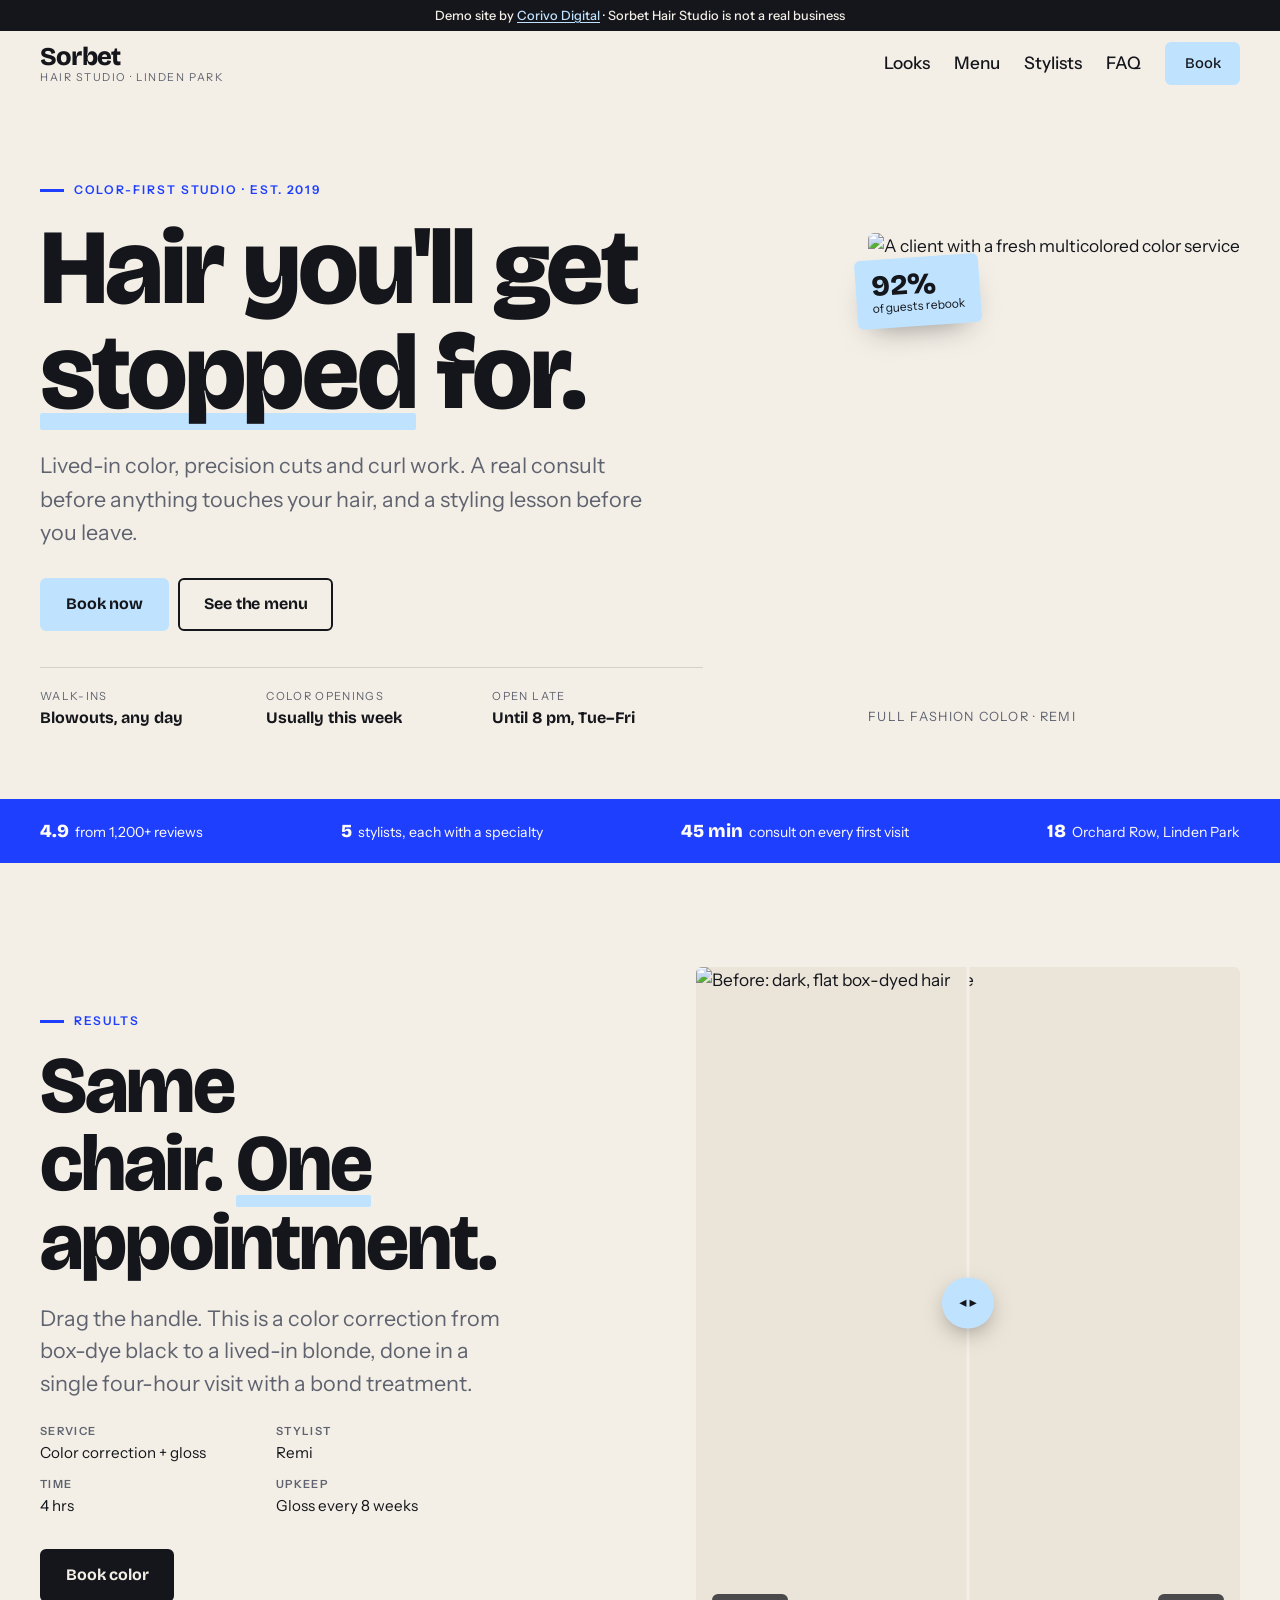
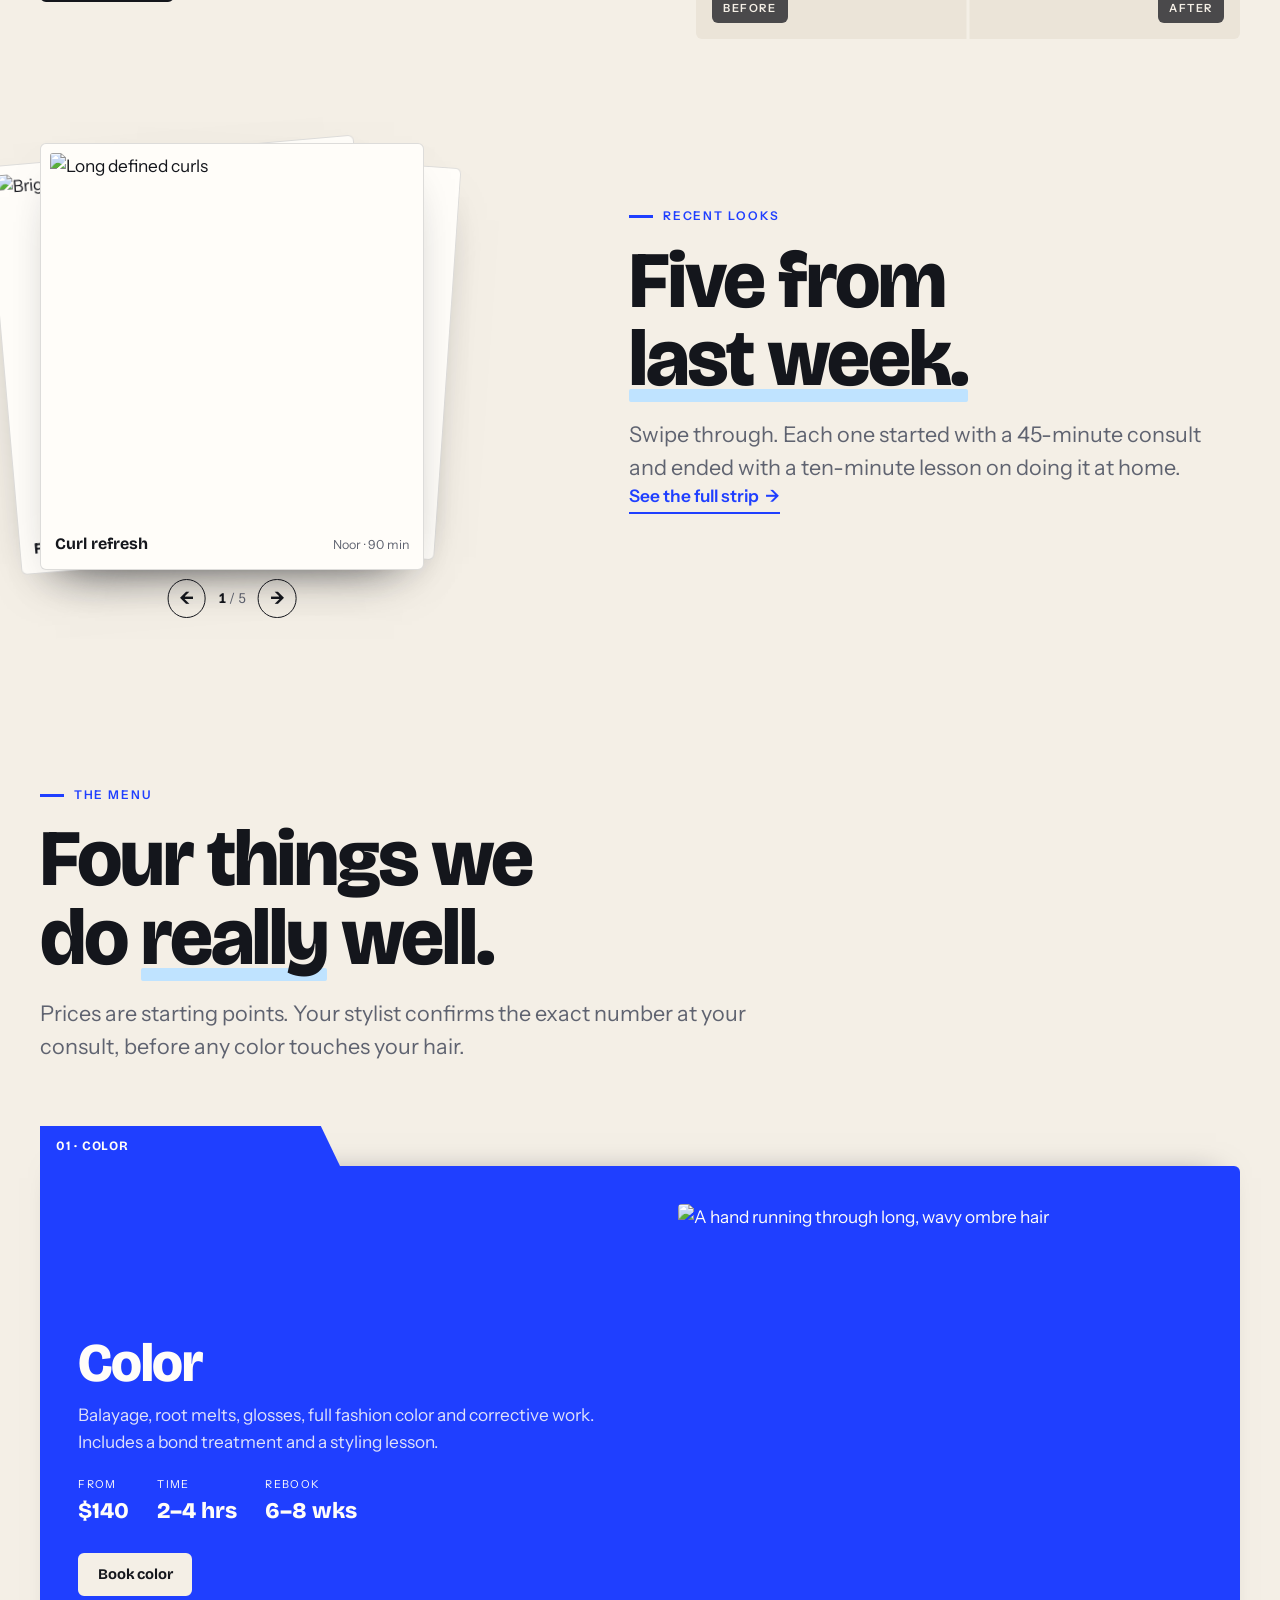
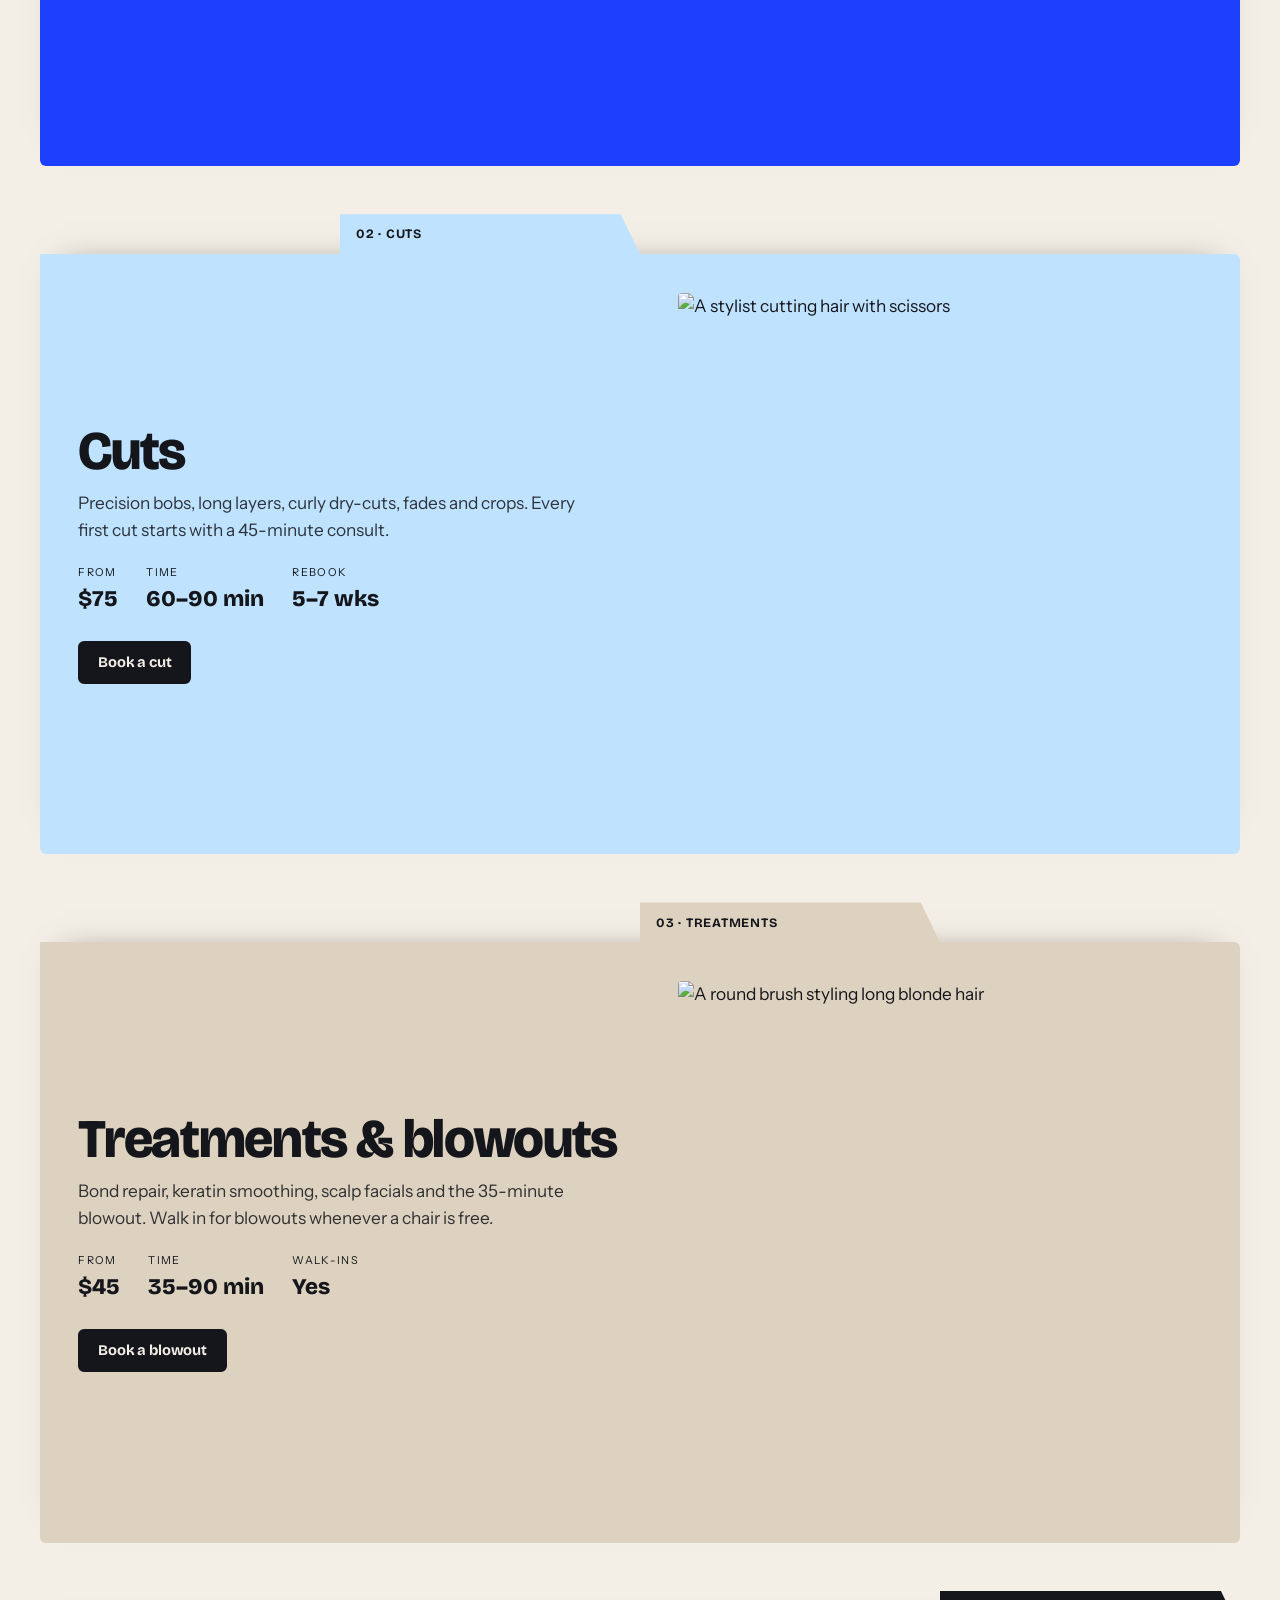
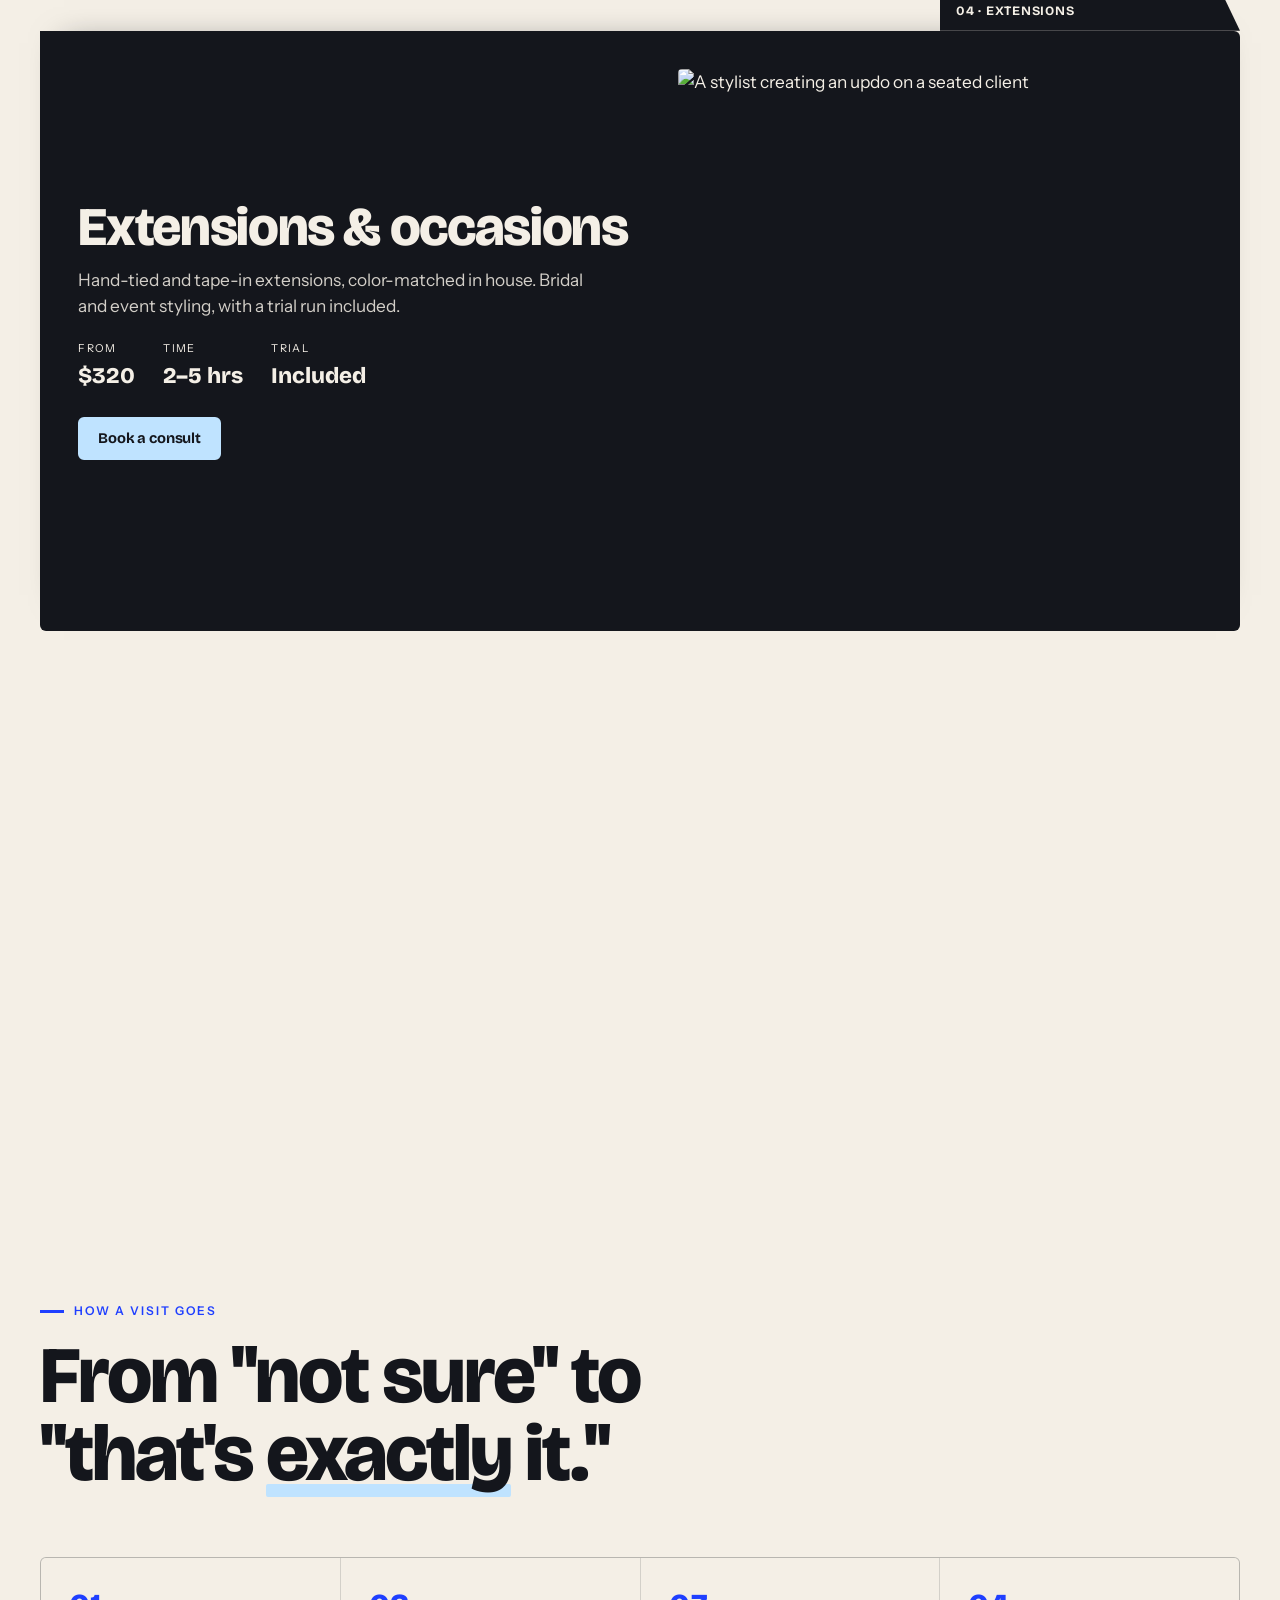
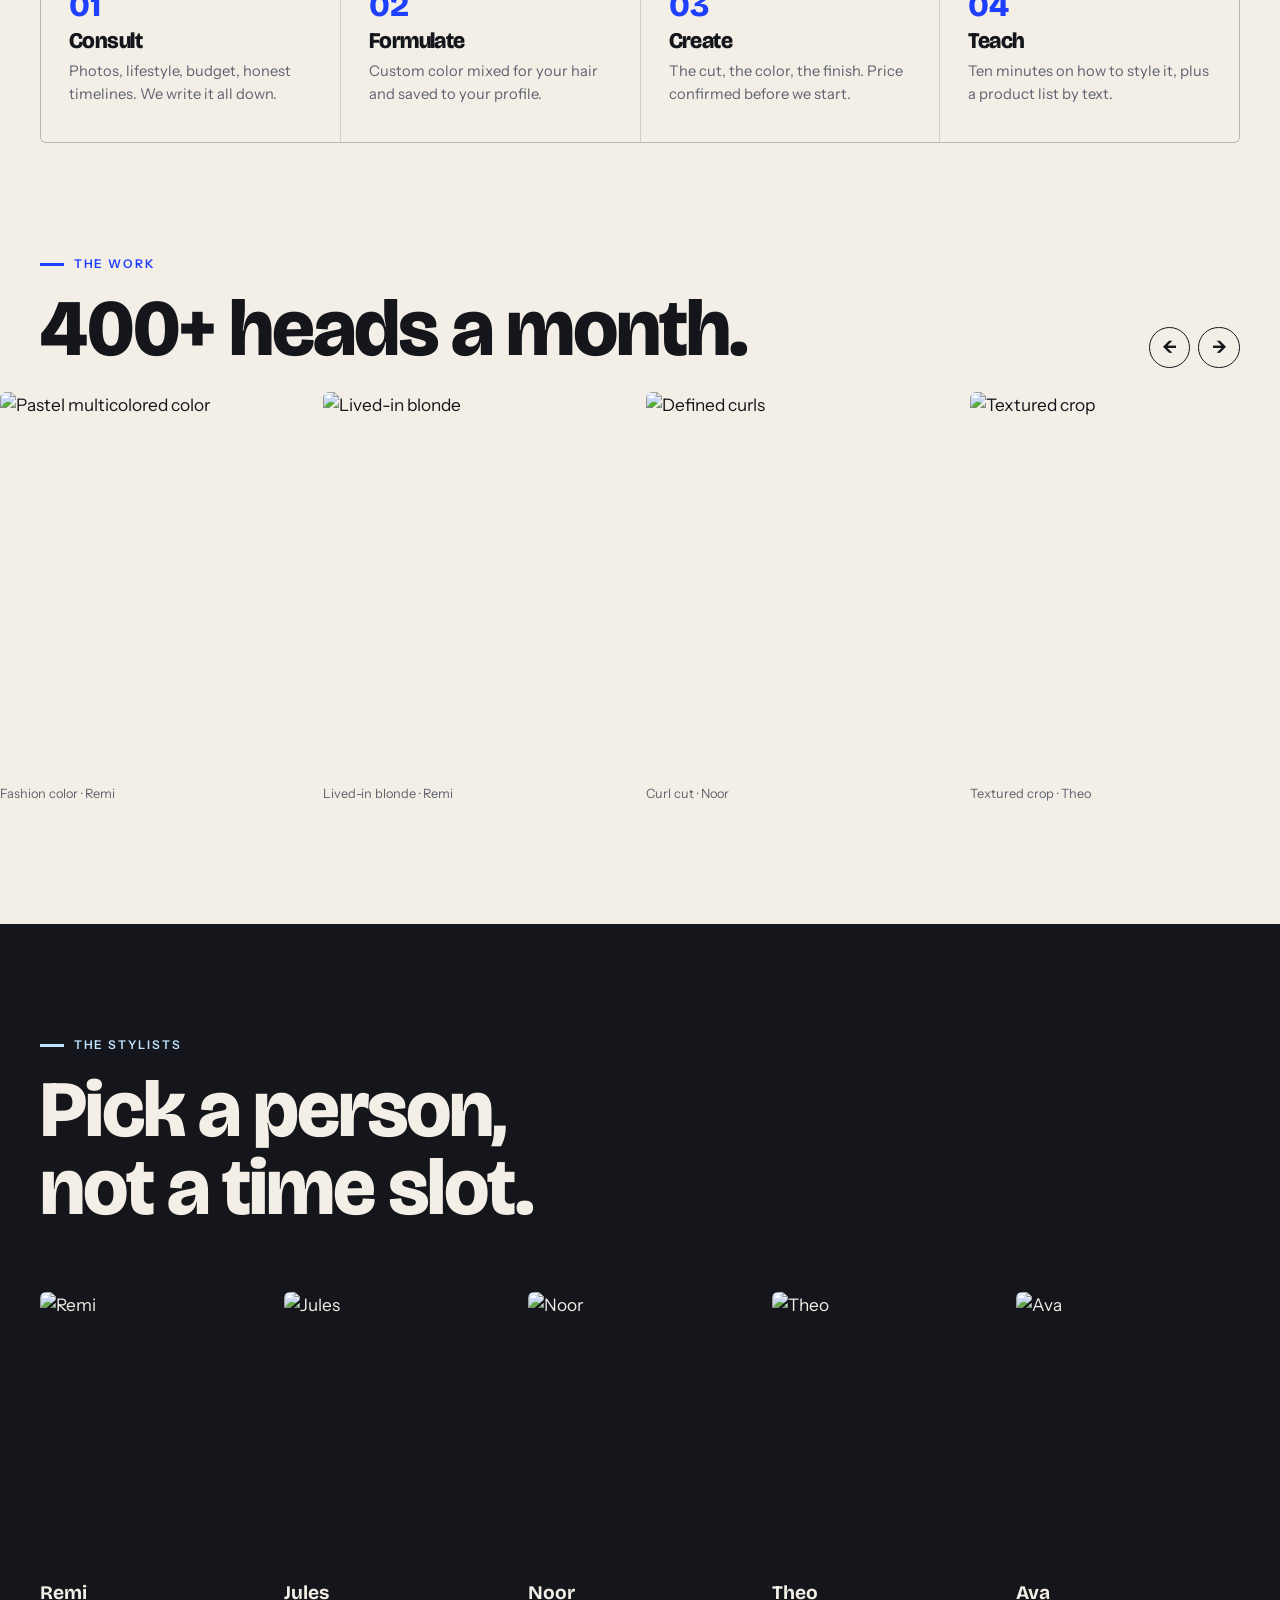
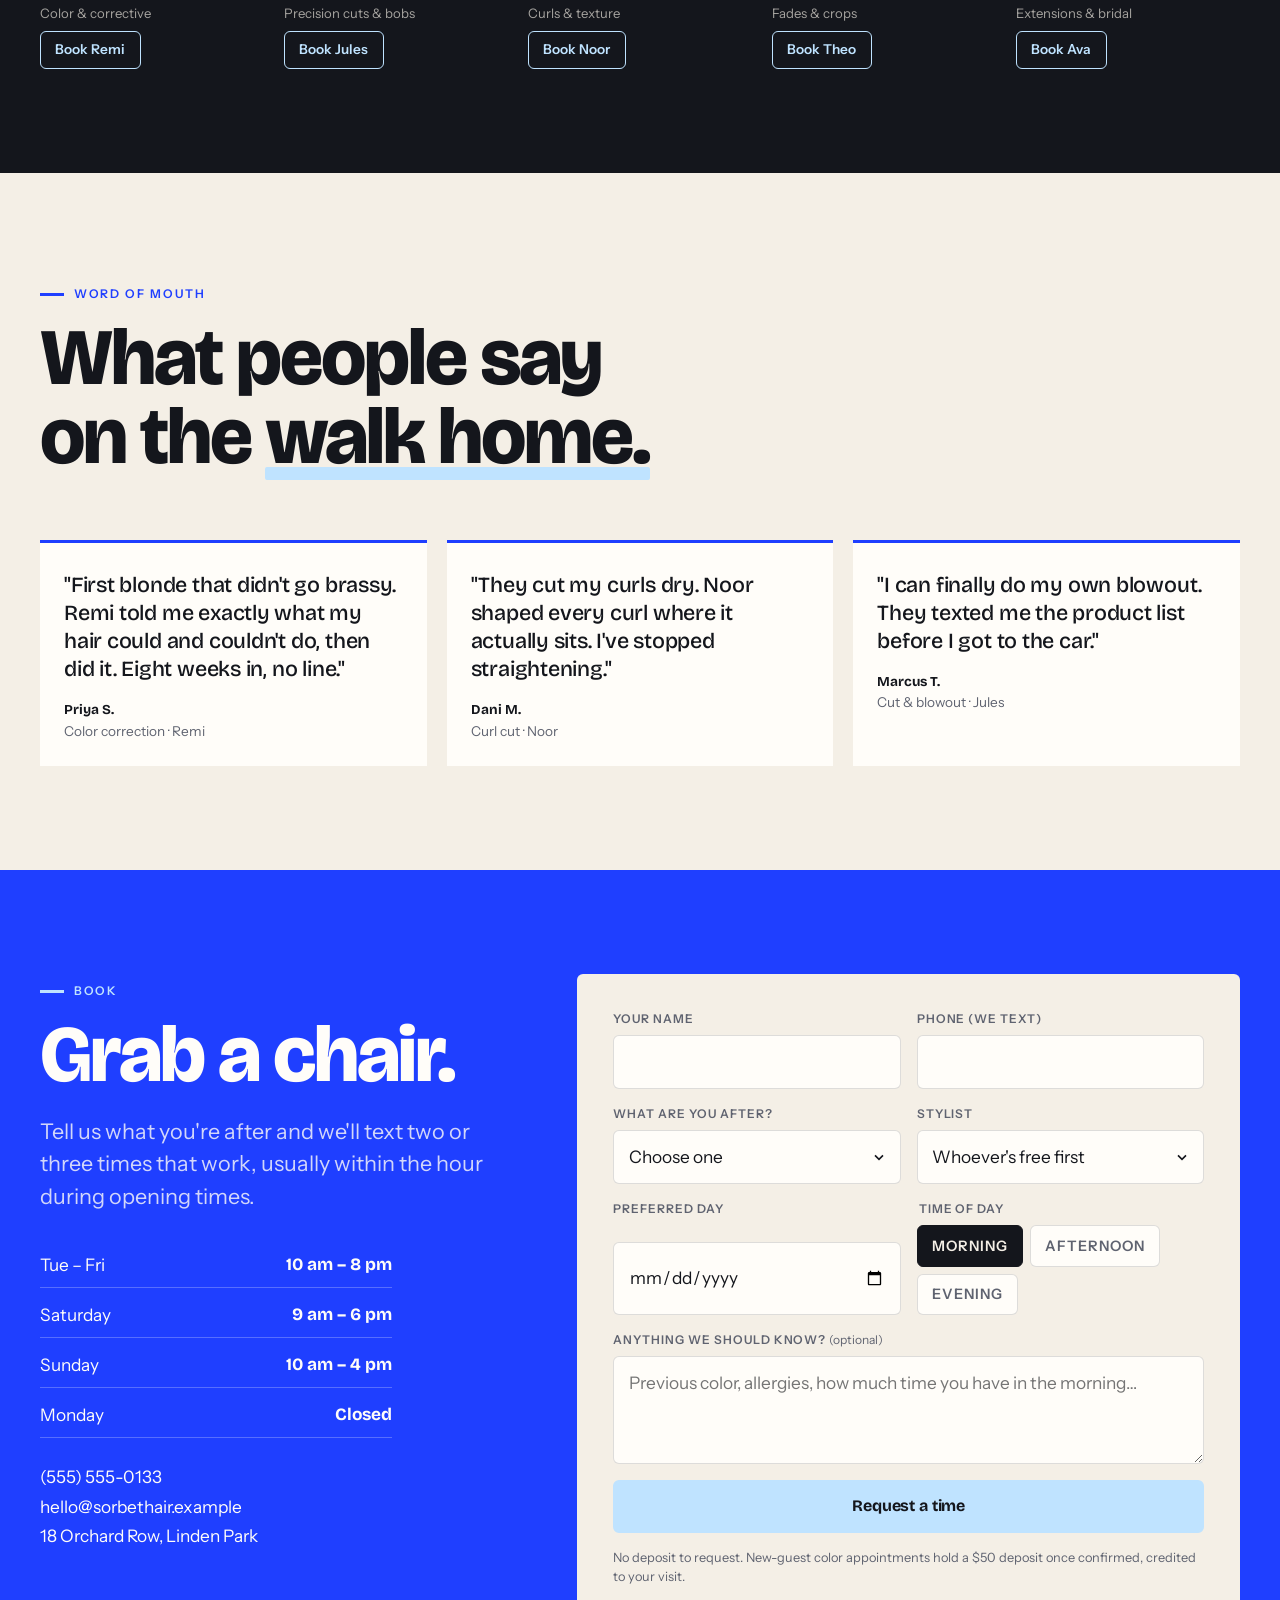
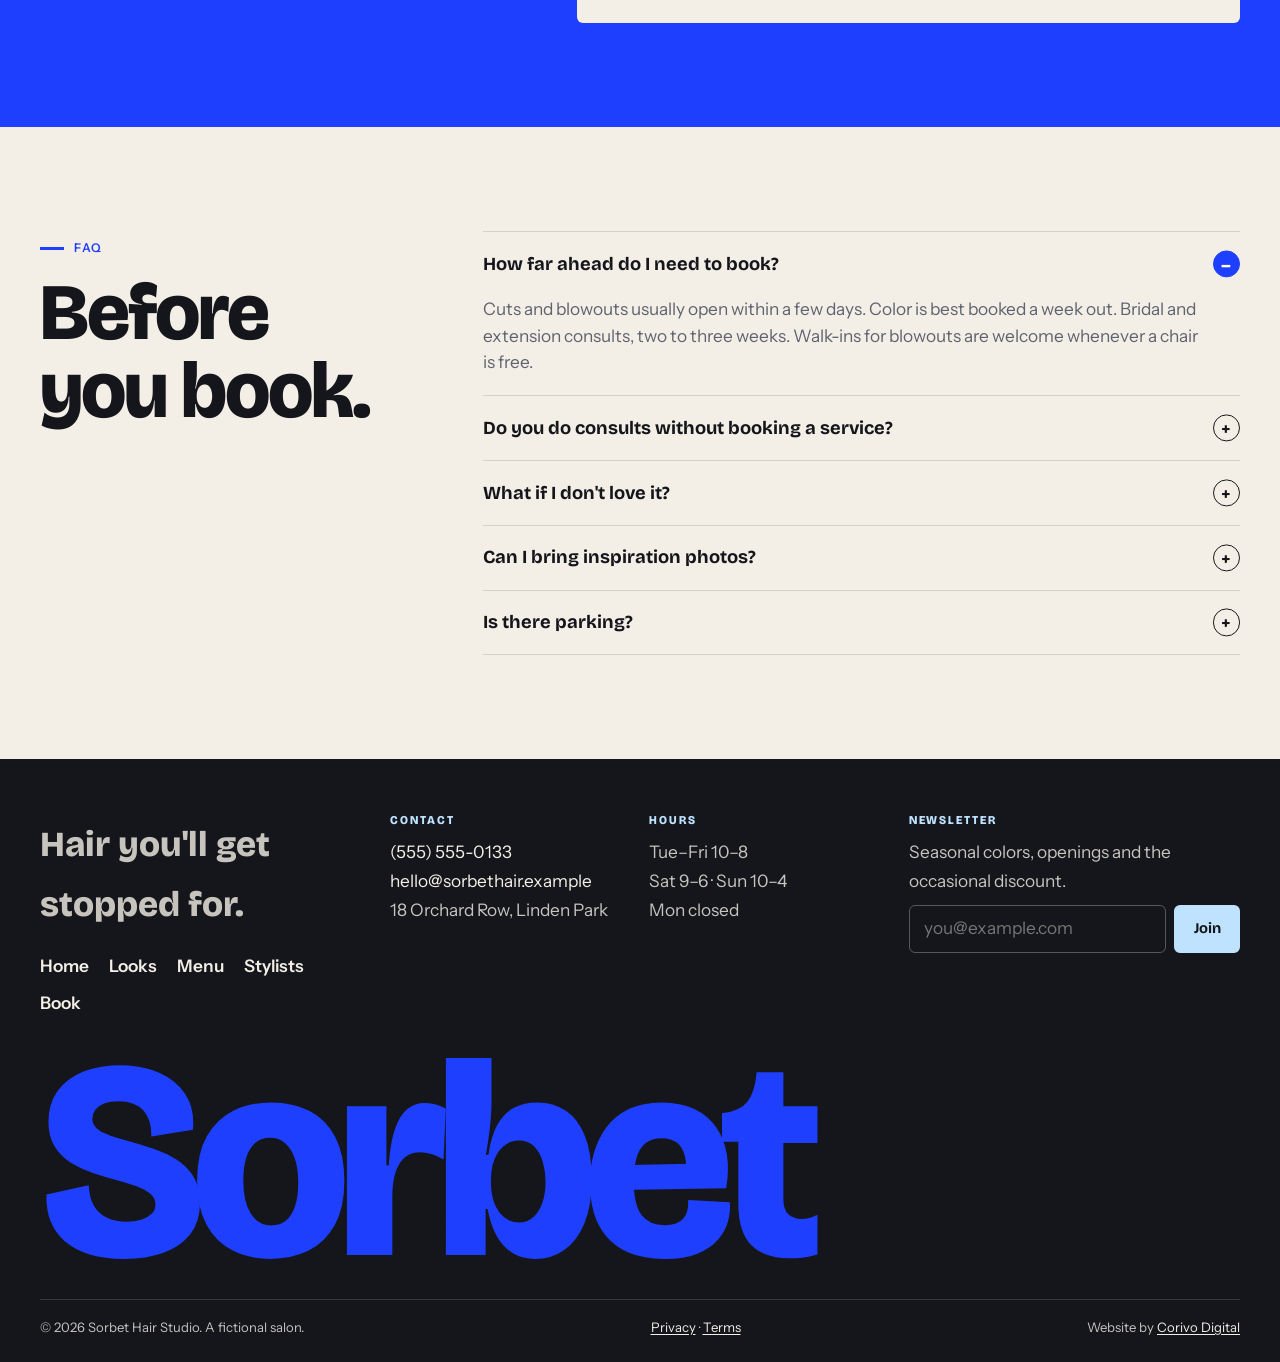
==== index.html @ d9ff38ef "Add launch basics Add privacy, terms, 404, robots.txt and sitemap.xml. Add canonical tags and absolu" ====
<!doctype html>
<html lang="en">
<head>
  <meta charset="utf-8">
  <meta name="viewport" content="width=device-width, initial-scale=1">
  <title>Sorbet Hair Studio | Color, Cuts &amp; Texture in Linden Park</title>
  <meta name="description" content="Sorbet is a color-first hair studio in Linden Park. Lived-in color, precision cuts, curl specialists and extensions. Book online in under a minute.">
  <link rel="canonical" href="https://salon.corivodigital.com/">
  <meta name="theme-color" content="#f4efe6">

  <meta property="og:type" content="website">
  <meta property="og:site_name" content="Sorbet Hair Studio">
  <meta property="og:title" content="Sorbet Hair Studio | Hair you'll get stopped for">
  <meta property="og:description" content="Color-first hair studio. Lived-in color, precision cuts, curl specialists and extensions. Book online.">
  <meta property="og:url" content="https://salon.corivodigital.com/">
  <meta property="og:image" content="https://salon.corivodigital.com/images/og-image.png">
  <meta property="og:image:width" content="1200">
  <meta property="og:image:height" content="630">
  <meta name="twitter:card" content="summary_large_image">

  <link rel="icon" href="images/favicon.svg" type="image/svg+xml">
  <link rel="apple-touch-icon" href="images/apple-touch-icon.png">

  <link rel="preconnect" href="https://fonts.googleapis.com">
  <link rel="preconnect" href="https://fonts.gstatic.com" crossorigin>
  <link rel="preconnect" href="https://images.unsplash.com">
  <link href="https://fonts.googleapis.com/css2?family=Bricolage+Grotesque:opsz,wght@12..96,500;12..96,700;12..96,800&family=Instrument+Sans:ital,wght@0,400;0,500;0,600;1,400&display=swap" rel="stylesheet">
  <link rel="preload" as="image" href="https://images.unsplash.com/photo-1554519515-242161756769?auto=format&fit=crop&crop=faces&w=1000&h=1250&q=72" fetchpriority="high">
  <link rel="stylesheet" href="styles.css">
  <script src="script.js" defer></script>

  <script type="application/ld+json">
  {
    "@context": "https://schema.org",
    "@type": "HairSalon",
    "name": "Sorbet Hair Studio",
    "telephone": "+1-555-555-0133",
    "email": "hello@sorbethair.example",
    "address": { "@type": "PostalAddress", "streetAddress": "18 Orchard Row", "addressLocality": "Linden Park" },
    "openingHours": ["Tu-Fr 10:00-20:00", "Sa 09:00-18:00", "Su 10:00-16:00"],
    "priceRange": "$$"
  }
  </script>
</head>
<body>
  <a class="skip" href="#main">Skip to content</a>

  <aside class="demo-bar" aria-label="Demo notice">
    <div class="wrap">Demo site by <a href="https://corivodigital.com" target="_blank" rel="noopener">Corivo Digital</a> &middot; Sorbet Hair Studio is not a real business</aside>
  </div>

  <header class="site-header" id="top">
    <div class="wrap header__in">
      <a class="brand" href="#top" aria-label="Sorbet Hair Studio, home">
        <span class="brand__word">Sorbet</span>
        <span class="brand__sub">Hair Studio &middot; Linden Park</span>
      </a>
      <nav class="nav" id="nav" aria-label="Main">
        <a href="#looks">Looks</a>
        <a href="#menu">Menu</a>
        <a href="#team">Stylists</a>
        <a href="#faq">FAQ</a>
        <a class="btn btn--ice btn--sm nav__cta" href="#book">Book</a>
      </nav>
      <button class="nav-toggle" type="button" aria-expanded="false" aria-controls="nav"><span class="bars" aria-hidden="true"></span><span class="visually-hidden">Open menu</span></button>
    </div>
  </header>

  <main id="main">

    <!-- HERO: editorial, asymmetric -->
    <section class="hero" aria-labelledby="hero-title">
      <div class="wrap hero__grid">
        <div class="hero__copy">
          <p class="eyebrow">Color-first studio &middot; Est. 2019</p>
          <h1 id="hero-title">Hair you'll get <span class="u">stopped</span> for.</h1>
          <p class="hero__sub">Lived-in color, precision cuts and curl work. A real consult before anything touches your hair, and a styling lesson before you leave.</p>
          <div class="cta-row">
            <a class="btn btn--ice" href="#book">Book now</a>
            <a class="btn btn--line" href="#menu">See the menu</a>
          </div>
          <dl class="hero__facts">
            <div><dt>Walk-ins</dt><dd>Blowouts, any day</dd></div>
            <div><dt>Color openings</dt><dd>Usually this week</dd></div>
            <div><dt>Open late</dt><dd>Until 8 pm, Tue–Fri</dd></div>
          </dl>
        </div>
        <figure class="hero__media">
          <img src="https://images.unsplash.com/photo-1554519515-242161756769?auto=format&amp;fit=crop&amp;crop=faces&amp;w=1000&amp;h=1250&amp;q=72" alt="A client with a fresh multicolored color service" fetchpriority="high" decoding="async">
          <span class="sticker"><b>92%</b>of guests rebook</span>
          <figcaption>Full fashion color &middot; Remi</figcaption>
        </figure>
      </div>
      <div class="band" aria-label="At a glance">
        <div class="wrap band__in">
          <span><b>4.9</b> from 1,200+ reviews</span>
          <span><b>5</b> stylists, each with a specialty</span>
          <span><b>45 min</b> consult on every first visit</span>
          <span><b>18</b> Orchard Row, Linden Park</span>
        </div>
      </div>
    </section>

    <!-- BEFORE / AFTER -->
    <section class="ba" id="results" aria-labelledby="ba-title">
      <div class="wrap ba__grid">
        <div class="ba__copy">
          <p class="eyebrow">Results</p>
          <h2 id="ba-title">Same chair. <span class="u">One</span> appointment.</h2>
          <p class="lede">Drag the handle. This is a color correction from box-dye black to a lived-in blonde, done in a single four-hour visit with a bond treatment.</p>
          <ul class="ba__meta">
            <li><b>Service</b>Color correction + gloss</li>
            <li><b>Stylist</b>Remi</li>
            <li><b>Time</b>4 hrs</li>
            <li><b>Upkeep</b>Gloss every 8 weeks</li>
          </ul>
          <a class="btn btn--dark" href="#book" data-service="Color">Book color</a>
        </div>
        <div class="slider" id="slider" role="group" aria-label="Before and after. Drag the handle or use the slider control.">
          <img class="slider__before" src="https://images.unsplash.com/photo-1605980625600-88b46abafa8d?auto=format&amp;fit=crop&amp;crop=faces&amp;w=900&amp;h=1100&amp;q=72" alt="Before: dark, flat box-dyed hair" loading="lazy" decoding="async">
          <img class="slider__after" src="https://images.unsplash.com/photo-1605980766335-d3a41c7332a1?auto=format&amp;fit=crop&amp;crop=faces&amp;w=900&amp;h=1100&amp;q=72" alt="After: dimensional lived-in blonde" loading="lazy" decoding="async">
          <span class="slider__tag slider__tag--l">Before</span>
          <span class="slider__tag slider__tag--r">After</span>
          <div class="slider__handle" aria-hidden="true"><span>◂ ▸</span></div>
          <label class="visually-hidden" for="sliderRange">Reveal amount</label>
          <input class="slider__range" id="sliderRange" type="range" min="0" max="100" value="50" aria-label="Before and after reveal">
        </div>
      </div>
    </section>

    <!-- RECENT LOOKS: swipe deck (restyled) -->
    <section class="looks" id="looks" aria-labelledby="looks-title">
      <div class="wrap looks__grid">
        <div class="deck" id="deck" tabindex="0" role="group" aria-roledescription="carousel" aria-label="Recent looks. Swipe, or use the arrow keys.">
          <div class="deck__cards">
            <figure class="card" data-i="0"><img src="https://images.unsplash.com/photo-1611590027211-b954fd027b51?auto=format&amp;fit=crop&amp;crop=faces&amp;w=720&amp;h=800&amp;q=72" alt="Long defined curls" loading="lazy" decoding="async"><figcaption><b>Curl refresh</b><span>Noor &middot; 90 min</span></figcaption></figure>
            <figure class="card" data-i="1"><img src="https://images.unsplash.com/photo-1676253134904-d28c52a5d031?auto=format&amp;fit=crop&amp;crop=faces&amp;w=720&amp;h=800&amp;q=72" alt="Bright pink fashion color" loading="lazy" decoding="async"><figcaption><b>Fashion color</b><span>Remi &middot; 3 hrs</span></figcaption></figure>
            <figure class="card" data-i="2"><img src="https://images.unsplash.com/photo-1524504388940-b1c1722653e1?auto=format&amp;fit=crop&amp;crop=faces&amp;w=720&amp;h=800&amp;q=72" alt="Bright blonde with a soft blowout" loading="lazy" decoding="async"><figcaption><b>Bright blonde</b><span>Jules &middot; 2.5 hrs</span></figcaption></figure>
            <figure class="card" data-i="3"><img src="https://images.unsplash.com/photo-1734830268342-513aee444434?auto=format&amp;fit=crop&amp;crop=faces&amp;w=720&amp;h=800&amp;q=72" alt="Textured crop haircut" loading="lazy" decoding="async"><figcaption><b>Textured crop</b><span>Theo &middot; 45 min</span></figcaption></figure>
            <figure class="card" data-i="4"><img src="https://images.unsplash.com/photo-1761839256840-7780a45b85dc?auto=format&amp;fit=crop&amp;crop=faces&amp;w=720&amp;h=800&amp;q=72" alt="A happy guest in the chair after a cut" loading="lazy" decoding="async"><figcaption><b>Long layers</b><span>Jules &middot; 75 min</span></figcaption></figure>
          </div>
          <div class="deck__ctl">
            <button type="button" class="deck__btn" data-deck="prev" aria-label="Previous look">←</button>
            <span class="deck__count" aria-live="polite"><b id="deckNow">1</b>&thinsp;/&thinsp;5</span>
            <button type="button" class="deck__btn" data-deck="next" aria-label="Next look">→</button>
          </div>
        </div>
        <div class="looks__copy">
          <p class="eyebrow">Recent looks</p>
          <h2 id="looks-title">Five from <span class="u">last week.</span></h2>
          <p class="lede">Swipe through. Each one started with a 45-minute consult and ended with a ten-minute lesson on doing it at home.</p>
          <a class="text-link" href="#work">See the full strip <span aria-hidden="true">→</span></a>
        </div>
      </div>
    </section>

    <!-- MENU: stacking index cards -->
    <section class="menu" id="menu" aria-labelledby="menu-title">
      <div class="wrap">
        <header class="section__head">
          <p class="eyebrow">The menu</p>
          <h2 id="menu-title">Four things we do <span class="u">really</span> well.</h2>
          <p class="lede">Prices are starting points. Your stylist confirms the exact number at your consult, before any color touches your hair.</p>
        </header>
        <div class="stack">
          <article class="idx idx--cobalt" style="--i:0">
            <span class="idx__tab"><b>01</b><em>&nbsp;&middot; Color</em></span>
            <div class="idx__body">
              <div class="idx__text">
                <h3>Color</h3>
                <p>Balayage, root melts, glosses, full fashion color and corrective work. Includes a bond treatment and a styling lesson.</p>
                <dl class="facts"><div><dt>From</dt><dd>$140</dd></div><div><dt>Time</dt><dd>2–4 hrs</dd></div><div><dt>Rebook</dt><dd>6–8 wks</dd></div></dl>
                <a class="btn btn--light btn--sm" href="#book" data-service="Color">Book color</a>
              </div>
              <figure class="idx__media"><img src="https://images.unsplash.com/photo-1785456411888-c2e842552820?auto=format&amp;fit=crop&amp;w=800&amp;h=800&amp;q=72" alt="A hand running through long, wavy ombre hair" loading="lazy" decoding="async"></figure>
            </div>
          </article>
          <article class="idx idx--ice" style="--i:1">
            <span class="idx__tab"><b>02</b><em>&nbsp;&middot; Cuts</em></span>
            <div class="idx__body">
              <div class="idx__text">
                <h3>Cuts</h3>
                <p>Precision bobs, long layers, curly dry-cuts, fades and crops. Every first cut starts with a 45-minute consult.</p>
                <dl class="facts"><div><dt>From</dt><dd>$75</dd></div><div><dt>Time</dt><dd>60–90 min</dd></div><div><dt>Rebook</dt><dd>5–7 wks</dd></div></dl>
                <a class="btn btn--dark btn--sm" href="#book" data-service="Cut">Book a cut</a>
              </div>
              <figure class="idx__media"><img src="https://images.unsplash.com/photo-1700760934268-8aa0ef52ce0a?auto=format&amp;fit=crop&amp;w=800&amp;h=800&amp;q=72" alt="A stylist cutting hair with scissors" loading="lazy" decoding="async"></figure>
            </div>
          </article>
          <article class="idx idx--sand" style="--i:2">
            <span class="idx__tab"><b>03</b><em>&nbsp;&middot; Treatments</em></span>
            <div class="idx__body">
              <div class="idx__text">
                <h3>Treatments &amp; blowouts</h3>
                <p>Bond repair, keratin smoothing, scalp facials and the 35-minute blowout. Walk in for blowouts whenever a chair is free.</p>
                <dl class="facts"><div><dt>From</dt><dd>$45</dd></div><div><dt>Time</dt><dd>35–90 min</dd></div><div><dt>Walk-ins</dt><dd>Yes</dd></div></dl>
                <a class="btn btn--dark btn--sm" href="#book" data-service="Treatment or blowout">Book a blowout</a>
              </div>
              <figure class="idx__media"><img src="https://images.unsplash.com/photo-1734111719430-fe4a3973f8af?auto=format&amp;fit=crop&amp;w=800&amp;h=800&amp;q=72" alt="A round brush styling long blonde hair" loading="lazy" decoding="async"></figure>
            </div>
          </article>
          <article class="idx idx--ink" style="--i:3">
            <span class="idx__tab"><b>04</b><em>&nbsp;&middot; Extensions</em></span>
            <div class="idx__body">
              <div class="idx__text">
                <h3>Extensions &amp; occasions</h3>
                <p>Hand-tied and tape-in extensions, color-matched in house. Bridal and event styling, with a trial run included.</p>
                <dl class="facts"><div><dt>From</dt><dd>$320</dd></div><div><dt>Time</dt><dd>2–5 hrs</dd></div><div><dt>Trial</dt><dd>Included</dd></div></dl>
                <a class="btn btn--ice btn--sm" href="#book" data-service="Extensions or event styling">Book a consult</a>
              </div>
              <figure class="idx__media"><img src="https://images.unsplash.com/photo-1774660810725-fb04e002003d?auto=format&amp;fit=crop&amp;w=800&amp;h=800&amp;q=72" alt="A stylist creating an updo on a seated client" loading="lazy" decoding="async"></figure>
            </div>
          </article>
        </div>
      </div>
    </section>

    <!-- HOW A VISIT GOES -->
    <section class="visit" aria-labelledby="visit-title">
      <div class="wrap">
        <header class="section__head">
          <p class="eyebrow">How a visit goes</p>
          <h2 id="visit-title">From "not sure" to "that's <span class="u">exactly</span> it."</h2>
        </header>
        <ol class="steps">
          <li class="reveal"><span>01</span><h3>Consult</h3><p>Photos, lifestyle, budget, honest timelines. We write it all down.</p></li>
          <li class="reveal" style="--delay:.08s"><span>02</span><h3>Formulate</h3><p>Custom color mixed for your hair and saved to your profile.</p></li>
          <li class="reveal" style="--delay:.16s"><span>03</span><h3>Create</h3><p>The cut, the color, the finish. Price confirmed before we start.</p></li>
          <li class="reveal" style="--delay:.24s"><span>04</span><h3>Teach</h3><p>Ten minutes on how to style it, plus a product list by text.</p></li>
        </ol>
      </div>
    </section>

    <!-- WORK STRIP -->
    <section class="strip" id="work" aria-labelledby="strip-title">
      <div class="wrap strip__head">
        <div><p class="eyebrow">The work</p><h2 id="strip-title">400+ heads a month.</h2></div>
        <div class="strip__ctl"><button type="button" data-strip="-1" aria-label="Scroll left">←</button><button type="button" data-strip="1" aria-label="Scroll right">→</button></div>
      </div>
      <div class="strip__scroller" id="strip" tabindex="0">
        <figure><img src="https://images.unsplash.com/photo-1554519515-242161756769?auto=format&amp;fit=crop&amp;crop=faces&amp;w=600&amp;h=750&amp;q=70" alt="Pastel multicolored color" loading="lazy" decoding="async"><figcaption>Fashion color &middot; Remi</figcaption></figure>
        <figure><img src="https://images.unsplash.com/photo-1605980766335-d3a41c7332a1?auto=format&amp;fit=crop&amp;crop=faces&amp;w=600&amp;h=750&amp;q=70" alt="Lived-in blonde" loading="lazy" decoding="async"><figcaption>Lived-in blonde &middot; Remi</figcaption></figure>
        <figure><img src="https://images.unsplash.com/photo-1611590027211-b954fd027b51?auto=format&amp;fit=crop&amp;crop=faces&amp;w=600&amp;h=750&amp;q=70" alt="Defined curls" loading="lazy" decoding="async"><figcaption>Curl cut &middot; Noor</figcaption></figure>
        <figure><img src="https://images.unsplash.com/photo-1734830268342-513aee444434?auto=format&amp;fit=crop&amp;crop=faces&amp;w=600&amp;h=750&amp;q=70" alt="Textured crop" loading="lazy" decoding="async"><figcaption>Textured crop &middot; Theo</figcaption></figure>
        <figure><img src="https://images.unsplash.com/photo-1676253134904-d28c52a5d031?auto=format&amp;fit=crop&amp;crop=faces&amp;w=600&amp;h=750&amp;q=70" alt="Bright pink color" loading="lazy" decoding="async"><figcaption>Vivid pink &middot; Remi</figcaption></figure>
        <figure><img src="https://images.unsplash.com/photo-1524504388940-b1c1722653e1?auto=format&amp;fit=crop&amp;crop=faces&amp;w=600&amp;h=750&amp;q=70" alt="Blonde blowout" loading="lazy" decoding="async"><figcaption>Blowout &middot; Jules</figcaption></figure>
        <figure><img src="https://images.unsplash.com/photo-1774660810725-fb04e002003d?auto=format&amp;fit=crop&amp;w=600&amp;h=750&amp;q=70" alt="Bridal updo" loading="lazy" decoding="async"><figcaption>Bridal updo &middot; Ava</figcaption></figure>
        <figure><img src="https://images.unsplash.com/photo-1761839256840-7780a45b85dc?auto=format&amp;fit=crop&amp;crop=faces&amp;w=600&amp;h=750&amp;q=70" alt="Guest after a long-layer cut" loading="lazy" decoding="async"><figcaption>Long layers &middot; Jules</figcaption></figure>
      </div>
    </section>

    <!-- STYLISTS -->
    <section class="team" id="team" aria-labelledby="team-title">
      <div class="wrap">
        <header class="section__head">
          <p class="eyebrow">The stylists</p>
          <h2 id="team-title">Pick a person, not a <span class="u">time slot.</span></h2>
        </header>
        <ul class="stylists">
          <li class="stylist reveal"><img src="https://images.unsplash.com/photo-1761839256791-6a93f89fb8b0?auto=format&amp;fit=crop&amp;crop=faces&amp;w=480&amp;h=600&amp;q=70" alt="Remi" loading="lazy" decoding="async"><div><b>Remi</b><span>Color &amp; corrective</span></div><button type="button" data-stylist="Remi">Book Remi</button></li>
          <li class="stylist reveal" style="--delay:.06s"><img src="https://images.unsplash.com/photo-1595218841793-d38b949402d2?auto=format&amp;fit=crop&amp;crop=faces&amp;w=480&amp;h=600&amp;q=70" alt="Jules" loading="lazy" decoding="async"><div><b>Jules</b><span>Precision cuts &amp; bobs</span></div><button type="button" data-stylist="Jules">Book Jules</button></li>
          <li class="stylist reveal" style="--delay:.12s"><img src="https://images.unsplash.com/photo-1594185230805-68f37369b450?auto=format&amp;fit=crop&amp;crop=faces&amp;w=480&amp;h=600&amp;q=70" alt="Noor" loading="lazy" decoding="async"><div><b>Noor</b><span>Curls &amp; texture</span></div><button type="button" data-stylist="Noor">Book Noor</button></li>
          <li class="stylist reveal" style="--delay:.18s"><img src="https://images.unsplash.com/photo-1605497788044-5a32c7078486?auto=format&amp;fit=crop&amp;crop=faces&amp;w=480&amp;h=600&amp;q=70" alt="Theo" loading="lazy" decoding="async"><div><b>Theo</b><span>Fades &amp; crops</span></div><button type="button" data-stylist="Theo">Book Theo</button></li>
          <li class="stylist reveal" style="--delay:.24s"><img src="https://images.unsplash.com/photo-1721956514577-f6c15d73e585?auto=format&amp;fit=crop&amp;crop=faces&amp;w=480&amp;h=600&amp;q=70" alt="Ava" loading="lazy" decoding="async"><div><b>Ava</b><span>Extensions &amp; bridal</span></div><button type="button" data-stylist="Ava">Book Ava</button></li>
        </ul>
      </div>
    </section>

    <!-- REVIEWS -->
    <section class="reviews" aria-labelledby="reviews-title">
      <div class="wrap">
        <header class="section__head">
          <p class="eyebrow">Word of mouth</p>
          <h2 id="reviews-title">What people say on the <span class="u">walk home.</span></h2>
        </header>
        <ul class="rgrid">
          <li class="rcard reveal"><p class="rcard__q">"First blonde that didn't go brassy. Remi told me exactly what my hair could and couldn't do, then did it. Eight weeks in, no line."</p><footer><b>Priya S.</b><span>Color correction &middot; Remi</span></footer></li>
          <li class="rcard reveal" style="--delay:.1s"><p class="rcard__q">"They cut my curls dry. Noor shaped every curl where it actually sits. I've stopped straightening."</p><footer><b>Dani M.</b><span>Curl cut &middot; Noor</span></footer></li>
          <li class="rcard reveal" style="--delay:.2s"><p class="rcard__q">"I can finally do my own blowout. They texted me the product list before I got to the car."</p><footer><b>Marcus T.</b><span>Cut &amp; blowout &middot; Jules</span></footer></li>
        </ul>
      </div>
    </section>

    <!-- BOOKING -->
    <section class="book" id="book" aria-labelledby="book-title">
      <div class="wrap book__grid">
        <div class="book__side">
          <p class="eyebrow eyebrow--light">Book</p>
          <h2 id="book-title">Grab a chair.</h2>
          <p class="lede">Tell us what you're after and we'll text two or three times that work, usually within the hour during opening times.</p>
          <dl class="hours">
            <div><dt>Tue – Fri</dt><dd>10 am – 8 pm</dd></div>
            <div><dt>Saturday</dt><dd>9 am – 6 pm</dd></div>
            <div><dt>Sunday</dt><dd>10 am – 4 pm</dd></div>
            <div><dt>Monday</dt><dd>Closed</dd></div>
          </dl>
          <p class="book__contact"><a href="tel:+15555550133">(555) 555-0133</a><br><a href="mailto:hello@sorbethair.example">hello@sorbethair.example</a><br>18 Orchard Row, Linden Park</p>
        </div>

        <div class="form-card">
          <form name="booking" method="POST" action="/" data-netlify="true" netlify-honeypot="bot-field" id="booking-form">
            <input type="hidden" name="form-name" value="booking">
            <p class="hp" aria-hidden="true"><label>Leave this empty <input name="bot-field" tabindex="-1" autocomplete="off"></label></p>
            <div class="frow2">
              <div class="field"><label for="f-name">Your name</label><input id="f-name" name="name" type="text" autocomplete="name" required></div>
              <div class="field"><label for="f-phone">Phone (we text)</label><input id="f-phone" name="phone" type="tel" autocomplete="tel" inputmode="tel" required></div>
            </div>
            <div class="frow2">
              <div class="field"><label for="f-service">What are you after?</label>
                <select id="f-service" name="service" required>
                  <option value="" disabled selected>Choose one</option>
                  <option>Color</option><option>Cut</option><option>Cut + color</option><option>Treatment or blowout</option><option>Extensions or event styling</option><option>Not sure yet, consult me</option>
                </select>
              </div>
              <div class="field"><label for="f-stylist">Stylist</label>
                <select id="f-stylist" name="stylist">
                  <option selected>Whoever's free first</option><option>Remi</option><option>Jules</option><option>Noor</option><option>Theo</option><option>Ava</option>
                </select>
              </div>
            </div>
            <div class="frow2">
              <div class="field"><label for="f-date">Preferred day</label><input id="f-date" name="date" type="date"></div>
              <fieldset class="field seg">
                <legend>Time of day</legend>
                <label><input type="radio" name="time" value="Morning" checked><span>Morning</span></label>
                <label><input type="radio" name="time" value="Afternoon"><span>Afternoon</span></label>
                <label><input type="radio" name="time" value="Evening"><span>Evening</span></label>
              </fieldset>
            </div>
            <div class="field"><label for="f-notes">Anything we should know? <span class="opt">(optional)</span></label><textarea id="f-notes" name="notes" rows="3" placeholder="Previous color, allergies, how much time you have in the morning…"></textarea></div>
            <button class="btn btn--ice btn--block" type="submit">Request a time</button>
            <p class="form-note">No deposit to request. New-guest color appointments hold a $50 deposit once confirmed, credited to your visit.</p>
          </form>
          <div class="success" id="form-success" role="status" tabindex="-1" hidden>
            <svg viewBox="0 0 48 48" aria-hidden="true"><circle cx="24" cy="24" r="24" fill="#bfe3ff"/><path d="m15 25 6 6 12-13" fill="none" stroke="#14161c" stroke-width="3.5" stroke-linecap="round" stroke-linejoin="round"/></svg>
            <h3>Got it. We'll text you.</h3>
            <p id="success-detail">Expect two or three options within the hour during opening times.</p>
          </div>
        </div>
      </div>
    </section>

    <!-- FAQ -->
    <section class="faq" id="faq" aria-labelledby="faq-title">
      <div class="wrap faq__grid">
        <header class="section__head"><p class="eyebrow">FAQ</p><h2 id="faq-title">Before you book.</h2></header>
        <div class="faq__list">
          <details open><summary>How far ahead do I need to book?</summary><p>Cuts and blowouts usually open within a few days. Color is best booked a week out. Bridal and extension consults, two to three weeks. Walk-ins for blowouts are welcome whenever a chair is free.</p></details>
          <details><summary>Do you do consults without booking a service?</summary><p>Yes. A 20-minute consult is free and carries no obligation. Most people book right after, but there's no pressure to.</p></details>
          <details><summary>What if I don't love it?</summary><p>Tell us within seven days and we'll adjust it at no charge. That's the point of the written consult: we both know what we agreed to.</p></details>
          <details><summary>Can I bring inspiration photos?</summary><p>Please do. Once we text you to confirm, reply with photos and your stylist will review them before you arrive.</p></details>
          <details><summary>Is there parking?</summary><p>Two hours free in the lot behind Orchard Row, and street parking after 6 pm.</p></details>
        </div>
      </div>
    </section>
  </main>

  <footer class="footer">
    <div class="wrap footer__grid">
      <div>
        <p class="footer__tag">Hair you'll get stopped for.</p>
        <p class="footer__links"><a href="#top">Home</a> <a href="#looks">Looks</a> <a href="#menu">Menu</a> <a href="#team">Stylists</a> <a href="#book">Book</a></p>
      </div>
      <div>
        <h3>Contact</h3>
        <p><a href="tel:+15555550133">(555) 555-0133</a><br><a href="mailto:hello@sorbethair.example">hello@sorbethair.example</a><br>18 Orchard Row, Linden Park</p>
      </div>
      <div>
        <h3>Hours</h3>
        <p>Tue–Fri 10–8<br>Sat 9–6 &middot; Sun 10–4<br>Mon closed</p>
      </div>
      <div class="newsletter">
        <h3>Newsletter</h3>
        <p>Seasonal colors, openings and the occasional discount.</p>
        <form name="newsletter" method="POST" action="/" data-netlify="true" id="newsletter-form">
          <input type="hidden" name="form-name" value="newsletter">
          <label class="visually-hidden" for="nl-email">Email address</label>
          <div class="newsletter__row"><input id="nl-email" name="email" type="email" placeholder="you@example.com" required><button class="btn btn--ice btn--sm" type="submit">Join</button></div>
          <p class="newsletter__ok" id="nl-ok" hidden>You're in. Talk soon.</p>
        </form>
      </div>
    </div>
    <div class="wrap footer__word" aria-hidden="true">Sorbet</div>
    <div class="wrap footer__legal">
      <p>&copy; <span id="year">2026</span> Sorbet Hair Studio. A fictional salon.</p>
      <p><a href="privacy.html">Privacy</a> · <a href="terms.html">Terms</a></p>
      <p>Website by <a href="https://corivodigital.com" target="_blank" rel="noopener">Corivo Digital</a></p>
    </div>
  </footer>

  <nav aria-label="Quick booking"><a class="mobile-book" href="#book">Book now</a></nav>
</body>
</html>
---- styles.css ----
/* ==========================================================================
   Sorbet Hair Studio — styles.css
   Demo site by Corivo Digital. Plain CSS, mobile-first, no build step.
   Palette: bone / ink / cobalt / ice / sand.
   ========================================================================== */

/* 1. Tokens ------------------------------------------------------------- */
:root {
  --bone: #f4efe6;
  --bone-2: #ebe4d8;
  --sand: #ddd2bf;
  --ink: #14161c;
  --ink-2: #22252e;
  --muted: #5f6370;
  --line: rgba(20, 22, 28, 0.14);
  --cobalt: #1f3fff;
  --cobalt-deep: #142ab8;
  --ice: #bfe3ff;
  --ice-deep: #9fd0f7;
  --white: #fffdf9;

  --display: "Bricolage Grotesque", "Avenir Next", "Helvetica Neue", sans-serif;
  --body: "Instrument Sans", system-ui, -apple-system, "Segoe UI", Roboto, sans-serif;

  --step--1: clamp(0.8rem, 0.77rem + 0.15vw, 0.88rem);
  --step-0: clamp(1rem, 0.96rem + 0.2vw, 1.08rem);
  --step-1: clamp(1.15rem, 1.05rem + 0.5vw, 1.35rem);
  --step-2: clamp(1.5rem, 1.2rem + 1.3vw, 2.2rem);
  --step-3: clamp(2rem, 1.4rem + 2.6vw, 3.4rem);
  --step-4: clamp(2.6rem, 1.5rem + 4.6vw, 5rem);
  --step-5: clamp(3rem, 1.4rem + 6.6vw, 7rem);

  --gutter: 1.25rem;
  --section: clamp(4.5rem, 5vw + 2.5rem, 8rem);
  --nav-h: 4rem;
  --r: 6px;
  --ease: cubic-bezier(0.22, 1, 0.36, 1);
  --ease-io: cubic-bezier(0.77, 0, 0.18, 1);
}
@media (min-width: 48em) { :root { --gutter: 2.5rem; } }

/* 2. Base --------------------------------------------------------------- */
*, *::before, *::after { box-sizing: border-box; }
html { -webkit-text-size-adjust: 100%; scroll-behavior: smooth; scroll-padding-top: calc(var(--nav-h) + 1rem); }
body { margin: 0; font-family: var(--body); font-size: var(--step-0); line-height: 1.55; color: var(--ink); background: var(--bone); -webkit-font-smoothing: antialiased; overflow-x: clip; }
h1, h2, h3 { margin: 0; font-family: var(--display); font-weight: 800; line-height: 0.98; letter-spacing: -0.025em; text-wrap: balance; font-variation-settings: "opsz" 96; }
h2 { font-size: var(--step-4); }
h3 { font-size: var(--step-2); }
.u { position: relative; white-space: nowrap; }
.u::after { content: ""; position: absolute; left: 0; right: 0; bottom: 0.06em; height: 0.16em; background: var(--ice); z-index: -1; border-radius: 2px; }
p, ul, ol, dl, figure, fieldset { margin: 0; }
ul, ol { padding: 0; list-style: none; }
img, svg { display: block; max-width: 100%; }
a { color: inherit; }
button { font: inherit; color: inherit; }
:focus-visible { outline: 3px solid var(--cobalt); outline-offset: 3px; }
.visually-hidden { position: absolute !important; width: 1px; height: 1px; overflow: hidden; clip: rect(0 0 0 0); white-space: nowrap; border: 0; }
[hidden] { display: none !important; }

.wrap { width: min(100% - 2 * var(--gutter), 78rem); margin-inline: auto; }
.eyebrow { display: inline-flex; align-items: center; gap: 0.6rem; margin-bottom: 1rem; font-size: 0.75rem; font-weight: 600; letter-spacing: 0.16em; text-transform: uppercase; color: var(--cobalt); }
.eyebrow::before { content: ""; width: 1.5rem; height: 3px; background: currentColor; }
.eyebrow--light { color: var(--ice); }
.lede { margin-top: 1.25rem; font-size: var(--step-1); line-height: 1.5; color: var(--muted); max-width: 34em; text-wrap: pretty; }
.section__head { max-width: 46rem; margin-bottom: clamp(2.5rem, 5vw, 4rem); }

/* Buttons */
.btn { display: inline-flex; align-items: center; justify-content: center; gap: 0.5rem; min-height: 3.1rem; padding: 0.75rem 1.5rem; border-radius: var(--r); border: 2px solid transparent; font-family: var(--display); font-weight: 700; font-size: 1rem; letter-spacing: -0.01em; text-decoration: none; cursor: pointer; transition: transform 0.25s var(--ease), background 0.2s, color 0.2s, border-color 0.2s; }
.btn--sm { min-height: 2.6rem; padding: 0.5rem 1.1rem; font-size: 0.92rem; }
.btn--block { width: 100%; }
.btn--ice { background: var(--ice); color: var(--ink); border-color: var(--ice); }
.btn--ice:hover { background: var(--ice-deep); border-color: var(--ice-deep); color: var(--ink); }
.btn--dark { background: var(--ink); color: var(--bone); border-color: var(--ink); }
.btn--dark:hover { background: var(--cobalt); border-color: var(--cobalt); color: var(--white); }
.btn--light { background: var(--bone); color: var(--ink); border-color: var(--bone); }
.btn--light:hover { background: var(--ice); border-color: var(--ice); }
.btn--line { background: transparent; color: var(--ink); border-color: var(--ink); }
.btn--line:hover { background: var(--ink); color: var(--bone); }
.btn:active { transform: translateY(1px); }
.text-link { display: inline-flex; align-items: center; gap: 0.4rem; font-weight: 600; color: var(--cobalt); text-decoration: none; border-bottom: 2px solid currentColor; padding-bottom: 0.1em; }
.text-link span { transition: transform 0.25s var(--ease); }
.text-link:hover span { transform: translateX(4px); }

/* 3. Demo banner / skip ------------------------------------------------- */
.demo-bar { background: var(--ink); color: var(--bone); font-size: 0.8rem; font-weight: 500; text-align: center; padding: 7px 0; line-height: 1.35; }
.demo-bar a { color: var(--ice); text-decoration: underline; text-underline-offset: 2px; }
.skip { position: absolute; left: 1rem; top: -4rem; z-index: 100; padding: 0.6rem 1rem; background: var(--ice); color: var(--ink); border-radius: var(--r); font-weight: 600; }
.skip:focus { top: 1rem; }

/* 4. Header ------------------------------------------------------------- */
.site-header { position: sticky; top: 0; z-index: 50; background: var(--bone); border-bottom: 1px solid transparent; transition: border-color 0.3s, box-shadow 0.3s; }
.site-header.is-scrolled { border-color: var(--line); box-shadow: 0 10px 30px -24px rgba(20, 22, 28, 0.5); }
.header__in { position: relative; min-height: var(--nav-h); display: flex; align-items: center; justify-content: space-between; gap: 1rem; }
.brand { display: grid; line-height: 1; text-decoration: none; }
.brand__word { font-family: var(--display); font-weight: 800; font-size: 1.6rem; letter-spacing: -0.03em; }
.brand__sub { font-size: 0.68rem; letter-spacing: 0.14em; text-transform: uppercase; color: var(--muted); margin-top: 0.15rem; }
.nav { display: none; }
.nav-toggle { width: 2.6rem; height: 2.6rem; display: grid; place-items: center; background: transparent; border: 1.5px solid var(--ink); border-radius: var(--r); cursor: pointer; }
.bars, .bars::before, .bars::after { display: block; width: 1.1rem; height: 2px; background: var(--ink); position: relative; transition: transform 0.3s var(--ease); }
.bars::before, .bars::after { content: ""; position: absolute; left: 0; }
.bars::before { top: -5px; } .bars::after { top: 5px; }
.nav-toggle[aria-expanded="true"] .bars { background: transparent; }
.nav-toggle[aria-expanded="true"] .bars::before { transform: translateY(5px) rotate(45deg); }
.nav-toggle[aria-expanded="true"] .bars::after { transform: translateY(-5px) rotate(-45deg); }
.nav.is-open { display: grid; position: absolute; left: 0; right: 0; top: 100%; padding: 0.75rem 0 1rem; gap: 0.25rem; background: var(--bone); border-bottom: 1px solid var(--line); }
.nav.is-open a { padding: 0.8rem 0.25rem; font-family: var(--display); font-weight: 700; font-size: 1.3rem; text-decoration: none; border-bottom: 1px solid var(--line); }
.nav.is-open .nav__cta { border: 0; margin-top: 0.5rem; justify-content: center; }
@media (min-width: 60em) {
  .nav-toggle { display: none; }
  .nav { display: flex; align-items: center; gap: 1.5rem; }
  .nav a { font-weight: 500; text-decoration: none; position: relative; }
  .nav a:not(.btn)::after { content: ""; position: absolute; left: 0; right: 0; bottom: -6px; height: 2px; background: var(--cobalt); transform: scaleX(0); transform-origin: left; transition: transform 0.3s var(--ease); }
  .nav a:not(.btn):hover::after { transform: scaleX(1); }
}

/* 5. Hero ---------------------------------------------------------------- */
.hero { padding-top: clamp(2.5rem, 6vw, 5rem); }
.hero__grid { display: grid; gap: 2.5rem; }
.hero__copy h1 { font-size: var(--step-5); }
.hero__sub { margin-top: 1.5rem; font-size: var(--step-1); color: var(--muted); max-width: 28em; text-wrap: pretty; }
.cta-row { display: flex; flex-wrap: wrap; gap: 0.6rem; margin-top: 1.75rem; }
.hero__facts { margin-top: 2.25rem; padding-top: 1.25rem; border-top: 1px solid var(--line); display: grid; grid-template-columns: repeat(3, 1fr); gap: 1rem; }
.hero__facts dt { font-size: 0.7rem; letter-spacing: 0.12em; text-transform: uppercase; color: var(--muted); }
.hero__facts dd { margin: 0.2rem 0 0; font-family: var(--display); font-weight: 700; font-size: 1rem; line-height: 1.2; }
.hero__media { position: relative; margin: 0; }
.hero__media img { width: 100%; aspect-ratio: 4 / 5; object-fit: cover; border-radius: var(--r); }
.hero__media figcaption { margin-top: 0.6rem; font-size: 0.8rem; letter-spacing: 0.1em; text-transform: uppercase; color: var(--muted); }
.sticker { position: absolute; left: -0.75rem; top: 1.5rem; display: grid; padding: 0.8rem 1rem; background: var(--ice); color: var(--ink); border-radius: var(--r); font-size: 0.75rem; line-height: 1.2; transform: rotate(-4deg); box-shadow: 0 14px 30px -16px rgba(20, 22, 28, 0.5); }
.sticker b { font-family: var(--display); font-size: 1.8rem; font-weight: 800; line-height: 1; }
.band { margin-top: clamp(2.5rem, 6vw, 4.5rem); background: var(--cobalt); color: var(--white); }
.band__in { display: grid; grid-template-columns: repeat(2, 1fr); gap: 0.75rem 1.5rem; padding-block: 1.1rem; font-size: 0.88rem; }
.band__in b { font-family: var(--display); font-size: 1.15rem; font-weight: 800; margin-right: 0.2rem; }
@media (min-width: 60em) {
  .hero__grid { grid-template-columns: 7fr 5fr; align-items: end; gap: 4rem; }
  .hero__media { max-width: 30rem; justify-self: end; }
  .band__in { grid-template-columns: repeat(4, auto); justify-content: space-between; }
}

/* 6. Before / after ------------------------------------------------------- */
.ba { padding-block: var(--section); }
.ba__grid { display: grid; gap: 2.5rem; }
.ba__meta { margin: 1.5rem 0 2rem; display: grid; grid-template-columns: repeat(2, 1fr); gap: 0.75rem 1.5rem; max-width: 28rem; }
.ba__meta li { display: grid; font-size: 0.95rem; }
.ba__meta b { font-size: 0.7rem; letter-spacing: 0.12em; text-transform: uppercase; color: var(--muted); font-weight: 600; }
.slider { position: relative; aspect-ratio: 9 / 11; max-height: 42rem; border-radius: var(--r); overflow: hidden; background: var(--bone-2); user-select: none; -webkit-user-select: none; touch-action: pan-y; --x: 50%; }
.slider img { position: absolute; inset: 0; width: 100%; height: 100%; object-fit: cover; pointer-events: none; -webkit-user-drag: none; }
.slider__after { clip-path: inset(0 0 0 var(--x)); }
.slider__handle { position: absolute; top: 0; bottom: 0; left: var(--x); width: 3px; background: var(--bone); transform: translateX(-1.5px); pointer-events: none; }
.slider__handle span { position: absolute; top: 50%; left: 50%; translate: -50% -50%; width: 3.2rem; height: 3.2rem; border-radius: 50%; background: var(--ice); color: var(--ink); display: grid; place-items: center; font-size: 0.9rem; font-weight: 800; box-shadow: 0 8px 24px -8px rgba(0, 0, 0, 0.5); }
.slider__tag { position: absolute; bottom: 1rem; padding: 0.35rem 0.7rem; border-radius: var(--r); background: rgba(20, 22, 28, 0.75); color: var(--bone); font-size: 0.7rem; letter-spacing: 0.14em; text-transform: uppercase; font-weight: 600; pointer-events: none; }
.slider__tag--l { left: 1rem; } .slider__tag--r { right: 1rem; }
.slider__range { position: absolute; inset: 0; width: 100%; height: 100%; margin: 0; opacity: 0; cursor: ew-resize; }
.slider:focus-within .slider__handle { background: var(--cobalt); }
@media (min-width: 60em) { .ba__grid { grid-template-columns: 5fr 7fr; gap: 4rem; align-items: center; } .slider { aspect-ratio: 4 / 5; justify-self: end; width: 100%; max-width: 34rem; } }

/* 7. Recent looks: deck ----------------------------------------------------- */
.looks { padding-block: 0 var(--section); }
.looks__grid { display: grid; gap: 3rem; }
.deck { position: relative; width: min(100%, 20rem); margin-inline: auto; aspect-ratio: 9 / 10; touch-action: pan-y; outline-offset: 10px; }
.deck__cards { position: absolute; inset: 0; }
.card { position: absolute; inset: 0; margin: 0; padding: 0.55rem 0.55rem 0; background: var(--white); border: 1px solid var(--line); border-radius: var(--r); box-shadow: 0 24px 50px -30px rgba(20, 22, 28, 0.6); transform-origin: 50% 110%; transition: transform 0.55s var(--ease), opacity 0.4s; will-change: transform; cursor: grab; user-select: none; -webkit-user-select: none; display: grid; grid-template-rows: 1fr auto; }
.card img { width: 100%; height: 100%; object-fit: cover; border-radius: 3px; pointer-events: none; -webkit-user-drag: none; min-height: 0; }
.card figcaption { display: flex; justify-content: space-between; align-items: baseline; gap: 0.5rem; padding: 0.7rem 0.3rem 0.75rem; font-size: 0.85rem; }
.card figcaption b { font-family: var(--display); font-size: 1rem; }
.card figcaption span { color: var(--muted); font-size: 0.78rem; white-space: nowrap; }
.card[data-pos="0"] { z-index: 5; transform: none; }
.card[data-pos="1"] { z-index: 4; transform: translate(-6%, -3%) rotate(-5deg) scale(0.96); }
.card[data-pos="2"] { z-index: 3; transform: translate(6%, -6%) rotate(4deg) scale(0.92); }
.card[data-pos="3"], .card[data-pos="4"] { z-index: 2; transform: translate(0, -8%) scale(0.88); opacity: 0; }
.card.is-dragging { transition: none; cursor: grabbing; }
.card.is-out { transition: transform 0.5s var(--ease-io), opacity 0.4s; opacity: 0; }
.deck__ctl { position: absolute; left: 50%; bottom: -3rem; translate: -50% 0; display: flex; align-items: center; gap: 0.75rem; }
.deck__btn { width: 2.4rem; height: 2.4rem; border-radius: 50%; border: 1.5px solid var(--ink); background: var(--bone); cursor: pointer; display: grid; place-items: center; font-weight: 700; transition: background 0.2s, color 0.2s; }
.deck__btn:hover { background: var(--cobalt); border-color: var(--cobalt); color: var(--white); }
.deck__count { font-size: 0.85rem; color: var(--muted); font-variant-numeric: tabular-nums; }
.deck__count b { color: var(--ink); }
.looks__copy { padding-top: 1rem; }
@media (min-width: 60em) { .looks__grid { grid-template-columns: 5fr 6fr; align-items: center; gap: 5rem; } .deck { width: min(100%, 24rem); margin-inline: 0 auto; } .looks__copy { padding-top: 0; } }

/* 8. Menu: stacking index cards ------------------------------------------------ */
.menu { padding-block: var(--section) 1rem; --tab-h: 2.5rem; --stack-top: calc(var(--nav-h) + 1.25rem); }
.stack { position: relative; padding-bottom: 55vh; }
.idx { position: sticky; top: calc(var(--stack-top) + var(--i) * var(--tab-h)); margin-bottom: 3rem; padding-top: var(--tab-h); }
.idx__tab { position: absolute; top: 0; left: calc(var(--i) * 25%); width: 25%; height: var(--tab-h); display: flex; align-items: center; padding: 0 1rem; clip-path: polygon(0 0, calc(100% - 1.2rem) 0, 100% 100%, 0 100%); background: var(--c); color: var(--cfg); font-family: var(--display); font-size: 0.8rem; font-weight: 700; letter-spacing: 0.06em; text-transform: uppercase; white-space: nowrap; overflow: hidden; }
.idx__body { background: var(--c); color: var(--cfg); border-radius: 0 var(--r) var(--r) var(--r); padding: clamp(1.4rem, 3vw, 2.5rem); display: grid; gap: 1.5rem; min-height: 24rem; box-shadow: 0 -12px 30px -24px rgba(20, 22, 28, 0.5); }
.idx--cobalt { --c: var(--cobalt); --cfg: var(--white); }
.idx--ice { --c: var(--ice); --cfg: var(--ink); }
.idx--sand { --c: var(--sand); --cfg: var(--ink); }
.idx--ink { --c: var(--ink); --cfg: var(--bone); }
.idx__text h3 { font-size: var(--step-3); margin-bottom: 0.75rem; }
.idx__text p { opacity: 0.85; max-width: 30em; }
.facts { margin: 1.25rem 0 1.5rem; display: flex; flex-wrap: wrap; gap: 0.6rem 1.75rem; }
.facts dt { font-size: 0.68rem; letter-spacing: 0.12em; text-transform: uppercase; }
.facts dd { margin: 0.1rem 0 0; font-family: var(--display); font-size: 1.4rem; font-weight: 800; }
.idx__media { margin: 0; border-radius: 4px; overflow: hidden; aspect-ratio: 1; }
.idx__media img { width: 100%; height: 100%; object-fit: cover; }
@media (max-width: 47.99em) { .idx__tab { font-size: 0.8rem; padding: 0 0.7rem; } .idx__tab em { display: none; } }
.idx__tab em { font-style: normal; }
@media (min-width: 48em) { .idx__body { grid-template-columns: 1.1fr 1fr; align-items: center; } }
@media (min-width: 60em) { .idx__body { min-height: 30rem; } }

/* 9. Visit steps ------------------------------------------------------------------ */
.visit { padding-block: var(--section); }
.steps { display: grid; gap: 1px; background: var(--line); border: 1px solid var(--line); border-radius: var(--r); overflow: hidden; }
.steps li { background: var(--bone); padding: 1.5rem; display: grid; gap: 0.5rem; align-content: start; }
.steps span { font-family: var(--display); font-weight: 800; font-size: 2rem; color: var(--cobalt); line-height: 1; }
.steps h3 { font-size: 1.4rem; }
.steps p { font-size: 0.92rem; color: var(--muted); }
@media (min-width: 40em) { .steps { grid-template-columns: repeat(2, 1fr); } }
@media (min-width: 64em) { .steps { grid-template-columns: repeat(4, 1fr); } .steps li { padding: 2rem 1.75rem 2.25rem; } }

/* 10. Work strip -------------------------------------------------------------------- */
.strip { padding-block: 0 var(--section); }
.strip__head { display: flex; align-items: end; justify-content: space-between; gap: 1rem; margin-bottom: 1.5rem; }
.strip__ctl { display: flex; gap: 0.5rem; }
.strip__ctl button { width: 2.6rem; height: 2.6rem; border-radius: 50%; border: 1.5px solid var(--ink); background: transparent; cursor: pointer; font-weight: 700; transition: background 0.2s, color 0.2s; }
.strip__ctl button:hover { background: var(--ink); color: var(--bone); }
.strip__scroller { display: flex; gap: 1rem; overflow-x: auto; scroll-snap-type: x mandatory; scroll-behavior: smooth; padding: 0 var(--gutter) 1rem; scrollbar-width: none; -webkit-overflow-scrolling: touch; }
.strip__scroller::-webkit-scrollbar { display: none; }
.strip__scroller figure { flex: none; width: clamp(14rem, 24vw, 20rem); scroll-snap-align: start; margin: 0; }
.strip__scroller img { width: 100%; aspect-ratio: 4 / 5; object-fit: cover; border-radius: var(--r); }
.strip__scroller figcaption { margin-top: 0.5rem; font-size: 0.8rem; color: var(--muted); }
@media (min-width: 78rem) { .strip__scroller { padding-left: calc((100% - 78rem) / 2 + 0px); } }

/* 11. Stylists ------------------------------------------------------------------------ */
.team { padding-block: var(--section); background: var(--ink); color: var(--bone); }
.team .lede { color: rgba(244, 239, 230, 0.7); }
.team .eyebrow { color: var(--ice); }
.stylists { display: grid; grid-template-columns: repeat(2, 1fr); gap: 1rem; }
.stylist { position: relative; display: grid; gap: 0.6rem; }
.stylist img { width: 100%; aspect-ratio: 4 / 5; object-fit: cover; border-radius: var(--r); filter: saturate(0.85); transition: filter 0.3s; }
.stylist:hover img { filter: saturate(1.05); }
.stylist div { display: grid; line-height: 1.25; }
.stylist b { font-family: var(--display); font-size: 1.2rem; }
.stylist span { font-size: 0.82rem; color: rgba(244, 239, 230, 0.65); }
.stylist button { justify-self: start; padding: 0.45rem 0.9rem; border-radius: var(--r); border: 1.5px solid var(--ice); background: transparent; color: var(--ice); font-size: 0.85rem; font-weight: 600; cursor: pointer; transition: background 0.2s, color 0.2s; }
.stylist button:hover { background: var(--ice); color: var(--ink); }
@media (min-width: 48em) { .stylists { grid-template-columns: repeat(5, 1fr); gap: 1.25rem; } }

/* 12. Reviews -------------------------------------------------------------------------- */
.reviews { padding-block: var(--section); }
.rgrid { display: grid; gap: 1rem; }
.rcard { padding: 1.75rem 1.5rem 1.5rem; border-top: 3px solid var(--cobalt); background: var(--white); display: grid; gap: 1rem; align-content: start; }
.rcard__q { font-family: var(--display); font-weight: 500; font-size: var(--step-1); line-height: 1.3; letter-spacing: -0.01em; }
.rcard footer { display: grid; font-size: 0.85rem; }
.rcard footer b { font-family: var(--display); }
.rcard footer span { color: var(--muted); }
@media (min-width: 60em) { .rgrid { grid-template-columns: repeat(3, 1fr); gap: 1.25rem; } }

/* 13. Booking --------------------------------------------------------------------------- */
.book { padding-block: var(--section); background: var(--cobalt); color: var(--white); }
.book__grid { display: grid; gap: 2.5rem; }
.book h2 { font-size: var(--step-4); }
.book .lede { color: rgba(255, 253, 249, 0.8); }
.hours { margin-top: 2rem; display: grid; gap: 0.4rem; max-width: 22rem; }
.hours div { display: flex; justify-content: space-between; padding: 0.5rem 0; border-bottom: 1px solid rgba(255, 253, 249, 0.25); }
.hours dt { color: var(--white); }
.hours dd { margin: 0; font-family: var(--display); font-weight: 700; }
.book__contact { margin-top: 1.5rem; line-height: 1.7; }
.book__contact a { text-decoration: none; }
.book__contact a:hover { color: var(--ice); }
.form-card { background: var(--bone); color: var(--ink); border-radius: var(--r); padding: clamp(1.3rem, 3vw, 2.25rem); }
.hp { position: absolute; left: -9999px; }
.frow2 { display: grid; gap: 1rem; }
@media (min-width: 40em) { .frow2 { grid-template-columns: 1fr 1fr; } }
.field { display: grid; gap: 0.4rem; margin-bottom: 1rem; border: 0; padding: 0; min-width: 0; }
.field label, .field legend { font-size: 0.75rem; font-weight: 600; letter-spacing: 0.08em; text-transform: uppercase; color: var(--muted); }
.field .opt { text-transform: none; letter-spacing: 0; font-weight: 400; }
.field input, .field select, .field textarea { width: 100%; font: inherit; padding: 0.8rem 0.9rem; border: 1.5px solid var(--line); border-radius: var(--r); background: var(--white); color: var(--ink); transition: border-color 0.2s; }
.field input:focus, .field select:focus, .field textarea:focus { outline: none; border-color: var(--cobalt); }
.field select { appearance: none; background-image: url("data:image/svg+xml,%3Csvg xmlns='http://www.w3.org/2000/svg' viewBox='0 0 20 20'%3E%3Cpath d='M5 8l5 5 5-5' fill='none' stroke='%2314161c' stroke-width='2'/%3E%3C/svg%3E"); background-repeat: no-repeat; background-position: right 0.8rem center; background-size: 1rem; }
.seg { display: flex; flex-wrap: wrap; gap: 0.4rem; align-content: start; }
.seg legend { margin-bottom: 0.4rem; width: 100%; }
.seg label { position: relative; }
.seg input { position: absolute; inset: 0; opacity: 0; }
.seg span { display: inline-block; padding: 0.55rem 0.9rem; border-radius: var(--r); border: 1.5px solid var(--line); background: var(--white); font-size: 0.9rem; cursor: pointer; transition: background 0.2s, border-color 0.2s, color 0.2s; }
.seg input:checked + span { background: var(--ink); border-color: var(--ink); color: var(--bone); }
.seg input:focus-visible + span { outline: 3px solid var(--ice); outline-offset: 2px; }
.form-note { margin-top: 0.9rem; font-size: 0.8rem; color: var(--muted); }
.success { text-align: center; padding: 1.5rem 0; display: grid; justify-items: center; gap: 0.6rem; }
.success svg { width: 3.5rem; height: 3.5rem; }
@media (min-width: 60em) { .book__grid { grid-template-columns: 5fr 7fr; gap: 4rem; align-items: start; } }

/* 14. FAQ ---------------------------------------------------------------------------------- */
.faq { padding-block: var(--section); }
.faq__grid { display: grid; gap: 2rem; }
.faq__list { display: grid; gap: 0; border-top: 1px solid var(--line); }
details { border-bottom: 1px solid var(--line); }
summary { list-style: none; cursor: pointer; padding: 1.1rem 2.5rem 1.1rem 0; font-family: var(--display); font-weight: 700; font-size: 1.15rem; position: relative; }
summary::-webkit-details-marker { display: none; }
summary::after { content: "+"; position: absolute; right: 0; top: 50%; translate: 0 -50%; width: 1.7rem; height: 1.7rem; border-radius: 50%; border: 1.5px solid var(--ink); display: grid; place-items: center; font-weight: 700; transition: background 0.2s, color 0.2s; }
details[open] summary::after { content: "–"; background: var(--cobalt); border-color: var(--cobalt); color: var(--white); }
details p { padding: 0 0 1.2rem; color: var(--muted); max-width: 42em; }
@media (min-width: 60em) { .faq__grid { grid-template-columns: 4fr 8fr; gap: 4rem; } .faq .section__head { position: sticky; top: calc(var(--nav-h) + 1rem); } }

/* 15. Footer ------------------------------------------------------------------------------- */
.footer { background: var(--ink); color: var(--bone); padding-block: 3.5rem 1.5rem; }
.footer__grid { display: grid; grid-template-columns: minmax(0, 1fr); gap: 2rem; padding-bottom: 2rem; }
.footer__tag { font-family: var(--display); font-weight: 800; font-size: var(--step-2); line-height: 1.05; margin-bottom: 1rem; }
.footer h3 { font-size: 0.75rem; letter-spacing: 0.16em; text-transform: uppercase; color: var(--ice); margin-bottom: 0.6rem; }
.footer p { line-height: 1.7; color: rgba(244, 239, 230, 0.8); }
.footer a { text-decoration: none; color: var(--bone); }
.footer a:hover { color: var(--ice); }
.footer__links { display: flex; flex-wrap: wrap; gap: 0.5rem 1.25rem; font-weight: 600; }
.newsletter__row { display: flex; gap: 0.5rem; margin-top: 0.6rem; }
.newsletter__row input { flex: 1; min-width: 0; font: inherit; padding: 0.6rem 0.9rem; border-radius: var(--r); border: 1.5px solid rgba(244, 239, 230, 0.3); background: transparent; color: var(--bone); }
.newsletter__ok { font-weight: 600; margin-top: 0.5rem; color: var(--ice); }
.footer__word { font-family: var(--display); font-weight: 800; font-size: clamp(5rem, 22vw, 20rem); line-height: 0.8; letter-spacing: -0.05em; color: var(--cobalt); user-select: none; overflow: hidden; }
.footer__legal { margin-top: 1.5rem; padding-top: 1rem; border-top: 1px solid rgba(244, 239, 230, 0.15); display: flex; flex-wrap: wrap; justify-content: space-between; gap: 0.5rem; font-size: 0.82rem; }
.footer__legal a { text-decoration: underline; text-underline-offset: 2px; }
@media (min-width: 48em) { .footer__grid { grid-template-columns: 1.4fr 1fr 1fr 1.4fr; } }

/* 16. Mobile book bar ---------------------------------------------------------------------- */
.mobile-book { position: fixed; left: 0.75rem; right: 0.75rem; bottom: calc(0.75rem + env(safe-area-inset-bottom)); z-index: 45; display: flex; align-items: center; justify-content: center; min-height: 3.3rem; border-radius: var(--r); background: var(--ice); color: var(--ink); font-family: var(--display); font-weight: 800; font-size: 1.05rem; text-decoration: none; box-shadow: 0 14px 30px -12px rgba(0, 0, 0, 0.6); }
body { padding-bottom: 4.5rem; }
@media (min-width: 60em) { .mobile-book { display: none; } body { padding-bottom: 0; } }

/* 17. Reveal + reduced motion ----------------------------------------------------------------- */
@media (prefers-reduced-motion: no-preference) {
  .reveal { opacity: 0; transform: translateY(1.1rem); transition: opacity 0.7s var(--ease), transform 0.7s var(--ease); transition-delay: var(--delay, 0s); }
  .reveal.in { opacity: 1; transform: none; }
}
@media (prefers-reduced-motion: reduce) {
  *, *::before, *::after { animation-duration: 0.001ms !important; animation-iteration-count: 1 !important; transition-duration: 0.001ms !important; scroll-behavior: auto !important; }
  .strip__scroller { scroll-behavior: auto; }
}

/* 18. Print ---------------------------------------------------------------------------------- */
@media print { .demo-bar, .site-header, .mobile-book, .strip__ctl, .deck__ctl { display: none; } .idx { position: static; } }
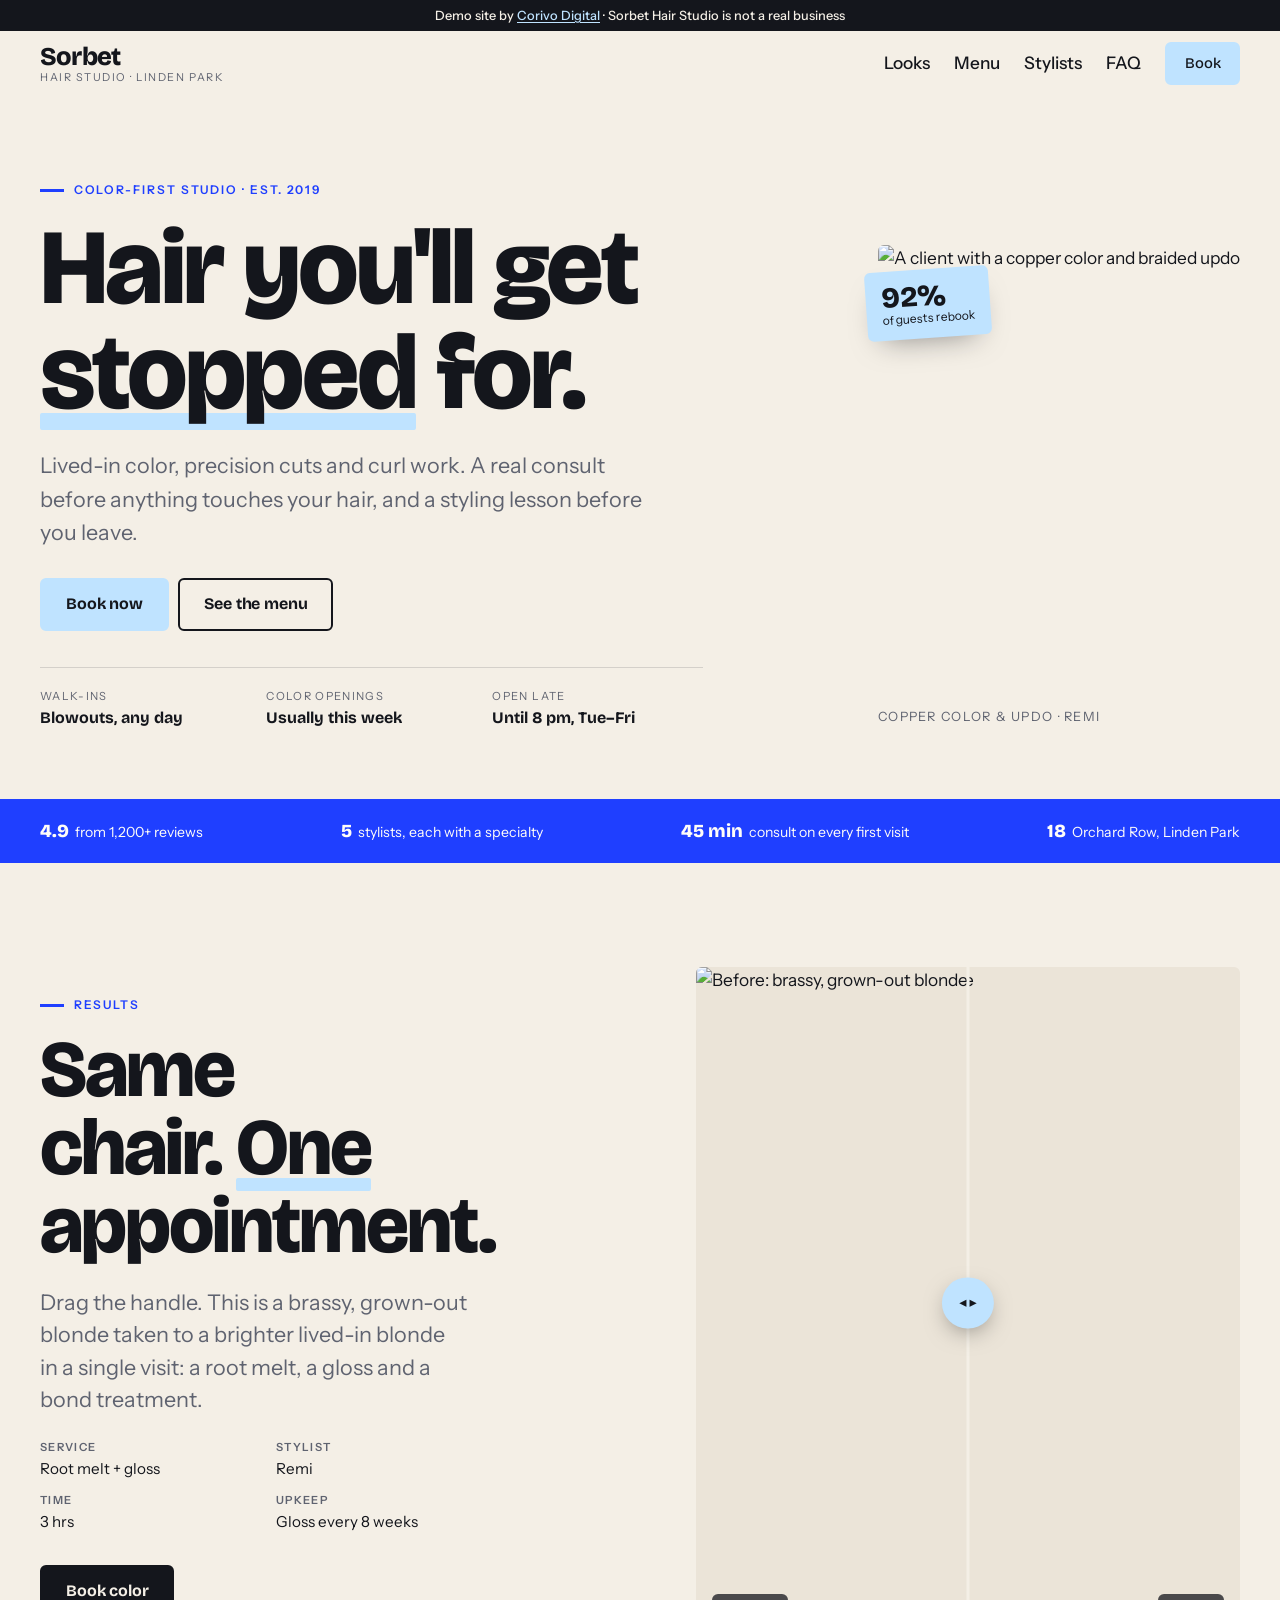
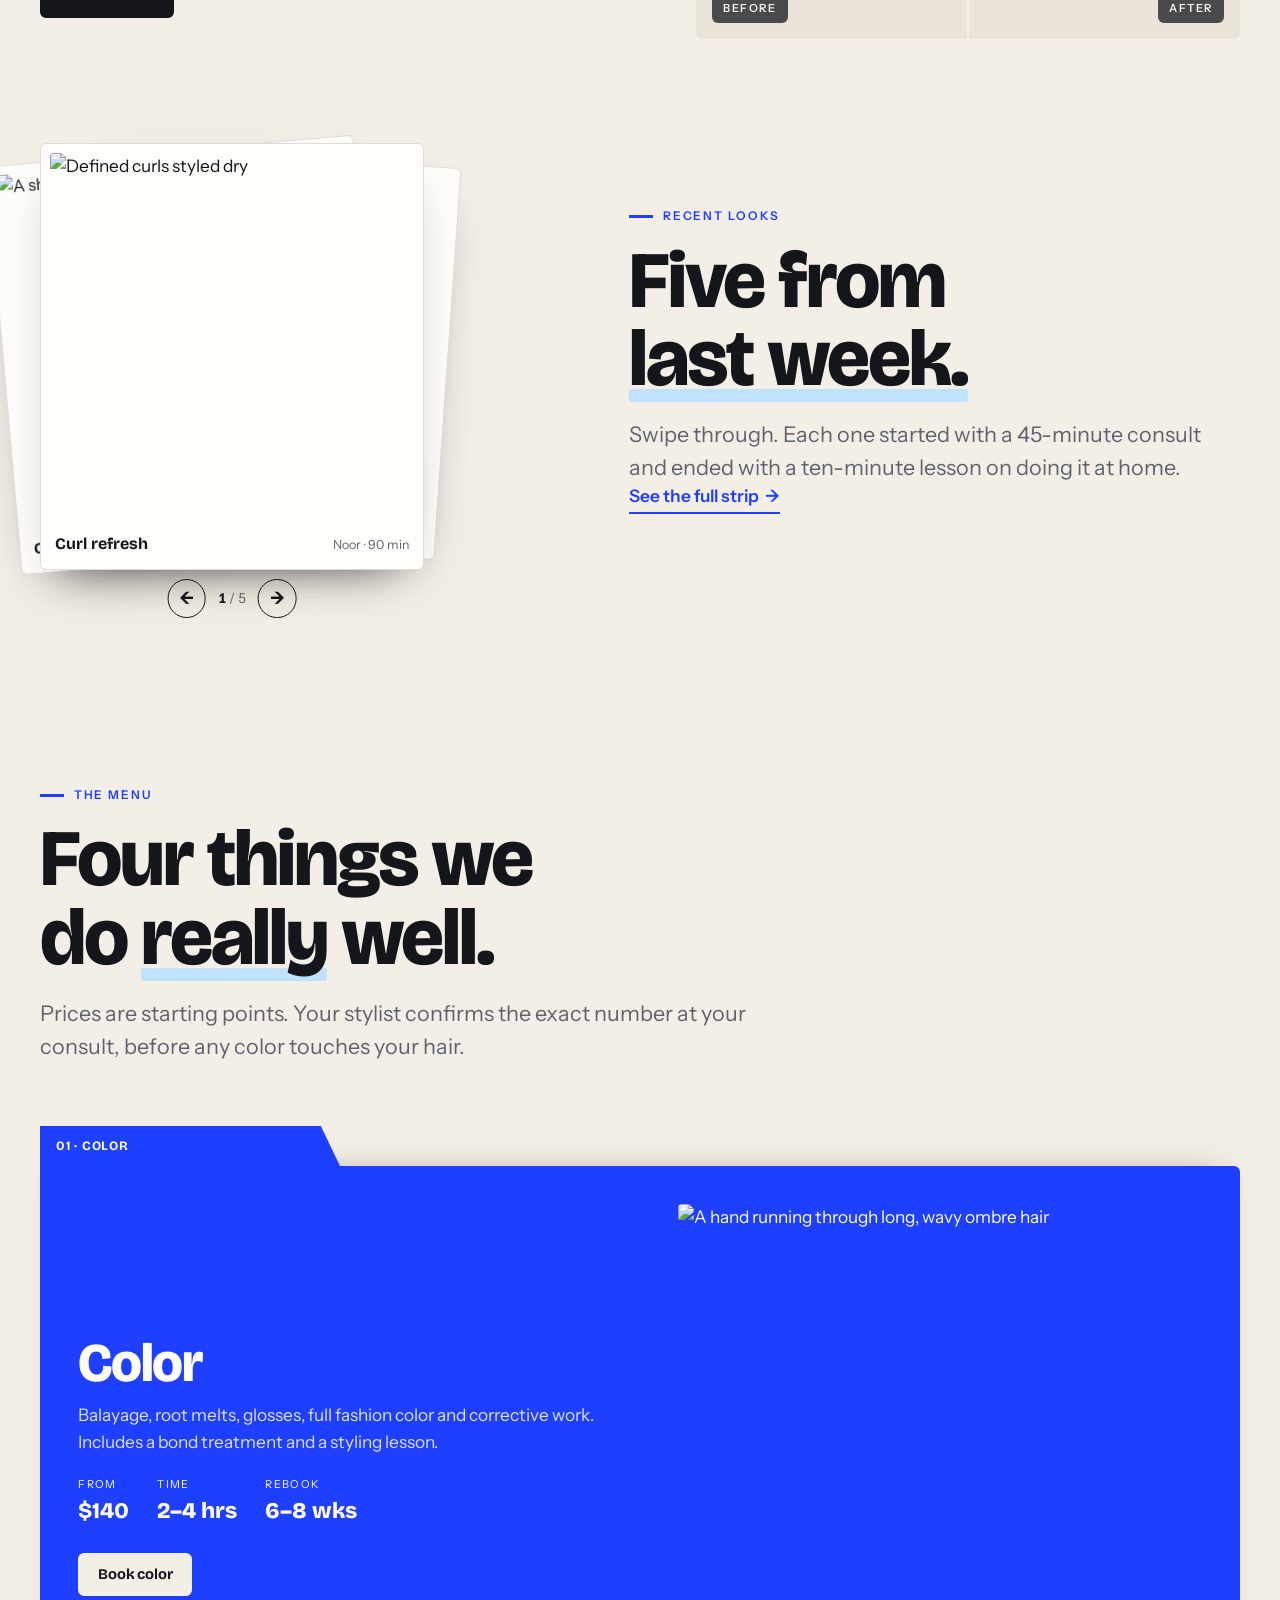
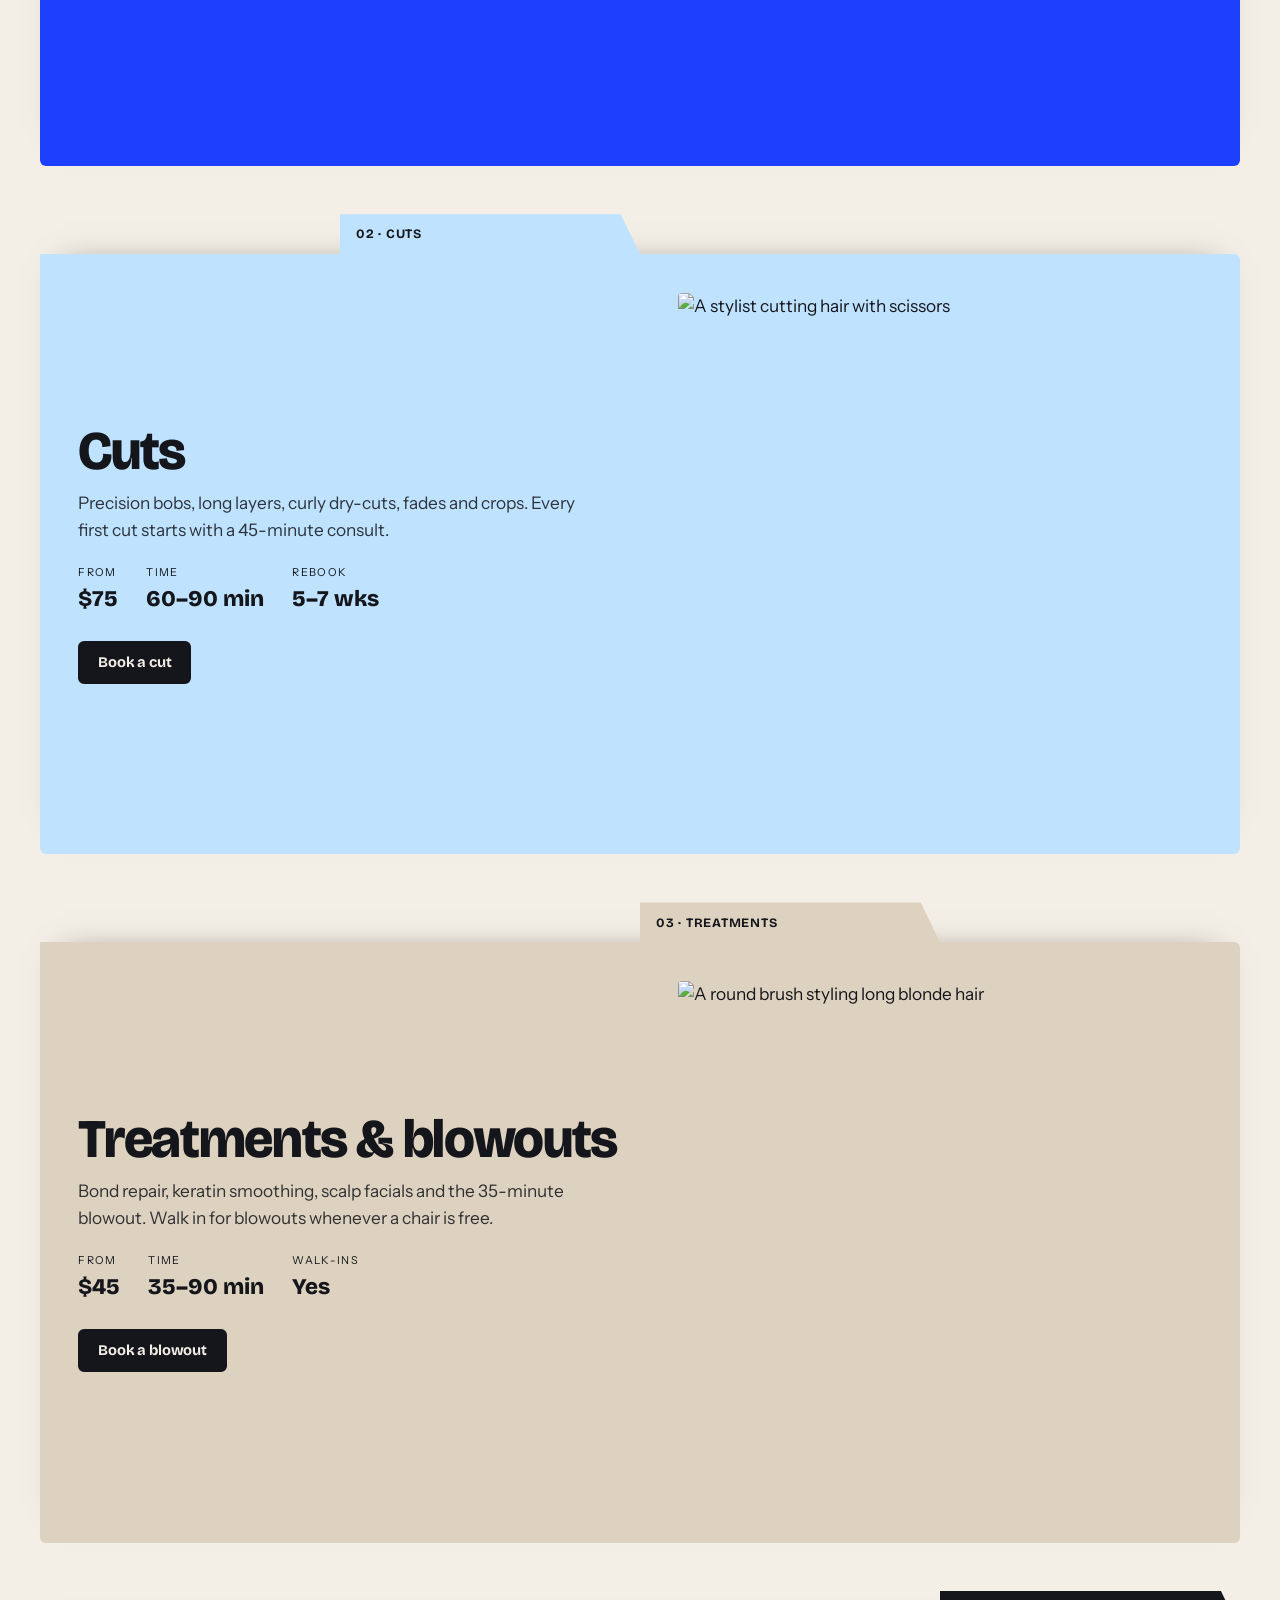
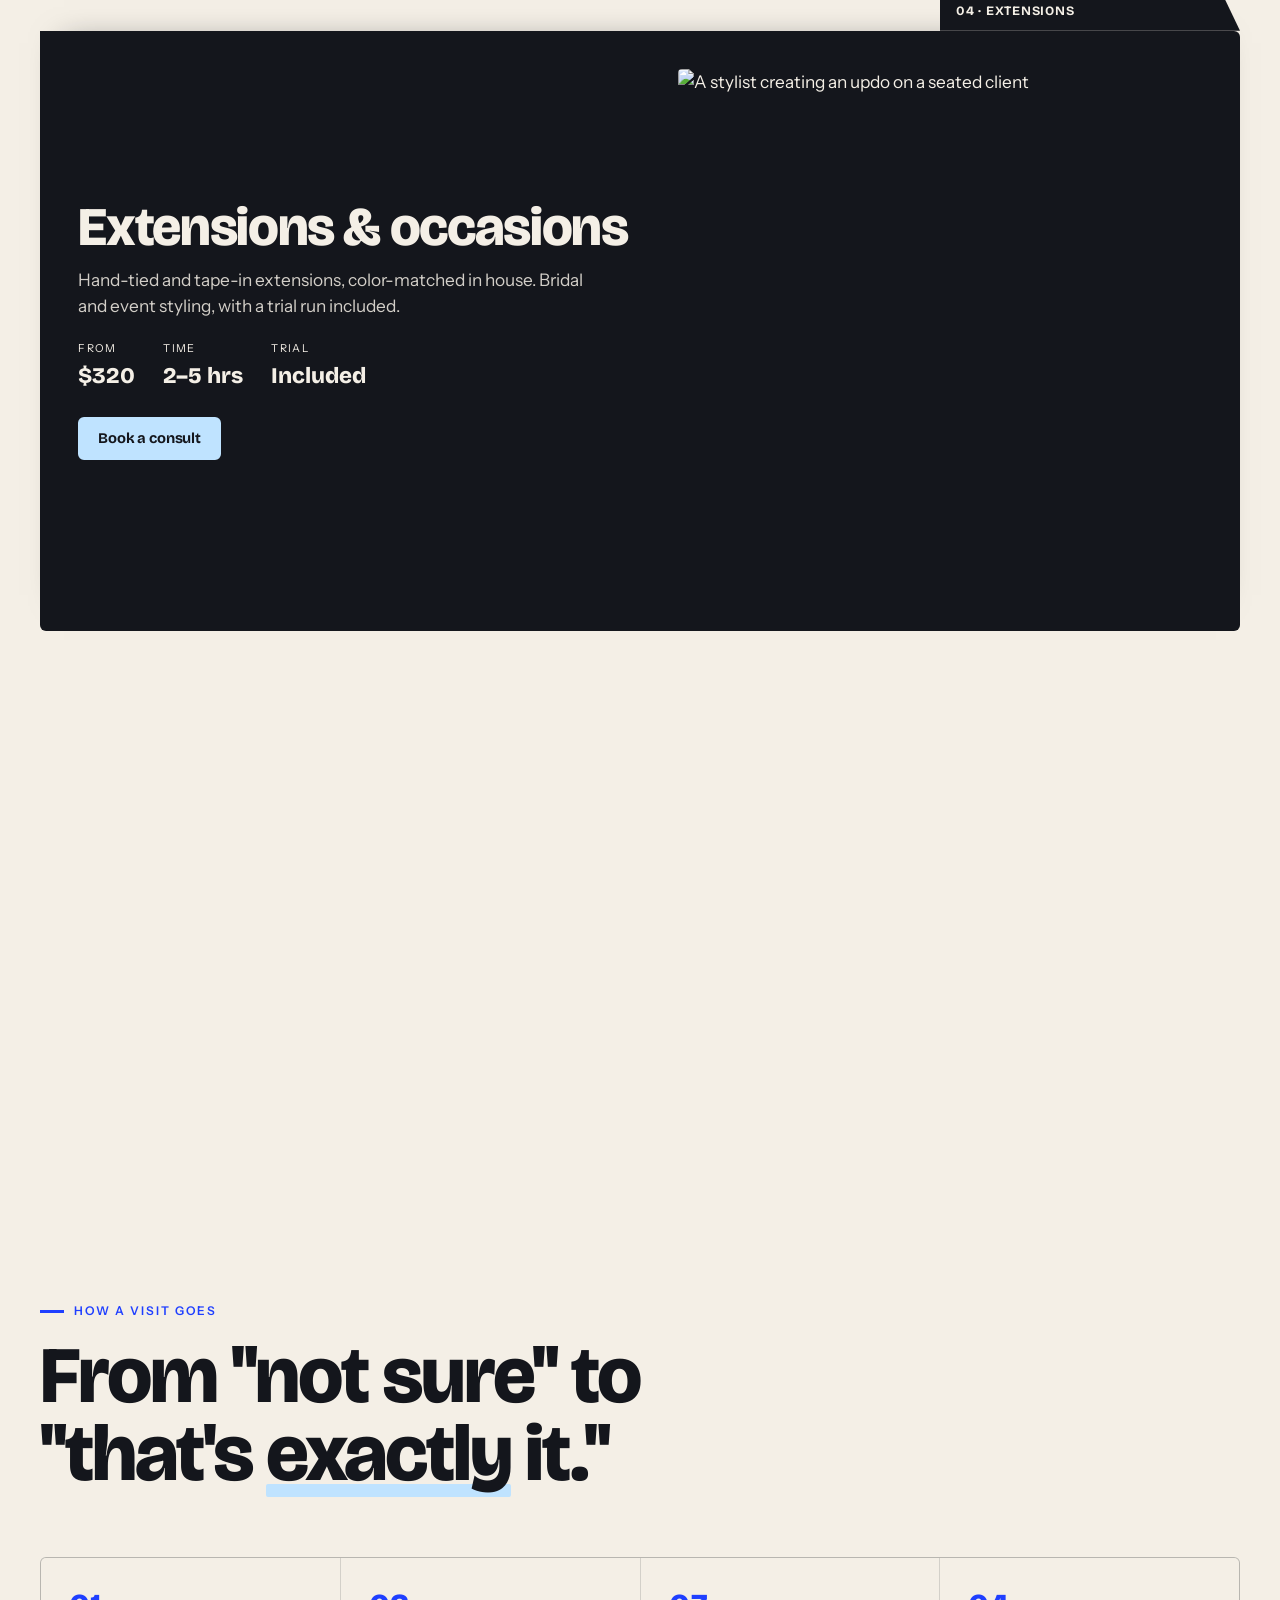
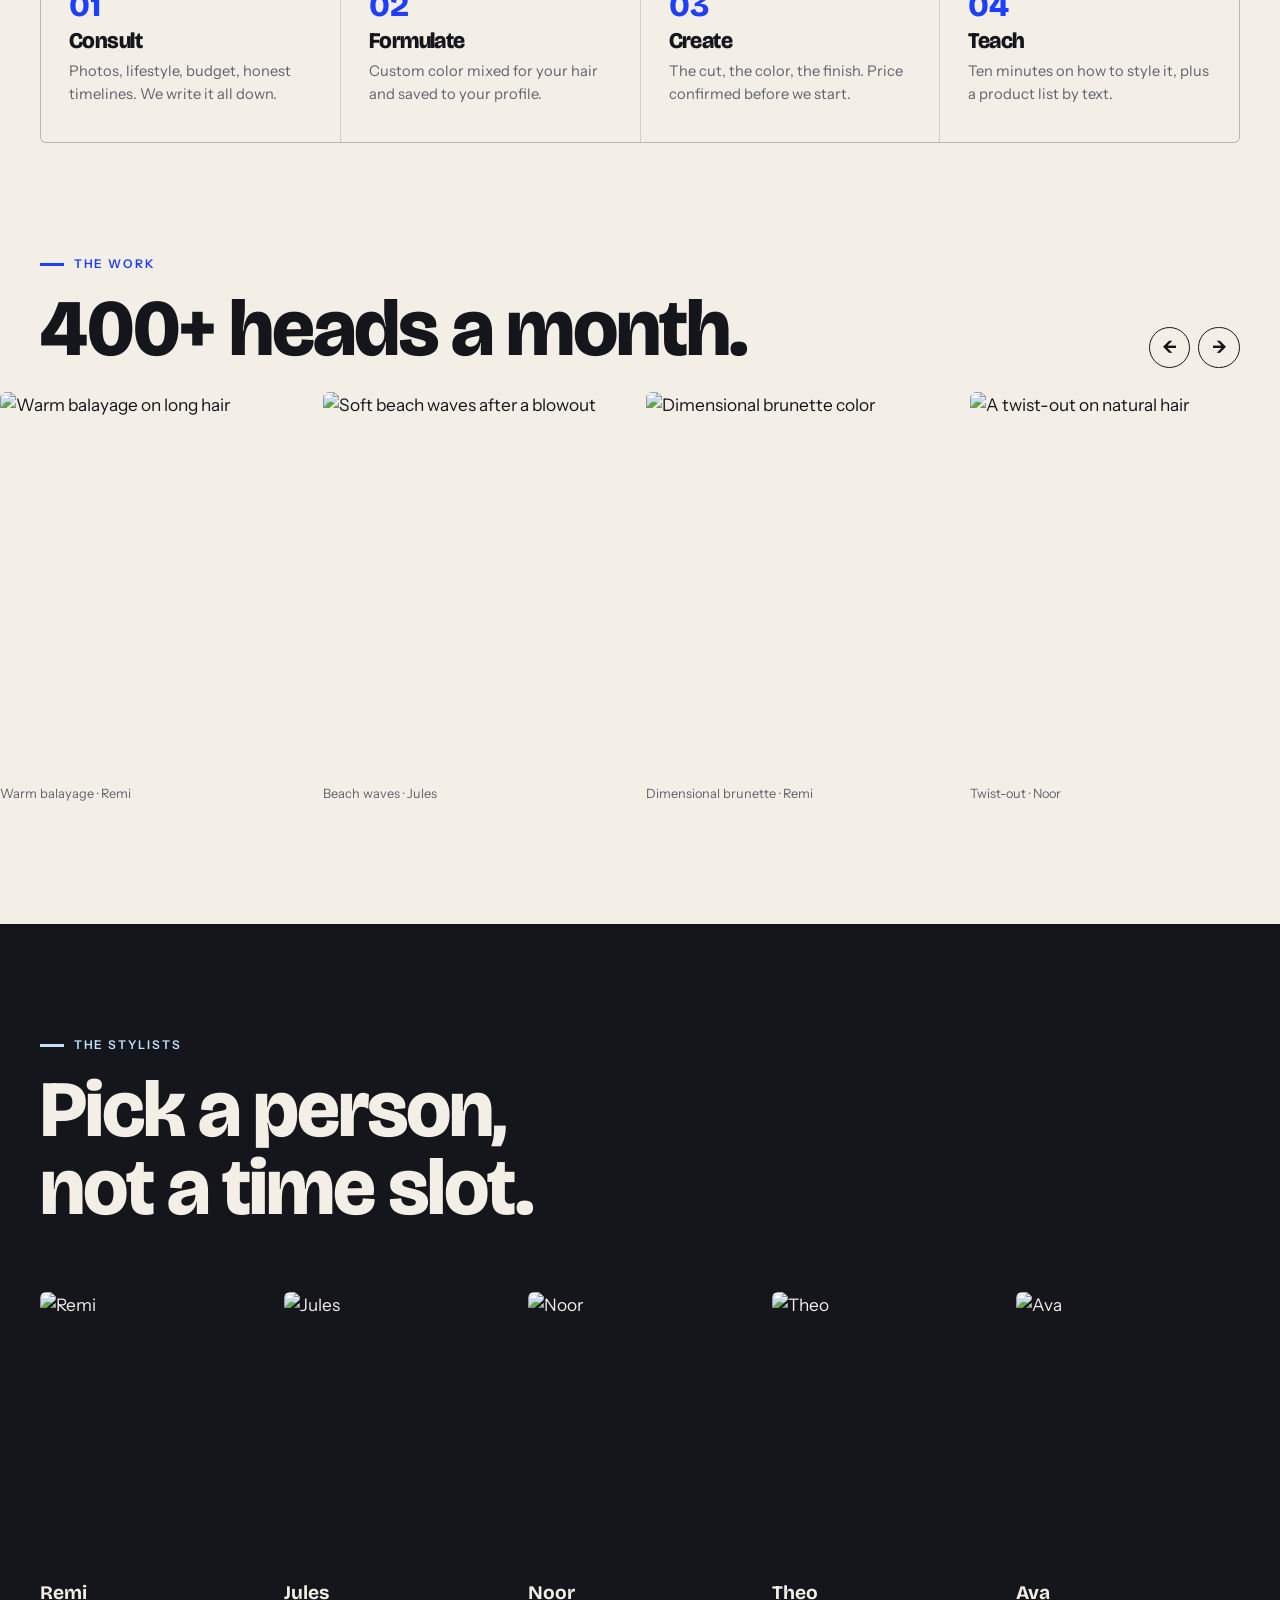
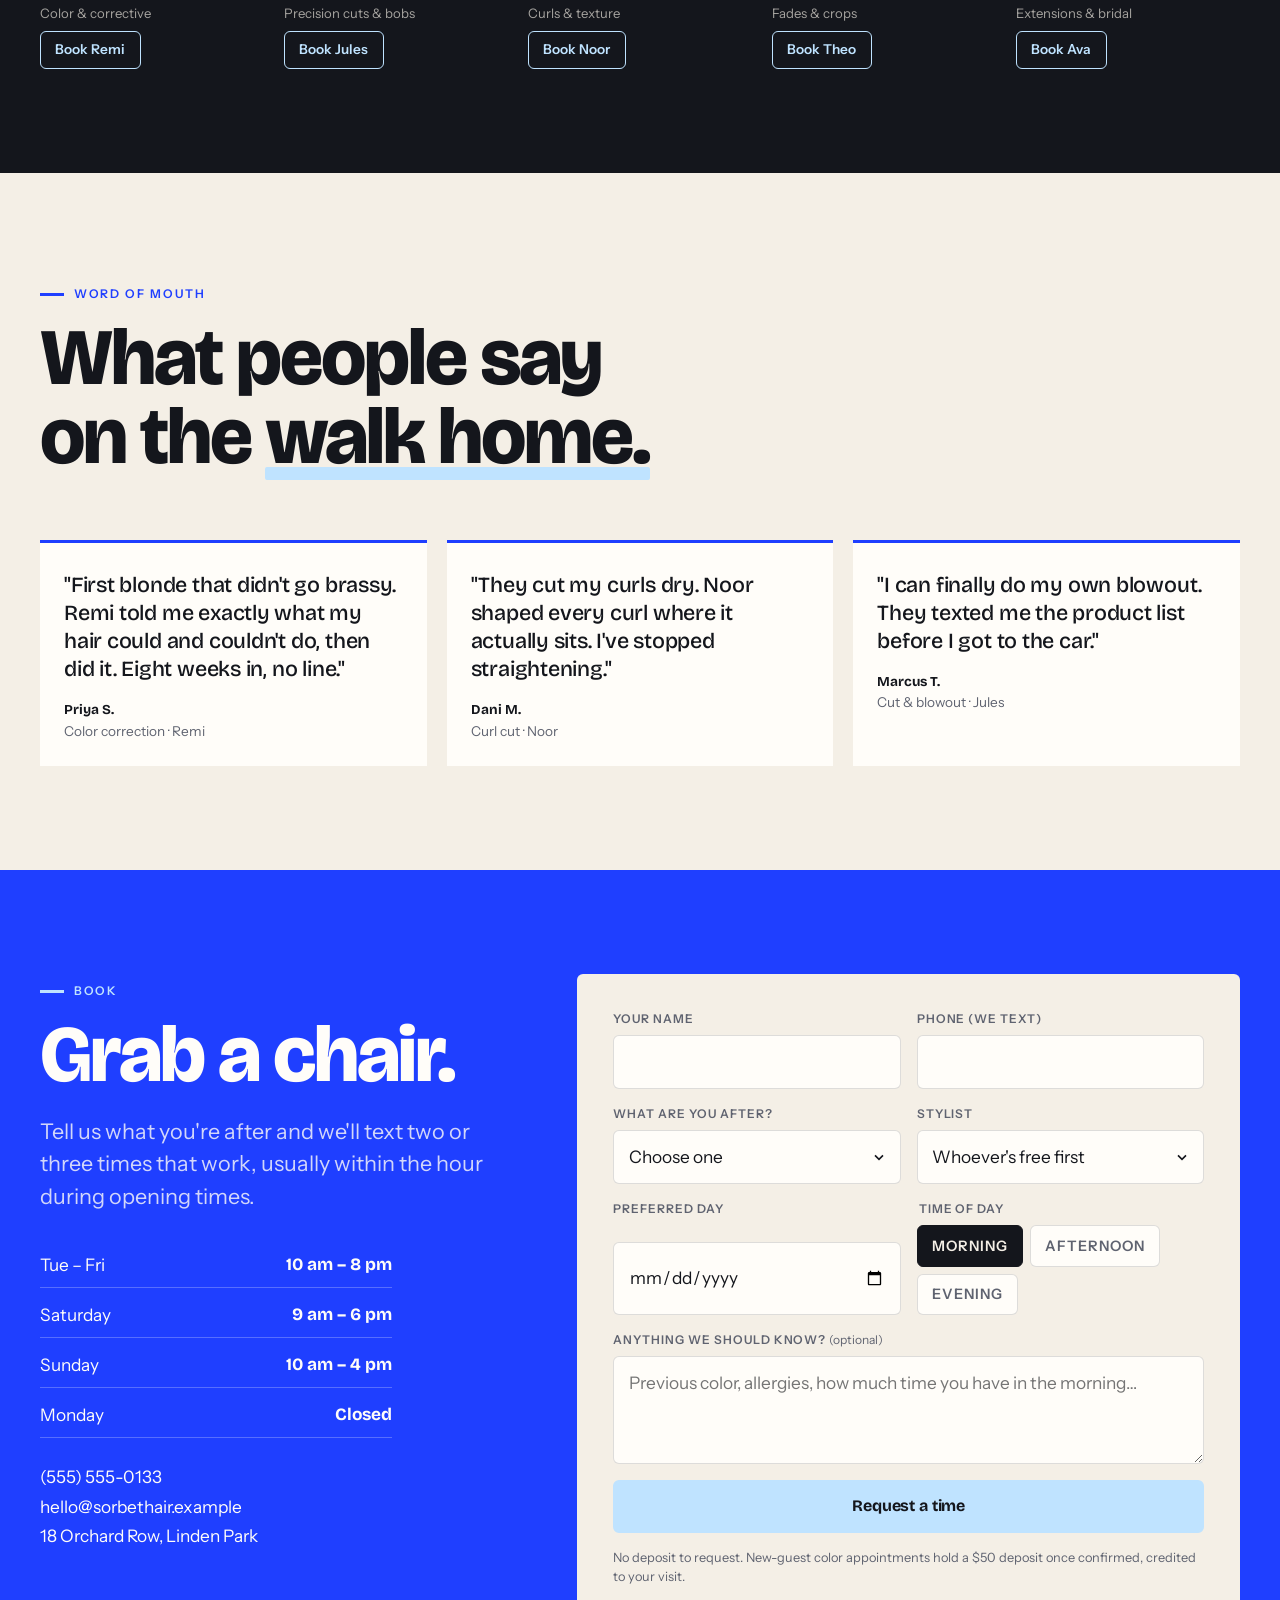
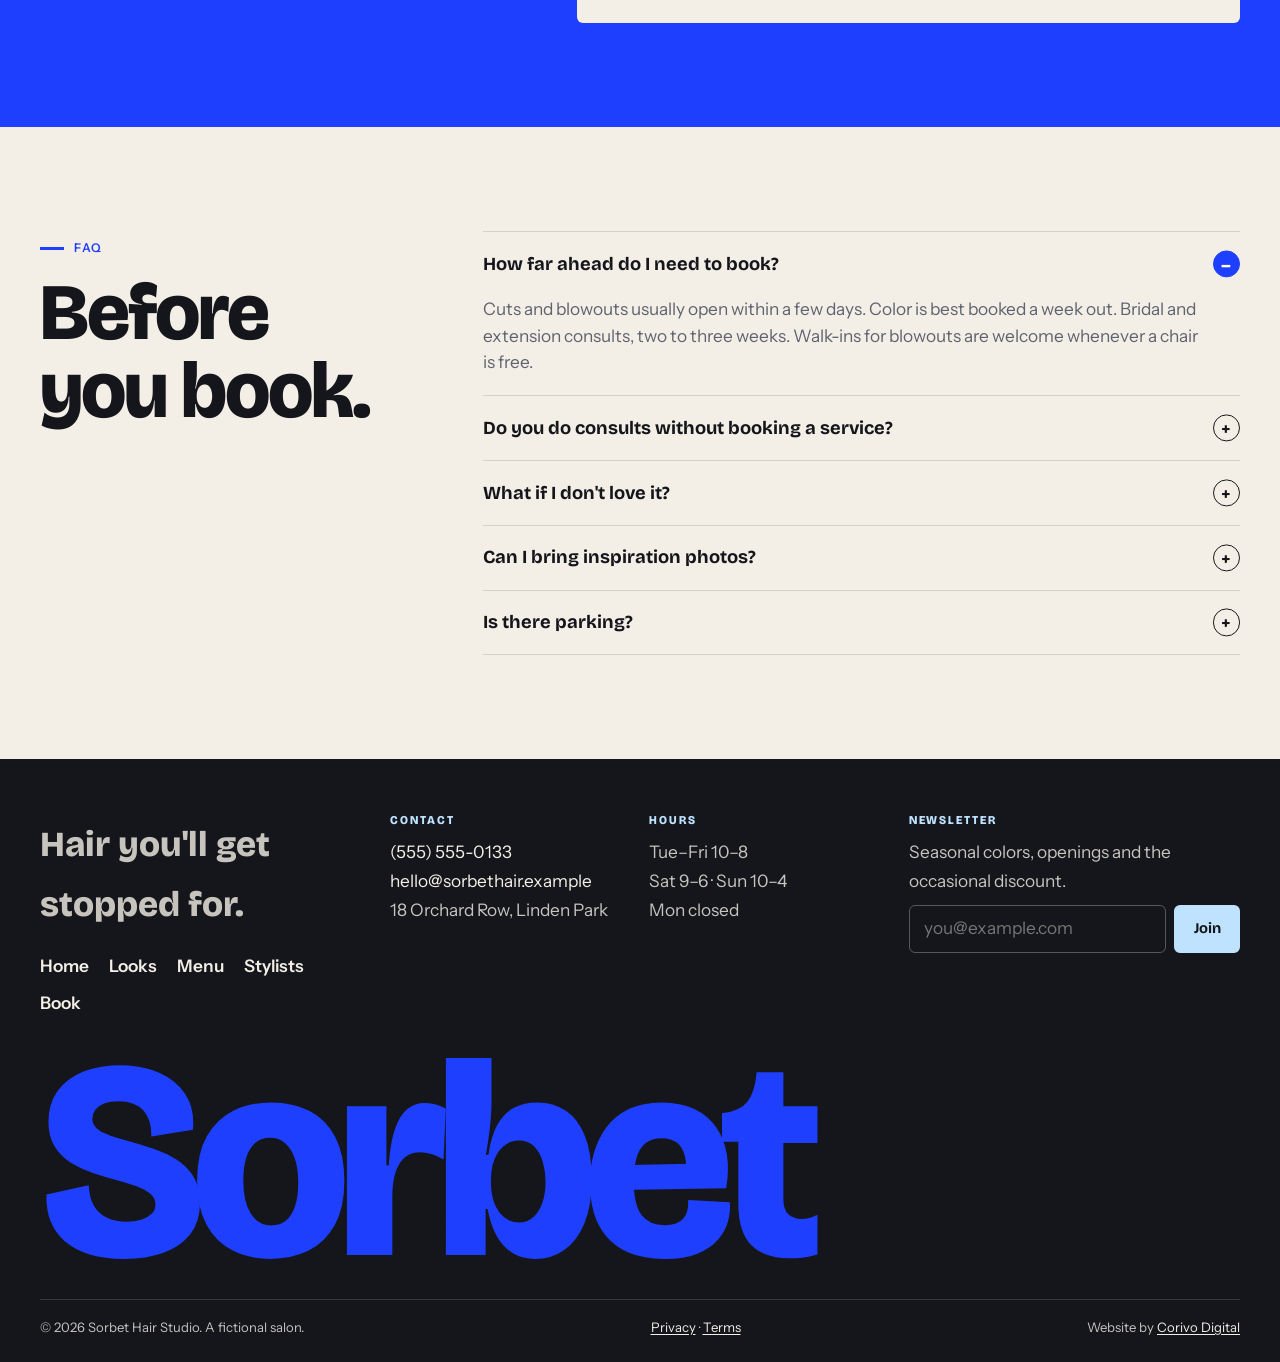
==== commit 0b368dd6: "Replace photos and fix the before/after copy New hero photo, five new recent-looks photos, eight uni" ====
--- a/index.html
+++ b/index.html
@@ -25,7 +25,7 @@
   <link rel="preconnect" href="https://fonts.gstatic.com" crossorigin>
   <link rel="preconnect" href="https://images.unsplash.com">
   <link href="https://fonts.googleapis.com/css2?family=Bricolage+Grotesque:opsz,wght@12..96,500;12..96,700;12..96,800&family=Instrument+Sans:ital,wght@0,400;0,500;0,600;1,400&display=swap" rel="stylesheet">
-  <link rel="preload" as="image" href="https://images.unsplash.com/photo-1554519515-242161756769?auto=format&fit=crop&crop=faces&w=1000&h=1250&q=72" fetchpriority="high">
+  <link rel="preload" as="image" href="https://images.unsplash.com/photo-1595711548455-8592f61630cf?auto=format&fit=crop&crop=faces&w=1000&h=1250&q=72" fetchpriority="high">
   <link rel="stylesheet" href="styles.css">
   <script src="script.js" defer></script>
 
@@ -86,9 +86,9 @@
           </dl>
         </div>
         <figure class="hero__media">
-          <img src="https://images.unsplash.com/photo-1554519515-242161756769?auto=format&amp;fit=crop&amp;crop=faces&amp;w=1000&amp;h=1250&amp;q=72" alt="A client with a fresh multicolored color service" fetchpriority="high" decoding="async">
+          <img src="https://images.unsplash.com/photo-1595711548455-8592f61630cf?auto=format&amp;fit=crop&amp;crop=faces&amp;w=1000&amp;h=1250&amp;q=72" alt="A client with a copper color and braided updo" fetchpriority="high" decoding="async">
           <span class="sticker"><b>92%</b>of guests rebook</span>
-          <figcaption>Full fashion color &middot; Remi</figcaption>
+          <figcaption>Copper color &amp; updo &middot; Remi</figcaption>
         </figure>
       </div>
       <div class="band" aria-label="At a glance">
@@ -107,17 +107,17 @@
         <div class="ba__copy">
           <p class="eyebrow">Results</p>
           <h2 id="ba-title">Same chair. <span class="u">One</span> appointment.</h2>
-          <p class="lede">Drag the handle. This is a color correction from box-dye black to a lived-in blonde, done in a single four-hour visit with a bond treatment.</p>
+          <p class="lede">Drag the handle. This is a brassy, grown-out blonde taken to a brighter lived-in blonde in a single visit: a root melt, a gloss and a bond treatment.</p>
           <ul class="ba__meta">
-            <li><b>Service</b>Color correction + gloss</li>
+            <li><b>Service</b>Root melt + gloss</li>
             <li><b>Stylist</b>Remi</li>
-            <li><b>Time</b>4 hrs</li>
+            <li><b>Time</b>3 hrs</li>
             <li><b>Upkeep</b>Gloss every 8 weeks</li>
           </ul>
           <a class="btn btn--dark" href="#book" data-service="Color">Book color</a>
         </div>
         <div class="slider" id="slider" role="group" aria-label="Before and after. Drag the handle or use the slider control.">
-          <img class="slider__before" src="https://images.unsplash.com/photo-1605980625600-88b46abafa8d?auto=format&amp;fit=crop&amp;crop=faces&amp;w=900&amp;h=1100&amp;q=72" alt="Before: dark, flat box-dyed hair" loading="lazy" decoding="async">
+          <img class="slider__before" src="https://images.unsplash.com/photo-1605980625600-88b46abafa8d?auto=format&amp;fit=crop&amp;crop=faces&amp;w=900&amp;h=1100&amp;q=72" alt="Before: brassy, grown-out blonde" loading="lazy" decoding="async">
           <img class="slider__after" src="https://images.unsplash.com/photo-1605980766335-d3a41c7332a1?auto=format&amp;fit=crop&amp;crop=faces&amp;w=900&amp;h=1100&amp;q=72" alt="After: dimensional lived-in blonde" loading="lazy" decoding="async">
           <span class="slider__tag slider__tag--l">Before</span>
           <span class="slider__tag slider__tag--r">After</span>
@@ -133,11 +133,11 @@
       <div class="wrap looks__grid">
         <div class="deck" id="deck" tabindex="0" role="group" aria-roledescription="carousel" aria-label="Recent looks. Swipe, or use the arrow keys.">
           <div class="deck__cards">
-            <figure class="card" data-i="0"><img src="https://images.unsplash.com/photo-1611590027211-b954fd027b51?auto=format&amp;fit=crop&amp;crop=faces&amp;w=720&amp;h=800&amp;q=72" alt="Long defined curls" loading="lazy" decoding="async"><figcaption><b>Curl refresh</b><span>Noor &middot; 90 min</span></figcaption></figure>
-            <figure class="card" data-i="1"><img src="https://images.unsplash.com/photo-1676253134904-d28c52a5d031?auto=format&amp;fit=crop&amp;crop=faces&amp;w=720&amp;h=800&amp;q=72" alt="Bright pink fashion color" loading="lazy" decoding="async"><figcaption><b>Fashion color</b><span>Remi &middot; 3 hrs</span></figcaption></figure>
-            <figure class="card" data-i="2"><img src="https://images.unsplash.com/photo-1524504388940-b1c1722653e1?auto=format&amp;fit=crop&amp;crop=faces&amp;w=720&amp;h=800&amp;q=72" alt="Bright blonde with a soft blowout" loading="lazy" decoding="async"><figcaption><b>Bright blonde</b><span>Jules &middot; 2.5 hrs</span></figcaption></figure>
-            <figure class="card" data-i="3"><img src="https://images.unsplash.com/photo-1734830268342-513aee444434?auto=format&amp;fit=crop&amp;crop=faces&amp;w=720&amp;h=800&amp;q=72" alt="Textured crop haircut" loading="lazy" decoding="async"><figcaption><b>Textured crop</b><span>Theo &middot; 45 min</span></figcaption></figure>
-            <figure class="card" data-i="4"><img src="https://images.unsplash.com/photo-1761839256840-7780a45b85dc?auto=format&amp;fit=crop&amp;crop=faces&amp;w=720&amp;h=800&amp;q=72" alt="A happy guest in the chair after a cut" loading="lazy" decoding="async"><figcaption><b>Long layers</b><span>Jules &middot; 75 min</span></figcaption></figure>
+            <figure class="card" data-i="0"><img src="https://images.unsplash.com/photo-1712641966810-611ff1503c6d?auto=format&amp;fit=crop&amp;crop=faces&amp;w=720&amp;h=800&amp;q=72" alt="Defined curls styled dry" loading="lazy" decoding="async"><figcaption><b>Curl refresh</b><span>Noor &middot; 90 min</span></figcaption></figure>
+            <figure class="card" data-i="1"><img src="https://images.unsplash.com/photo-1658322558683-2524c9b62d04?auto=format&amp;fit=crop&amp;crop=faces&amp;w=720&amp;h=800&amp;q=72" alt="A sharp copper bob" loading="lazy" decoding="async"><figcaption><b>Copper bob</b><span>Jules &middot; 75 min</span></figcaption></figure>
+            <figure class="card" data-i="2"><img src="https://images.unsplash.com/photo-1519362909365-f8591adb630e?auto=format&amp;fit=crop&amp;crop=faces&amp;w=720&amp;h=800&amp;q=72" alt="A blonde textured crop" loading="lazy" decoding="async"><figcaption><b>Textured crop</b><span>Theo &middot; 45 min</span></figcaption></figure>
+            <figure class="card" data-i="3"><img src="https://images.unsplash.com/photo-1658932447624-152eaf36cf4e?auto=format&amp;fit=crop&amp;crop=faces&amp;w=720&amp;h=800&amp;q=72" alt="Long lived-in blonde" loading="lazy" decoding="async"><figcaption><b>Lived-in blonde</b><span>Remi &middot; 3 hrs</span></figcaption></figure>
+            <figure class="card" data-i="4"><img src="https://images.unsplash.com/photo-1676146260286-1a84d61b9df9?auto=format&amp;fit=crop&amp;crop=faces&amp;w=720&amp;h=800&amp;q=72" alt="A glossy auburn bob" loading="lazy" decoding="async"><figcaption><b>Auburn gloss</b><span>Remi &middot; 2 hrs</span></figcaption></figure>
           </div>
           <div class="deck__ctl">
             <button type="button" class="deck__btn" data-deck="prev" aria-label="Previous look">←</button>
@@ -238,14 +238,14 @@
         <div class="strip__ctl"><button type="button" data-strip="-1" aria-label="Scroll left">←</button><button type="button" data-strip="1" aria-label="Scroll right">→</button></div>
       </div>
       <div class="strip__scroller" id="strip" tabindex="0">
-        <figure><img src="https://images.unsplash.com/photo-1554519515-242161756769?auto=format&amp;fit=crop&amp;crop=faces&amp;w=600&amp;h=750&amp;q=70" alt="Pastel multicolored color" loading="lazy" decoding="async"><figcaption>Fashion color &middot; Remi</figcaption></figure>
-        <figure><img src="https://images.unsplash.com/photo-1605980766335-d3a41c7332a1?auto=format&amp;fit=crop&amp;crop=faces&amp;w=600&amp;h=750&amp;q=70" alt="Lived-in blonde" loading="lazy" decoding="async"><figcaption>Lived-in blonde &middot; Remi</figcaption></figure>
-        <figure><img src="https://images.unsplash.com/photo-1611590027211-b954fd027b51?auto=format&amp;fit=crop&amp;crop=faces&amp;w=600&amp;h=750&amp;q=70" alt="Defined curls" loading="lazy" decoding="async"><figcaption>Curl cut &middot; Noor</figcaption></figure>
-        <figure><img src="https://images.unsplash.com/photo-1734830268342-513aee444434?auto=format&amp;fit=crop&amp;crop=faces&amp;w=600&amp;h=750&amp;q=70" alt="Textured crop" loading="lazy" decoding="async"><figcaption>Textured crop &middot; Theo</figcaption></figure>
-        <figure><img src="https://images.unsplash.com/photo-1676253134904-d28c52a5d031?auto=format&amp;fit=crop&amp;crop=faces&amp;w=600&amp;h=750&amp;q=70" alt="Bright pink color" loading="lazy" decoding="async"><figcaption>Vivid pink &middot; Remi</figcaption></figure>
-        <figure><img src="https://images.unsplash.com/photo-1524504388940-b1c1722653e1?auto=format&amp;fit=crop&amp;crop=faces&amp;w=600&amp;h=750&amp;q=70" alt="Blonde blowout" loading="lazy" decoding="async"><figcaption>Blowout &middot; Jules</figcaption></figure>
-        <figure><img src="https://images.unsplash.com/photo-1774660810725-fb04e002003d?auto=format&amp;fit=crop&amp;w=600&amp;h=750&amp;q=70" alt="Bridal updo" loading="lazy" decoding="async"><figcaption>Bridal updo &middot; Ava</figcaption></figure>
-        <figure><img src="https://images.unsplash.com/photo-1761839256840-7780a45b85dc?auto=format&amp;fit=crop&amp;crop=faces&amp;w=600&amp;h=750&amp;q=70" alt="Guest after a long-layer cut" loading="lazy" decoding="async"><figcaption>Long layers &middot; Jules</figcaption></figure>
+        <figure><img src="https://images.unsplash.com/photo-1638064432604-8da1fc75de09?auto=format&amp;fit=crop&amp;crop=faces&amp;w=600&amp;h=750&amp;q=70" alt="Warm balayage on long hair" loading="lazy" decoding="async"><figcaption>Warm balayage &middot; Remi</figcaption></figure>
+        <figure><img src="https://images.unsplash.com/photo-1533661338746-e4e47d30dfd8?auto=format&amp;fit=crop&amp;crop=faces&amp;w=600&amp;h=750&amp;q=70" alt="Soft beach waves after a blowout" loading="lazy" decoding="async"><figcaption>Beach waves &middot; Jules</figcaption></figure>
+        <figure><img src="https://images.unsplash.com/photo-1682450285233-1fb10d4a4616?auto=format&amp;fit=crop&amp;crop=faces&amp;w=600&amp;h=750&amp;q=70" alt="Dimensional brunette color" loading="lazy" decoding="async"><figcaption>Dimensional brunette &middot; Remi</figcaption></figure>
+        <figure><img src="https://images.unsplash.com/photo-1761819921345-a5c1cedd19c5?auto=format&amp;fit=crop&amp;crop=faces&amp;w=600&amp;h=750&amp;q=70" alt="A twist-out on natural hair" loading="lazy" decoding="async"><figcaption>Twist-out &middot; Noor</figcaption></figure>
+        <figure><img src="https://images.unsplash.com/photo-1632057241200-366c37cfa11a?auto=format&amp;fit=crop&amp;crop=faces&amp;w=600&amp;h=750&amp;q=70" alt="Cherry red color" loading="lazy" decoding="async"><figcaption>Cherry red &middot; Remi</figcaption></figure>
+        <figure><img src="https://images.unsplash.com/photo-1614020863825-28a0bb7e3c3c?auto=format&amp;fit=crop&amp;crop=faces&amp;w=600&amp;h=750&amp;q=70" alt="A braided copper updo" loading="lazy" decoding="async"><figcaption>Braided updo &middot; Ava</figcaption></figure>
+        <figure><img src="https://images.unsplash.com/photo-1593980966860-3b2382e54a29?auto=format&amp;fit=crop&amp;crop=faces&amp;w=600&amp;h=750&amp;q=70" alt="A copper lob haircut" loading="lazy" decoding="async"><figcaption>Copper lob &middot; Jules</figcaption></figure>
+        <figure><img src="https://images.unsplash.com/photo-1707336656458-c1b8ec416d7e?auto=format&amp;fit=crop&amp;crop=faces&amp;w=600&amp;h=750&amp;q=70" alt="Long red waves" loading="lazy" decoding="async"><figcaption>Red gloss &middot; Remi</figcaption></figure>
       </div>
     </section>
 
@@ -257,11 +257,11 @@
           <h2 id="team-title">Pick a person, not a <span class="u">time slot.</span></h2>
         </header>
         <ul class="stylists">
-          <li class="stylist reveal"><img src="https://images.unsplash.com/photo-1761839256791-6a93f89fb8b0?auto=format&amp;fit=crop&amp;crop=faces&amp;w=480&amp;h=600&amp;q=70" alt="Remi" loading="lazy" decoding="async"><div><b>Remi</b><span>Color &amp; corrective</span></div><button type="button" data-stylist="Remi">Book Remi</button></li>
-          <li class="stylist reveal" style="--delay:.06s"><img src="https://images.unsplash.com/photo-1595218841793-d38b949402d2?auto=format&amp;fit=crop&amp;crop=faces&amp;w=480&amp;h=600&amp;q=70" alt="Jules" loading="lazy" decoding="async"><div><b>Jules</b><span>Precision cuts &amp; bobs</span></div><button type="button" data-stylist="Jules">Book Jules</button></li>
-          <li class="stylist reveal" style="--delay:.12s"><img src="https://images.unsplash.com/photo-1594185230805-68f37369b450?auto=format&amp;fit=crop&amp;crop=faces&amp;w=480&amp;h=600&amp;q=70" alt="Noor" loading="lazy" decoding="async"><div><b>Noor</b><span>Curls &amp; texture</span></div><button type="button" data-stylist="Noor">Book Noor</button></li>
-          <li class="stylist reveal" style="--delay:.18s"><img src="https://images.unsplash.com/photo-1605497788044-5a32c7078486?auto=format&amp;fit=crop&amp;crop=faces&amp;w=480&amp;h=600&amp;q=70" alt="Theo" loading="lazy" decoding="async"><div><b>Theo</b><span>Fades &amp; crops</span></div><button type="button" data-stylist="Theo">Book Theo</button></li>
-          <li class="stylist reveal" style="--delay:.24s"><img src="https://images.unsplash.com/photo-1721956514577-f6c15d73e585?auto=format&amp;fit=crop&amp;crop=faces&amp;w=480&amp;h=600&amp;q=70" alt="Ava" loading="lazy" decoding="async"><div><b>Ava</b><span>Extensions &amp; bridal</span></div><button type="button" data-stylist="Ava">Book Ava</button></li>
+          <li class="stylist reveal"><img src="https://images.unsplash.com/photo-1521146764736-56c929d59c83?auto=format&amp;fit=crop&amp;crop=faces&amp;w=480&amp;h=600&amp;q=70" alt="Remi" loading="lazy" decoding="async"><div><b>Remi</b><span>Color &amp; corrective</span></div><button type="button" data-stylist="Remi">Book Remi</button></li>
+          <li class="stylist reveal" style="--delay:.06s"><img src="https://images.unsplash.com/photo-1563170446-9c3c0622d8a9?auto=format&amp;fit=crop&amp;crop=faces&amp;w=480&amp;h=600&amp;q=70" alt="Jules" loading="lazy" decoding="async"><div><b>Jules</b><span>Precision cuts &amp; bobs</span></div><button type="button" data-stylist="Jules">Book Jules</button></li>
+          <li class="stylist reveal" style="--delay:.12s"><img src="https://images.unsplash.com/photo-1674553048338-03f6a90a68df?auto=format&amp;fit=crop&amp;crop=faces&amp;w=480&amp;h=600&amp;q=70" alt="Noor" loading="lazy" decoding="async"><div><b>Noor</b><span>Curls &amp; texture</span></div><button type="button" data-stylist="Noor">Book Noor</button></li>
+          <li class="stylist reveal" style="--delay:.18s"><img src="https://images.unsplash.com/photo-1787659255788-b2a26798c888?auto=format&amp;fit=crop&amp;crop=faces&amp;w=480&amp;h=600&amp;q=70" alt="Theo" loading="lazy" decoding="async"><div><b>Theo</b><span>Fades &amp; crops</span></div><button type="button" data-stylist="Theo">Book Theo</button></li>
+          <li class="stylist reveal" style="--delay:.24s"><img src="https://images.unsplash.com/photo-1614283233556-f35b0c801ef1?auto=format&amp;fit=crop&amp;crop=faces&amp;w=480&amp;h=600&amp;q=70" alt="Ava" loading="lazy" decoding="async"><div><b>Ava</b><span>Extensions &amp; bridal</span></div><button type="button" data-stylist="Ava">Book Ava</button></li>
         </ul>
       </div>
     </section>
@@ -329,6 +329,7 @@
             </div>
             <div class="field"><label for="f-notes">Anything we should know? <span class="opt">(optional)</span></label><textarea id="f-notes" name="notes" rows="3" placeholder="Previous color, allergies, how much time you have in the morning…"></textarea></div>
             <button class="btn btn--ice btn--block" type="submit">Request a time</button>
+            <p class="form-error" id="form-error" role="alert" tabindex="-1" hidden>We couldn't send that just now. Please try again, or call <a href="tel:+15555550133">(555) 555-0133</a>.</p>
             <p class="form-note">No deposit to request. New-guest color appointments hold a $50 deposit once confirmed, credited to your visit.</p>
           </form>
           <div class="success" id="form-success" role="status" tabindex="-1" hidden>
@@ -377,6 +378,7 @@
           <label class="visually-hidden" for="nl-email">Email address</label>
           <div class="newsletter__row"><input id="nl-email" name="email" type="email" placeholder="you@example.com" required><button class="btn btn--ice btn--sm" type="submit">Join</button></div>
           <p class="newsletter__ok" id="nl-ok" hidden>You're in. Talk soon.</p>
+          <p class="newsletter__err" id="nl-error" role="alert" tabindex="-1" hidden>That didn't go through. Please try again in a moment.</p>
         </form>
       </div>
     </div>
--- a/styles.css
+++ b/styles.css
@@ -305,6 +305,9 @@
 .newsletter__row { display: flex; gap: 0.5rem; margin-top: 0.6rem; }
 .newsletter__row input { flex: 1; min-width: 0; font: inherit; padding: 0.6rem 0.9rem; border-radius: var(--r); border: 1.5px solid rgba(244, 239, 230, 0.3); background: transparent; color: var(--bone); }
 .newsletter__ok { font-weight: 600; margin-top: 0.5rem; color: var(--ice); }
+.newsletter__err { font-weight: 600; margin-top: 0.5rem; color: #ffb4a8; }
+.form-error { margin: 0.9rem 0 0; padding: 0.8rem 1rem; border-left: 3px solid #d9402b; background: rgba(217, 64, 43, 0.08); font-size: 0.9rem; }
+.form-error a { font-weight: 600; }
 .footer__word { font-family: var(--display); font-weight: 800; font-size: clamp(5rem, 22vw, 20rem); line-height: 0.8; letter-spacing: -0.05em; color: var(--cobalt); user-select: none; overflow: hidden; }
 .footer__legal { margin-top: 1.5rem; padding-top: 1rem; border-top: 1px solid rgba(244, 239, 230, 0.15); display: flex; flex-wrap: wrap; justify-content: space-between; gap: 0.5rem; font-size: 0.82rem; }
 .footer__legal a { text-decoration: underline; text-underline-offset: 2px; }
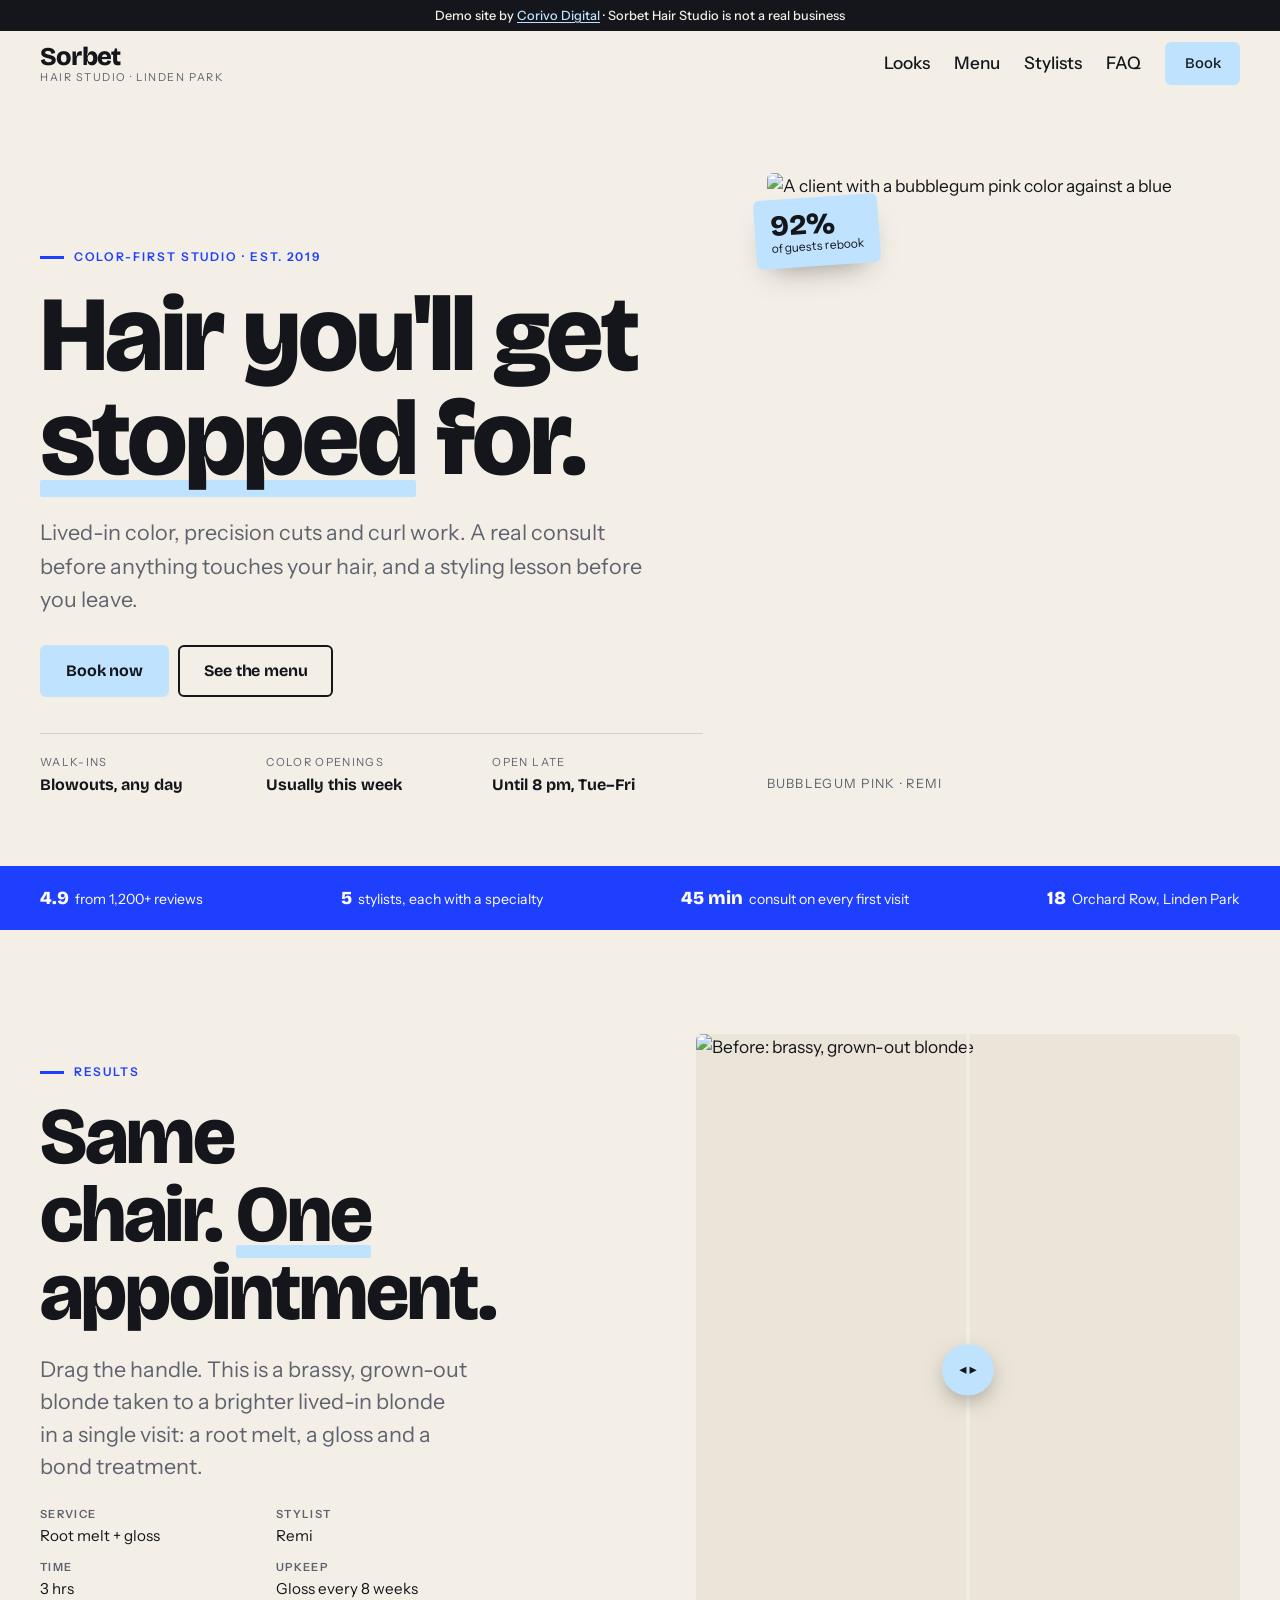
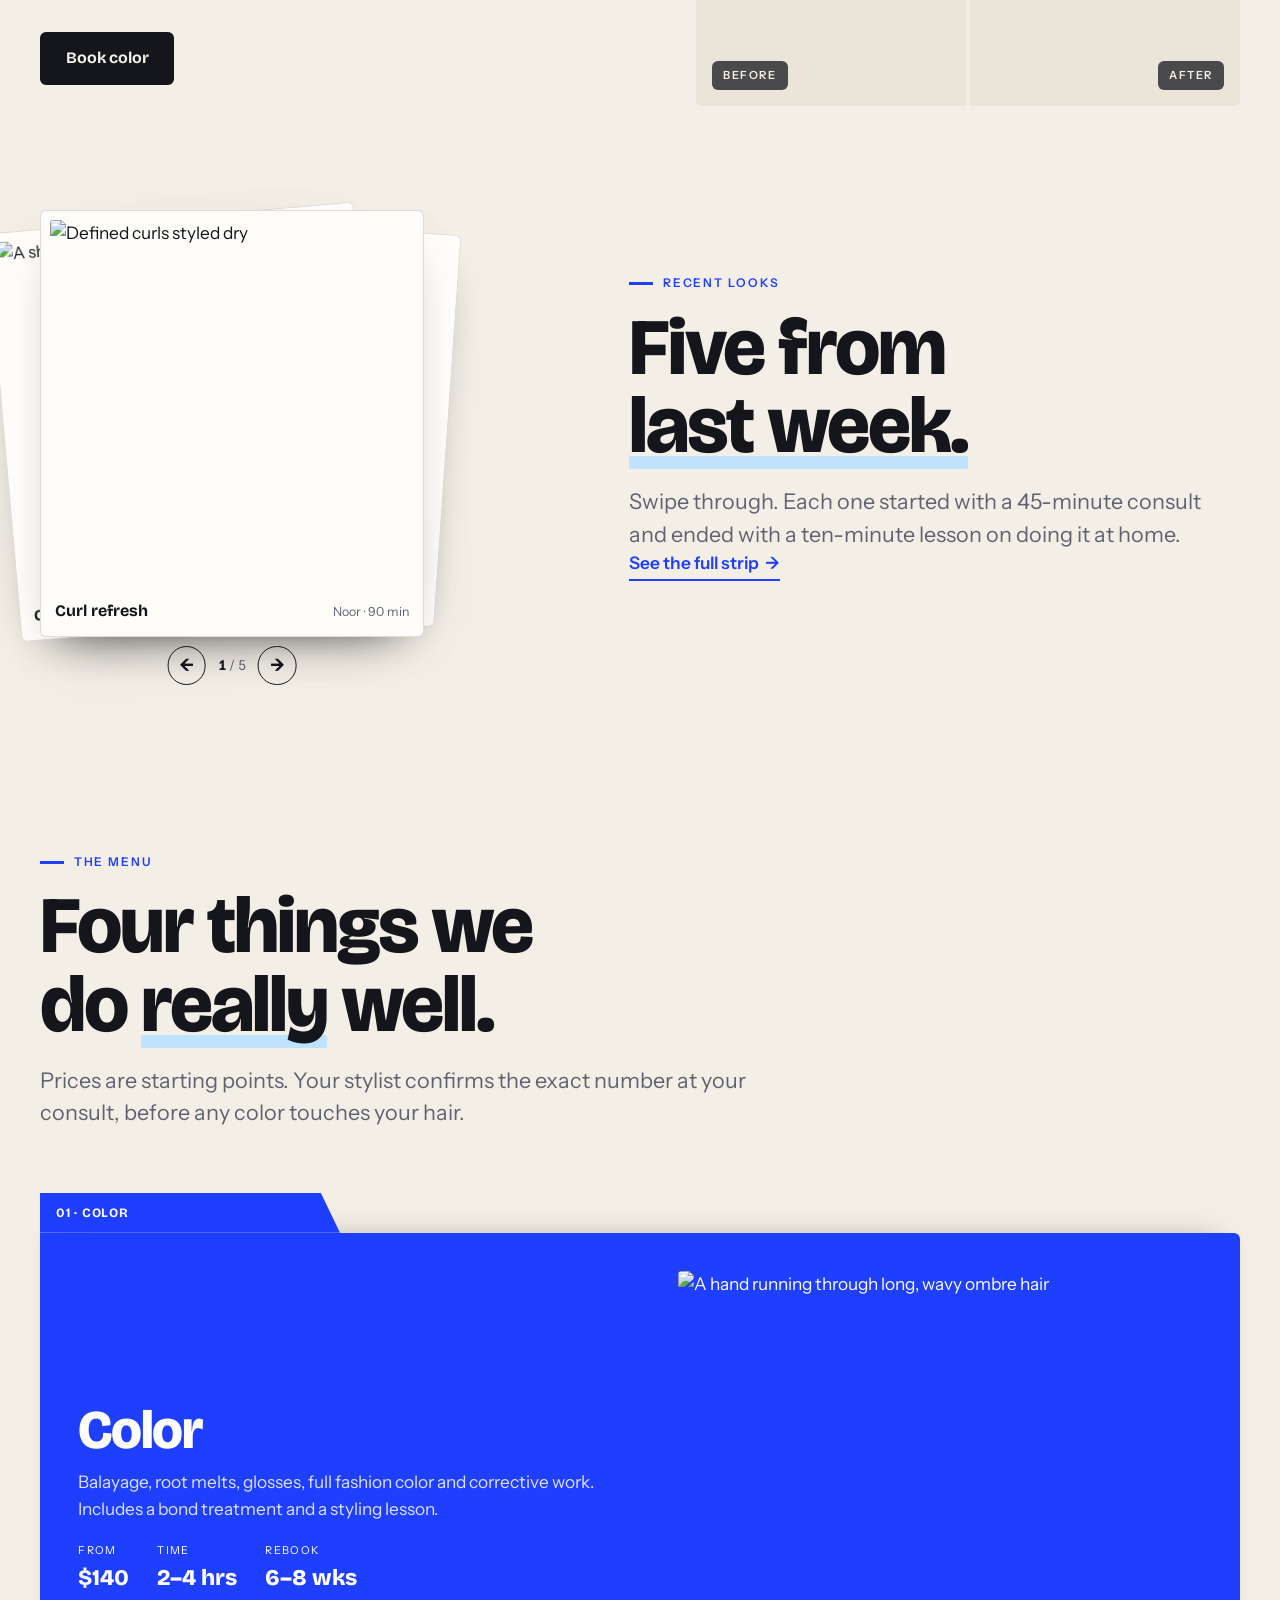
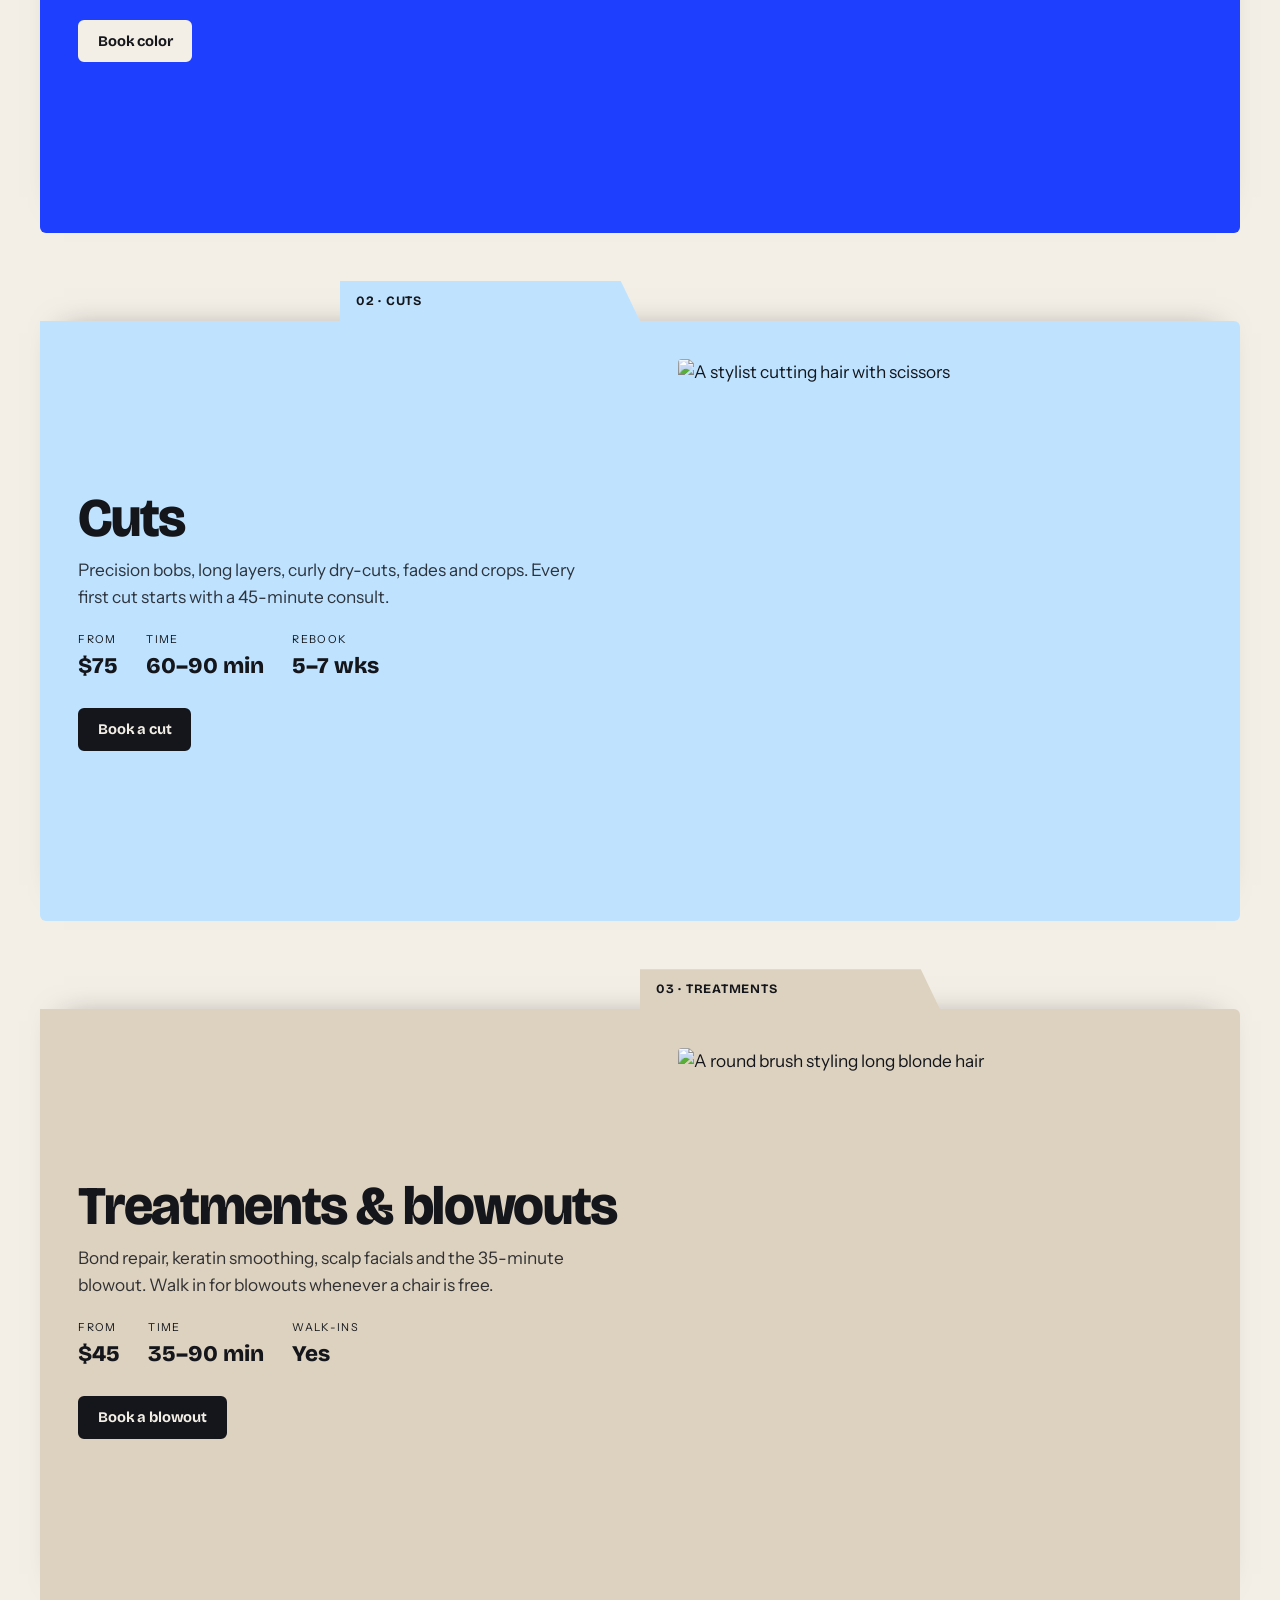
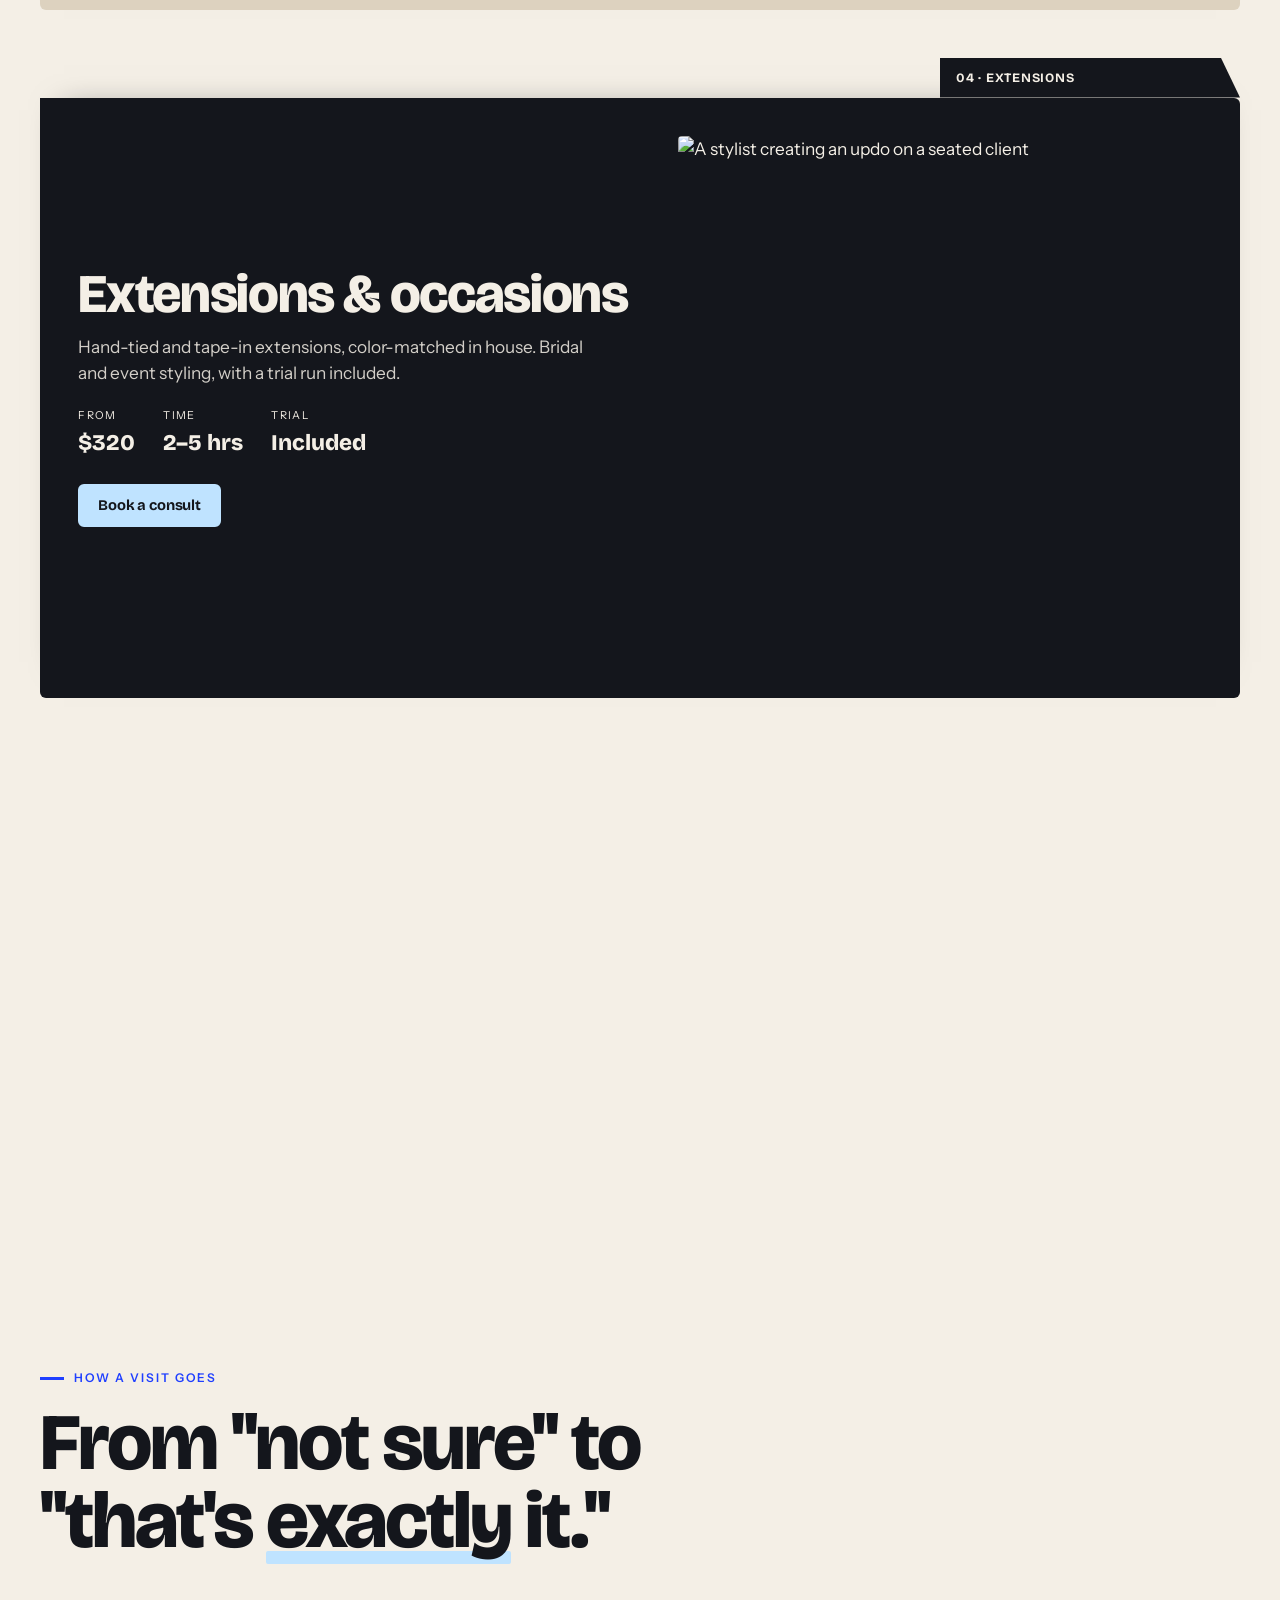
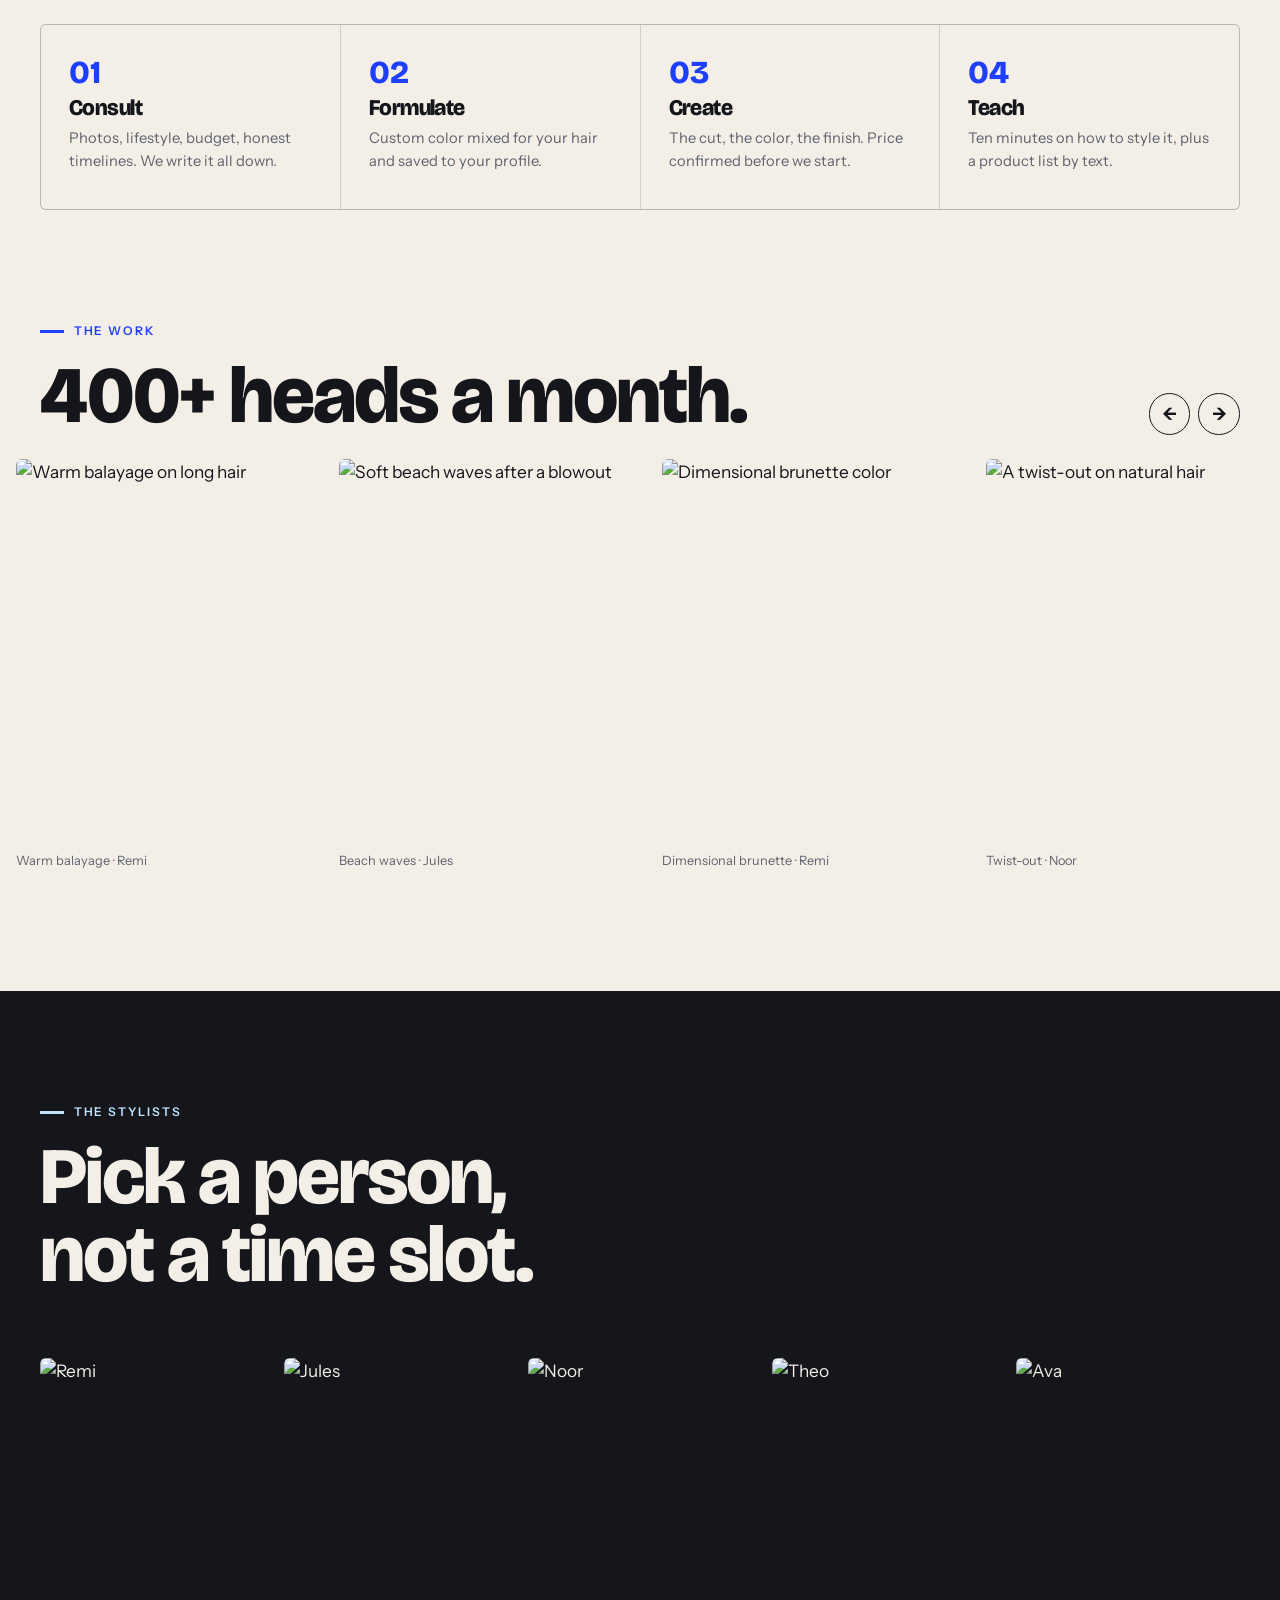
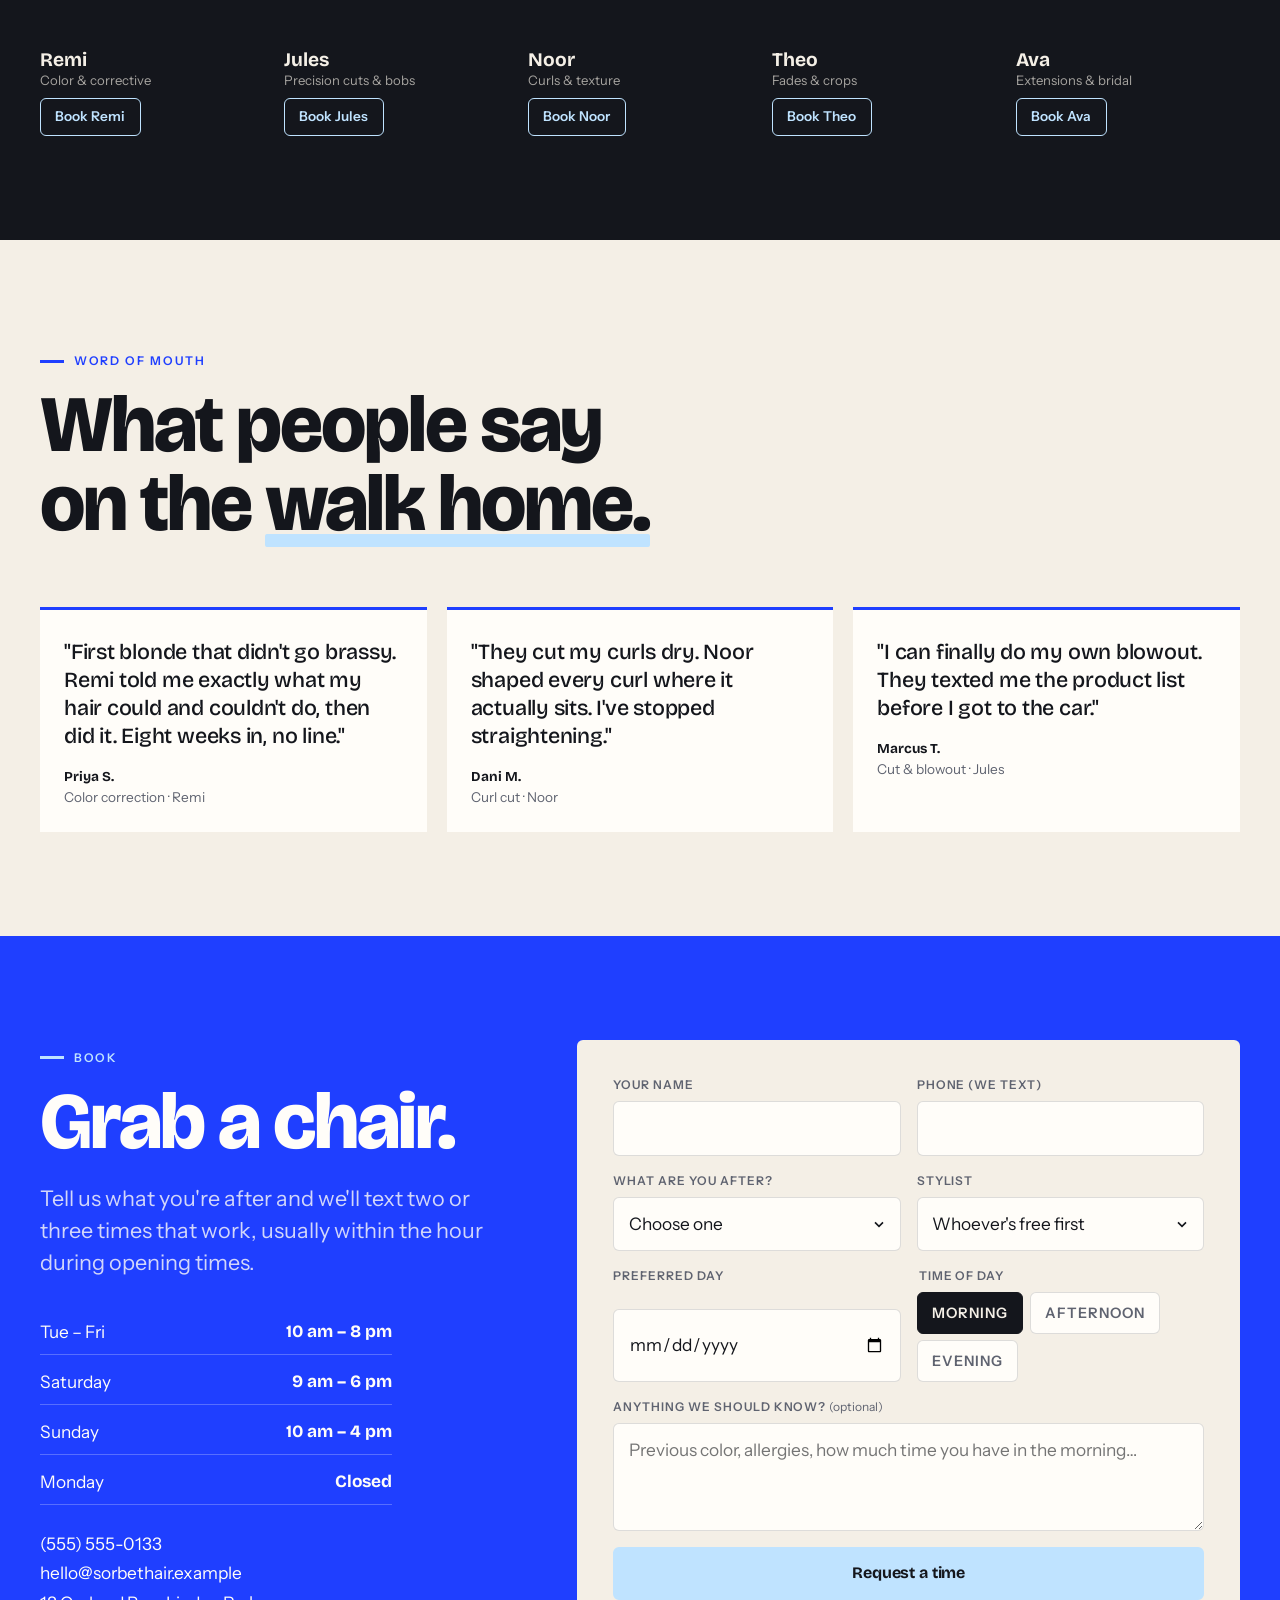
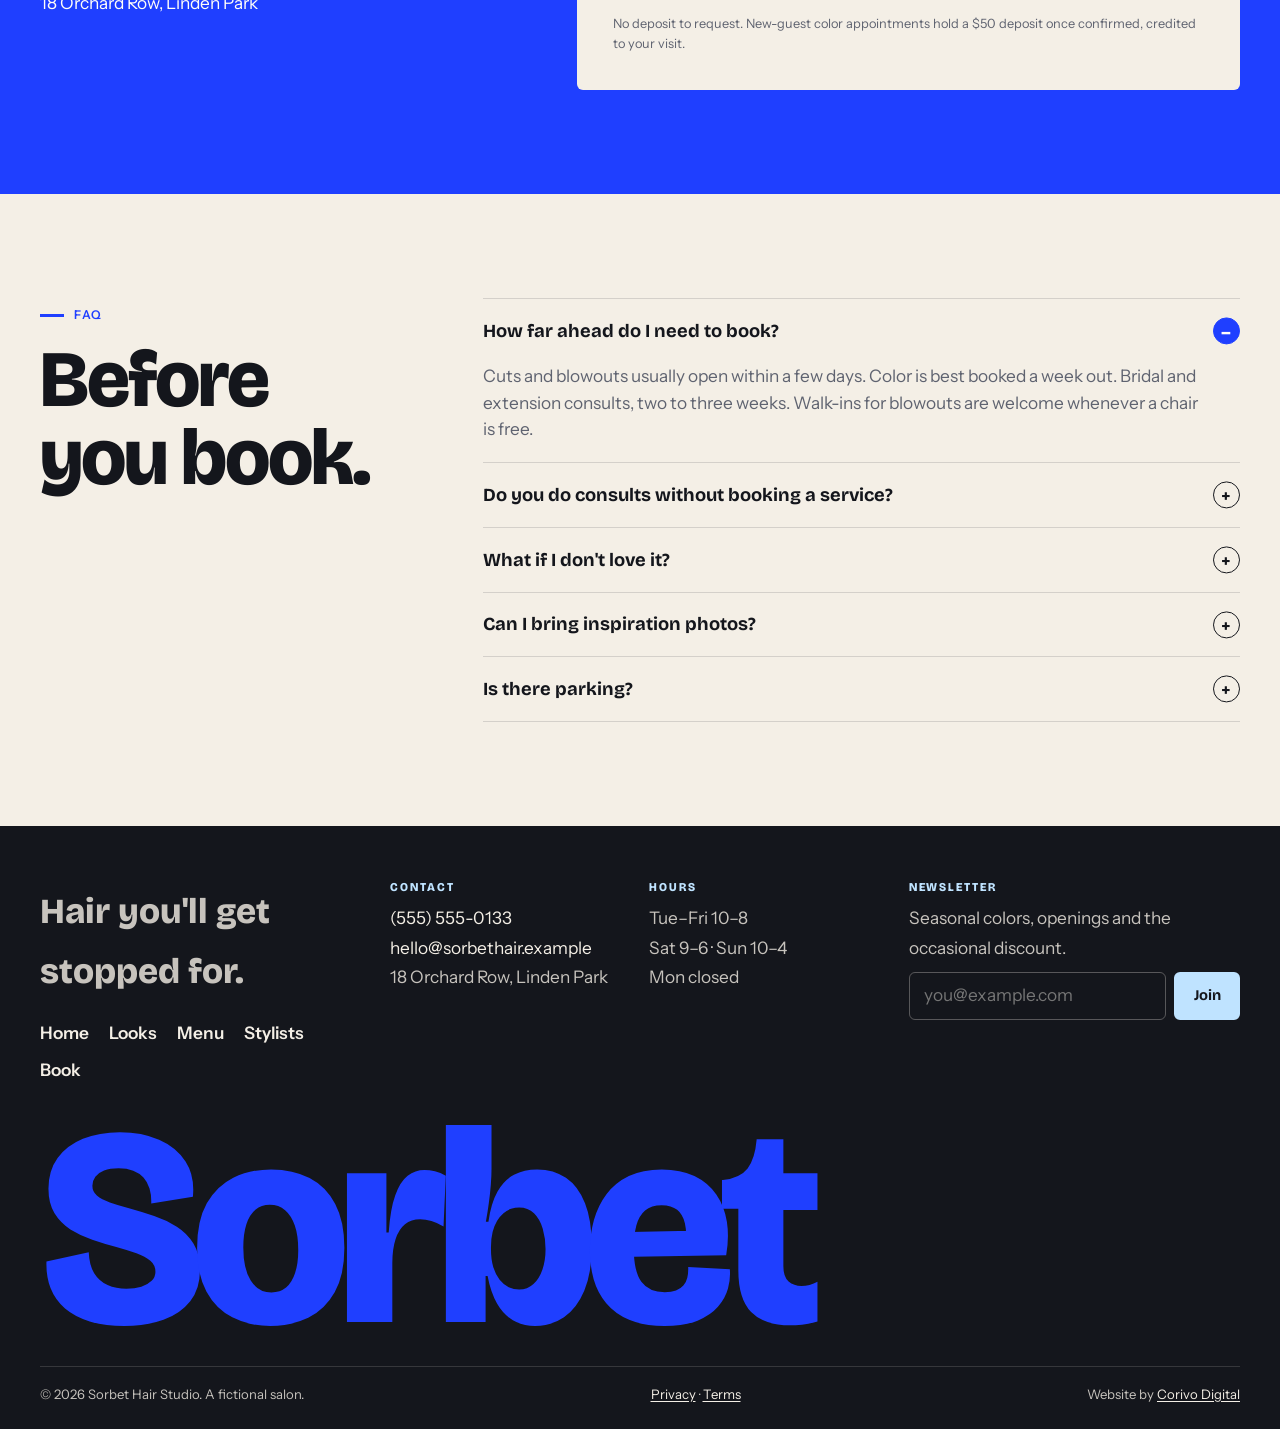
==== commit 02bc2a87: "Swap the hero photo for a pink-on-blue portrait Co-Authored-By: Claude Fable 5.1 <noreply@anthropic." ====
--- a/index.html
+++ b/index.html
@@ -25,7 +25,7 @@
   <link rel="preconnect" href="https://fonts.gstatic.com" crossorigin>
   <link rel="preconnect" href="https://images.unsplash.com">
   <link href="https://fonts.googleapis.com/css2?family=Bricolage+Grotesque:opsz,wght@12..96,500;12..96,700;12..96,800&family=Instrument+Sans:ital,wght@0,400;0,500;0,600;1,400&display=swap" rel="stylesheet">
-  <link rel="preload" as="image" href="https://images.unsplash.com/photo-1595711548455-8592f61630cf?auto=format&fit=crop&crop=faces&w=1000&h=1250&q=72" fetchpriority="high">
+  <link rel="preload" as="image" href="https://images.unsplash.com/photo-1583167461820-d79d51f89d7a?auto=format&fit=crop&crop=faces&w=1000&h=1250&q=72" fetchpriority="high">
   <link rel="stylesheet" href="styles.css">
   <script src="script.js" defer></script>
 
@@ -86,9 +86,9 @@
           </dl>
         </div>
         <figure class="hero__media">
-          <img src="https://images.unsplash.com/photo-1595711548455-8592f61630cf?auto=format&amp;fit=crop&amp;crop=faces&amp;w=1000&amp;h=1250&amp;q=72" alt="A client with a copper color and braided updo" fetchpriority="high" decoding="async">
+          <img src="https://images.unsplash.com/photo-1583167461820-d79d51f89d7a?auto=format&amp;fit=crop&amp;crop=faces&amp;w=1000&amp;h=1250&amp;q=72" alt="A client with a bubblegum pink color against a blue backdrop" fetchpriority="high" decoding="async">
           <span class="sticker"><b>92%</b>of guests rebook</span>
-          <figcaption>Copper color &amp; updo &middot; Remi</figcaption>
+          <figcaption>Bubblegum pink &middot; Remi</figcaption>
         </figure>
       </div>
       <div class="band" aria-label="At a glance">
--- a/styles.css
+++ b/styles.css
@@ -215,7 +215,7 @@
 .strip__ctl { display: flex; gap: 0.5rem; }
 .strip__ctl button { width: 2.6rem; height: 2.6rem; border-radius: 50%; border: 1.5px solid var(--ink); background: transparent; cursor: pointer; font-weight: 700; transition: background 0.2s, color 0.2s; }
 .strip__ctl button:hover { background: var(--ink); color: var(--bone); }
-.strip__scroller { display: flex; gap: 1rem; overflow-x: auto; scroll-snap-type: x mandatory; scroll-behavior: smooth; padding: 0 var(--gutter) 1rem; scrollbar-width: none; -webkit-overflow-scrolling: touch; }
+.strip__scroller { --edge: max(var(--gutter), calc((100% - 78rem) / 2)); display: flex; gap: 1rem; overflow-x: auto; scroll-snap-type: x mandatory; scroll-behavior: smooth; padding: 0 var(--edge) 1rem; scroll-padding-inline: var(--edge); scrollbar-width: none; -webkit-overflow-scrolling: touch; }
 .strip__scroller::-webkit-scrollbar { display: none; }
 .strip__scroller figure { flex: none; width: clamp(14rem, 24vw, 20rem); scroll-snap-align: start; margin: 0; }
 .strip__scroller img { width: 100%; aspect-ratio: 4 / 5; object-fit: cover; border-radius: var(--r); }
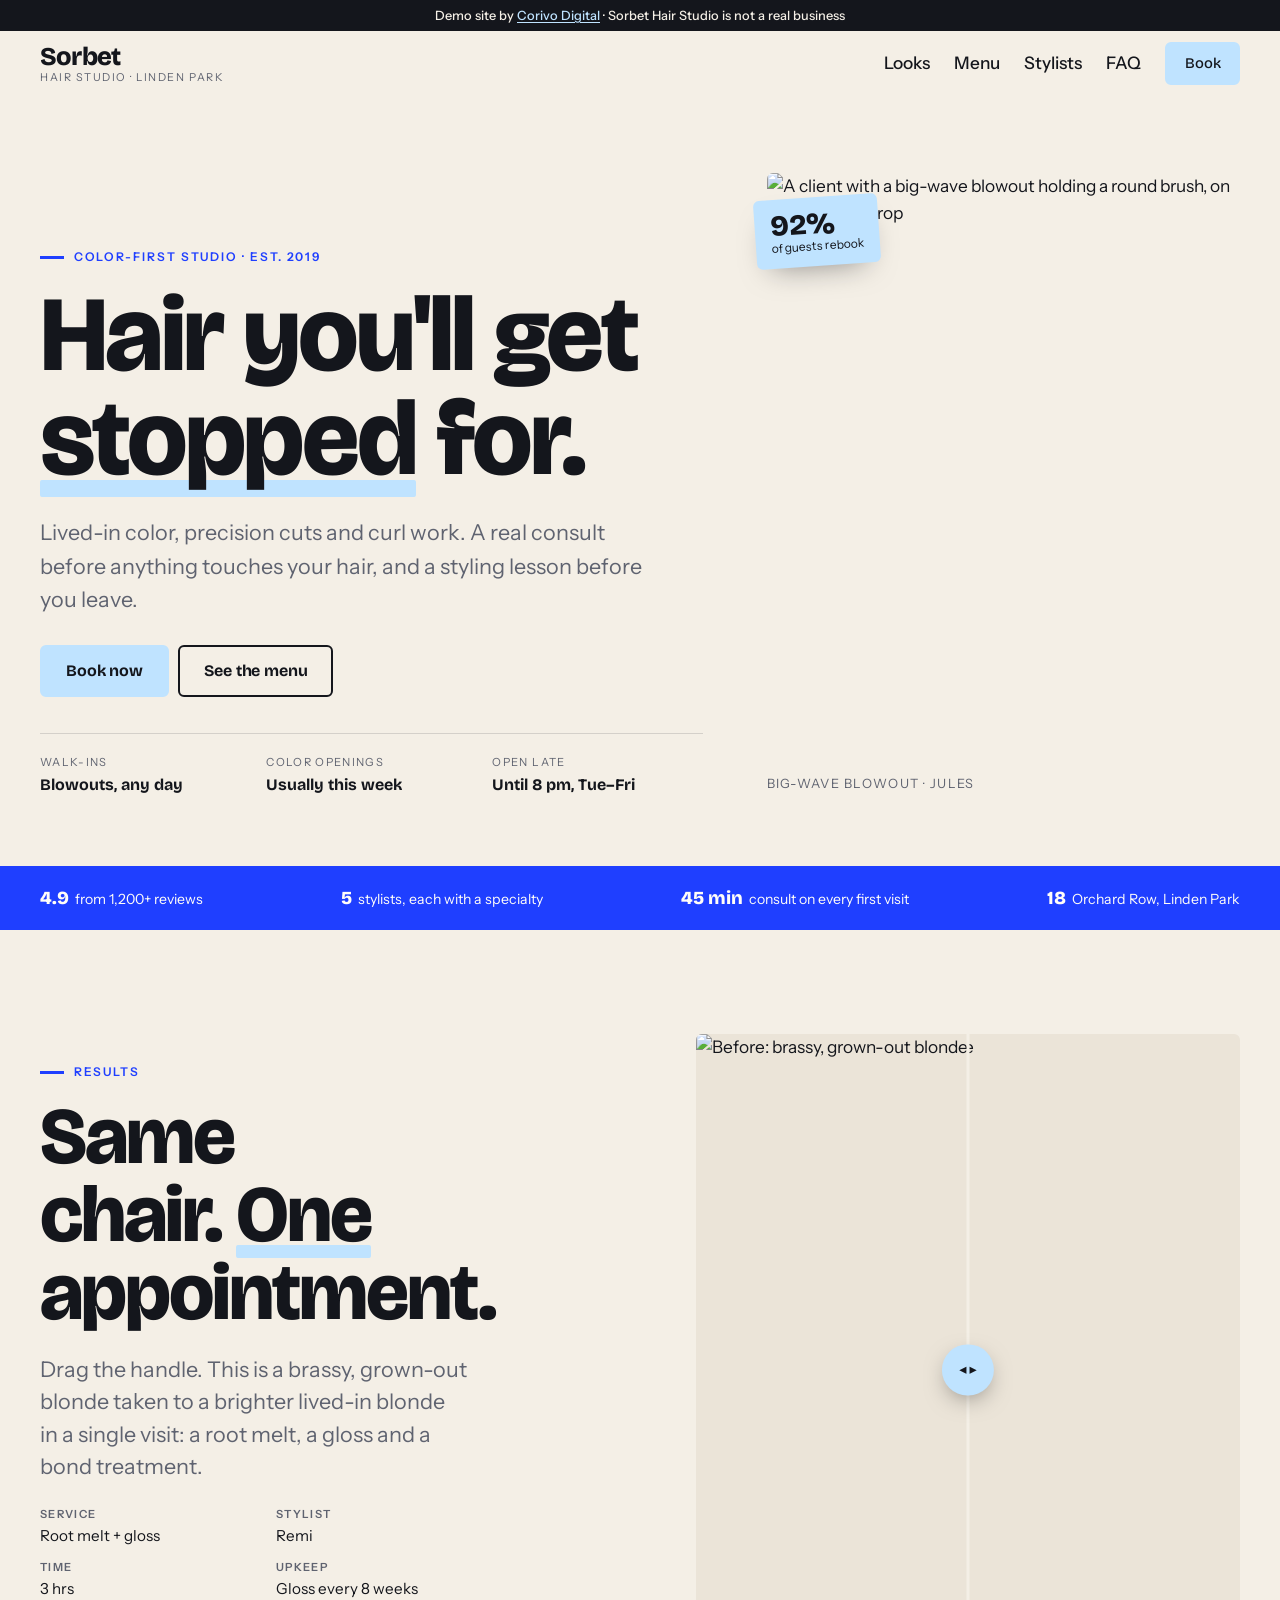
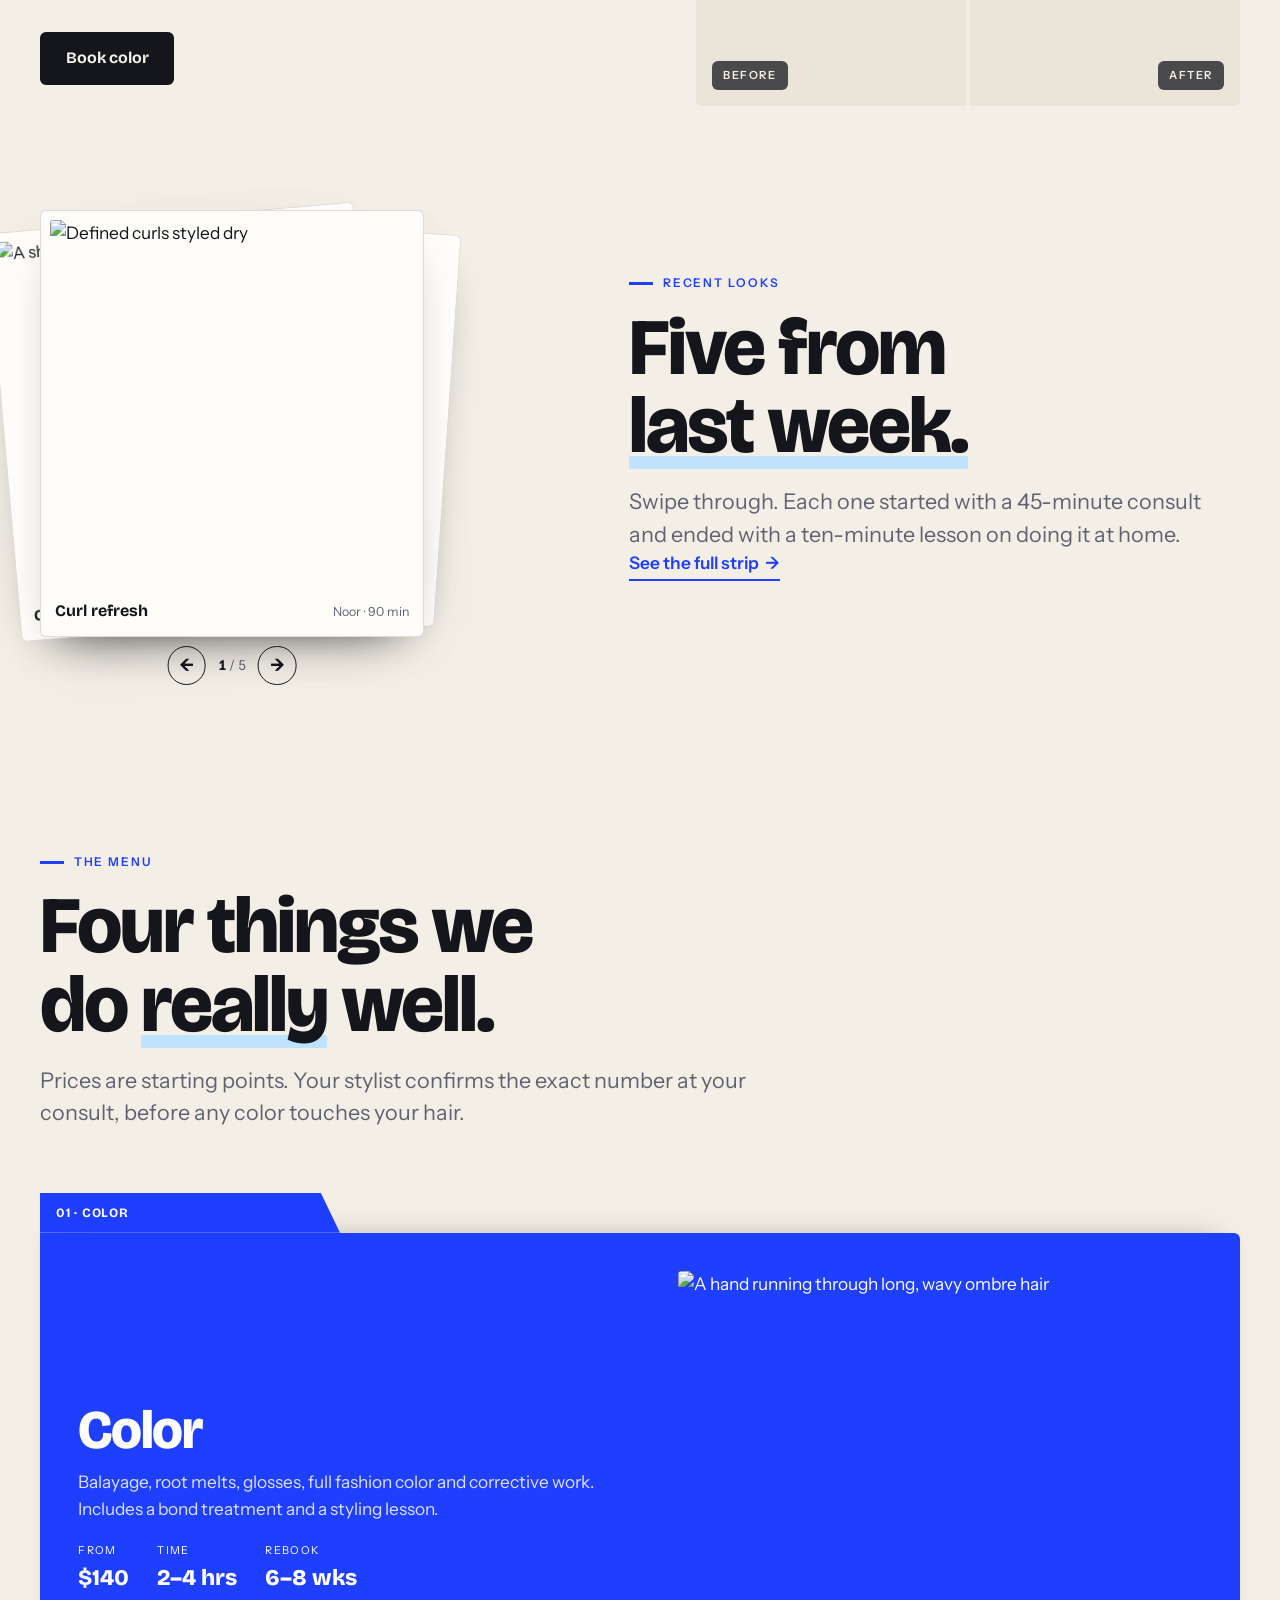
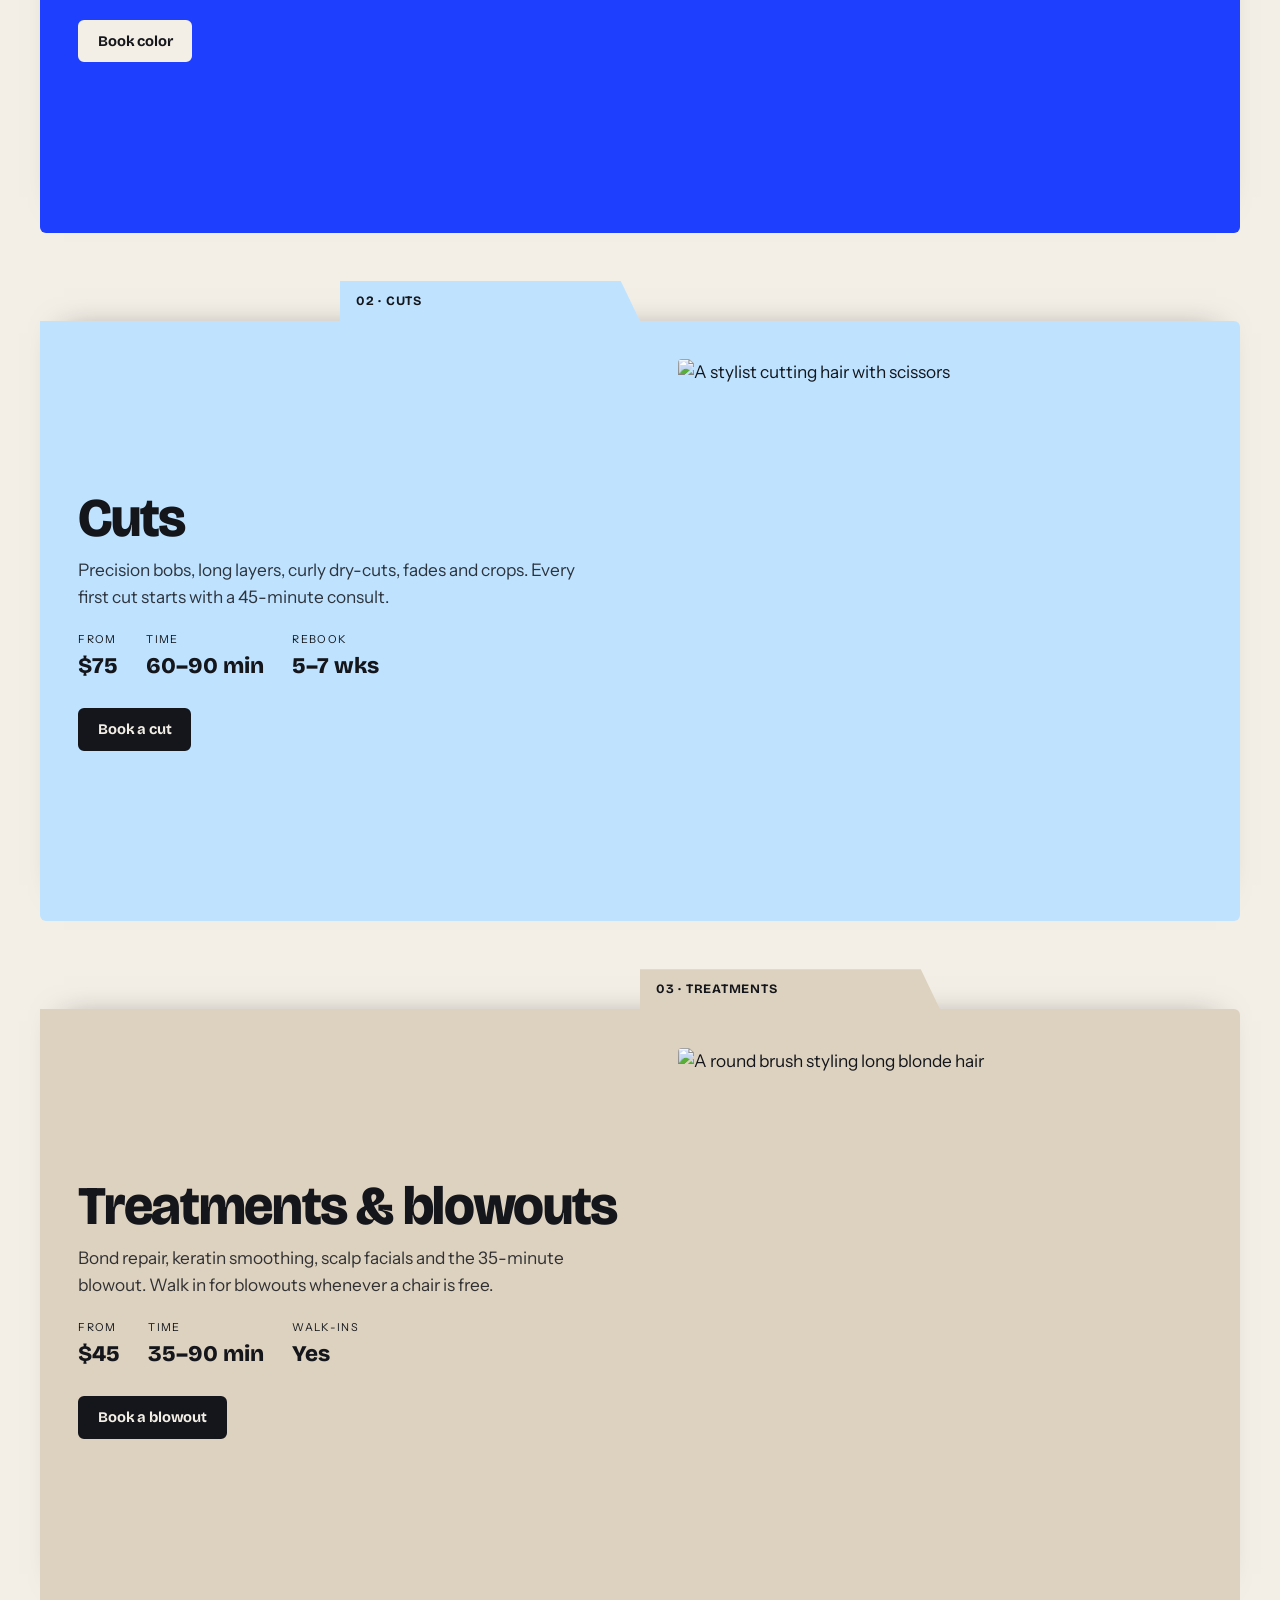
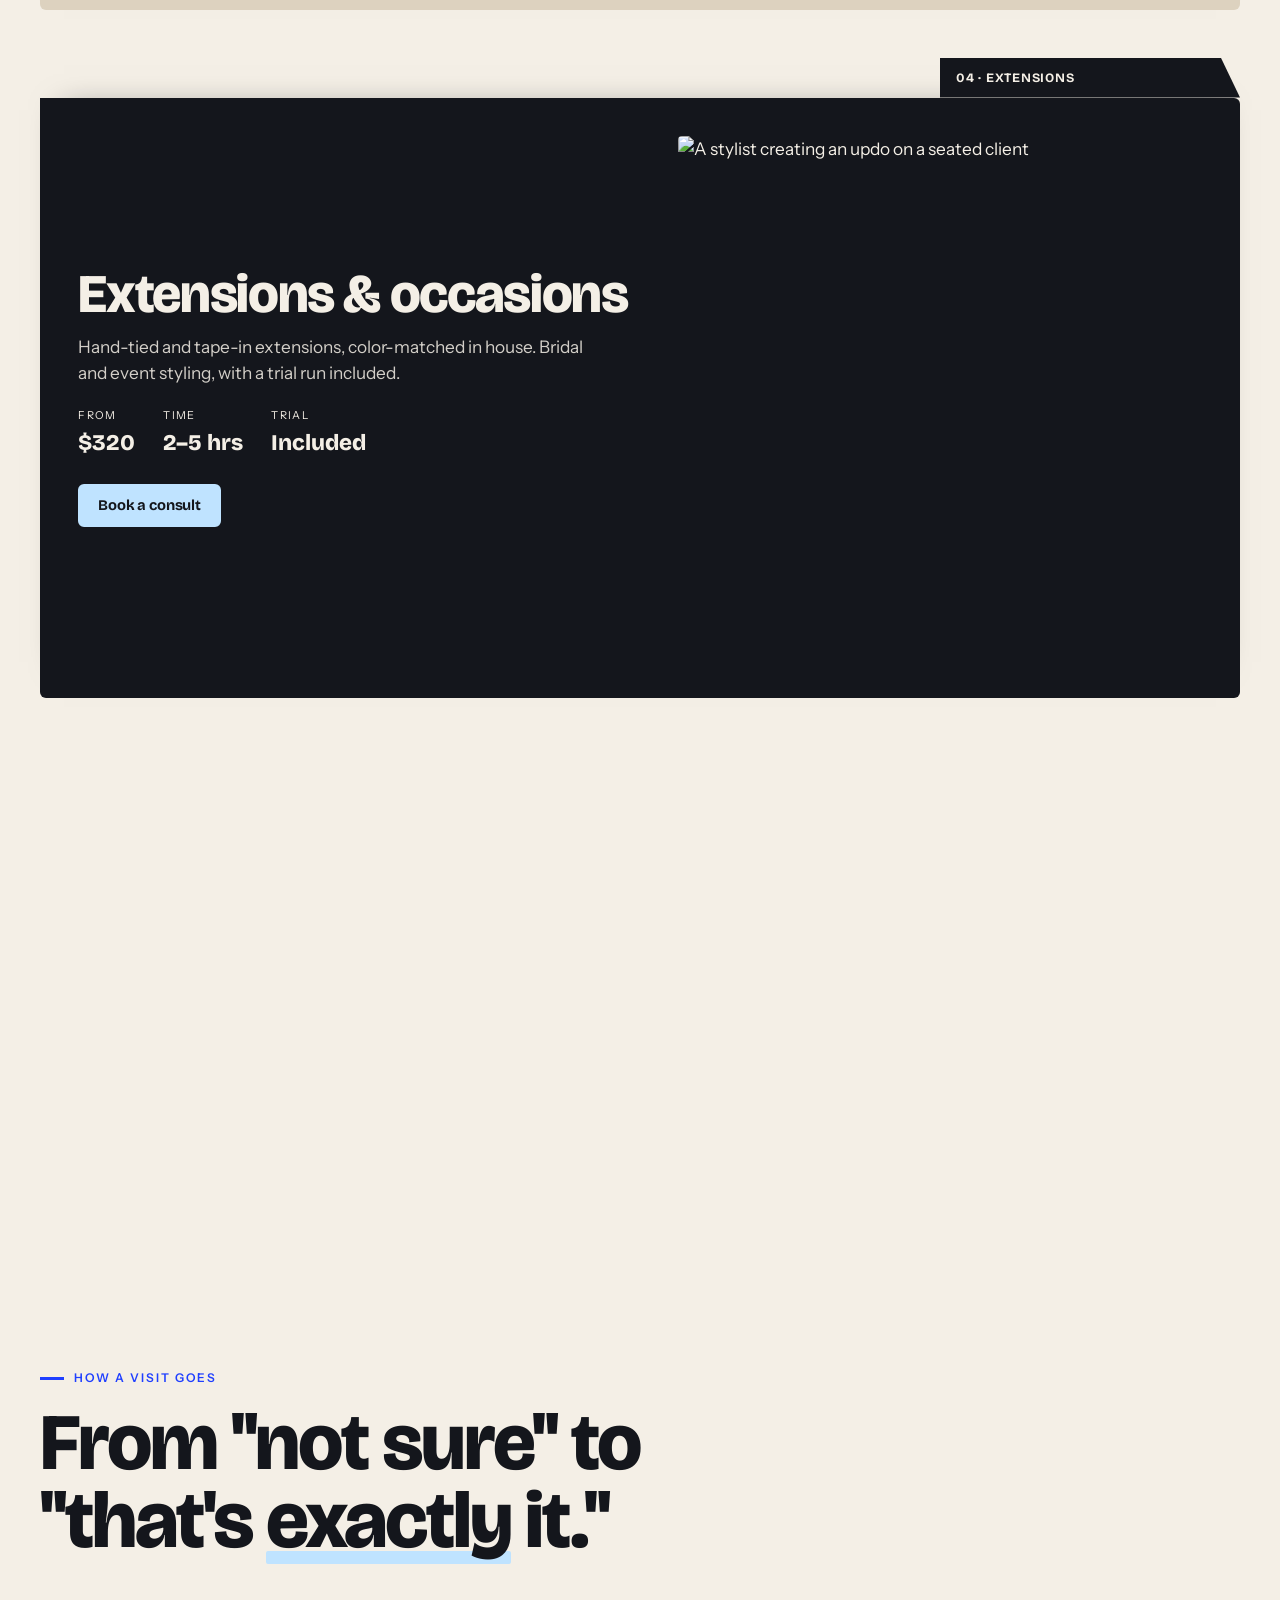
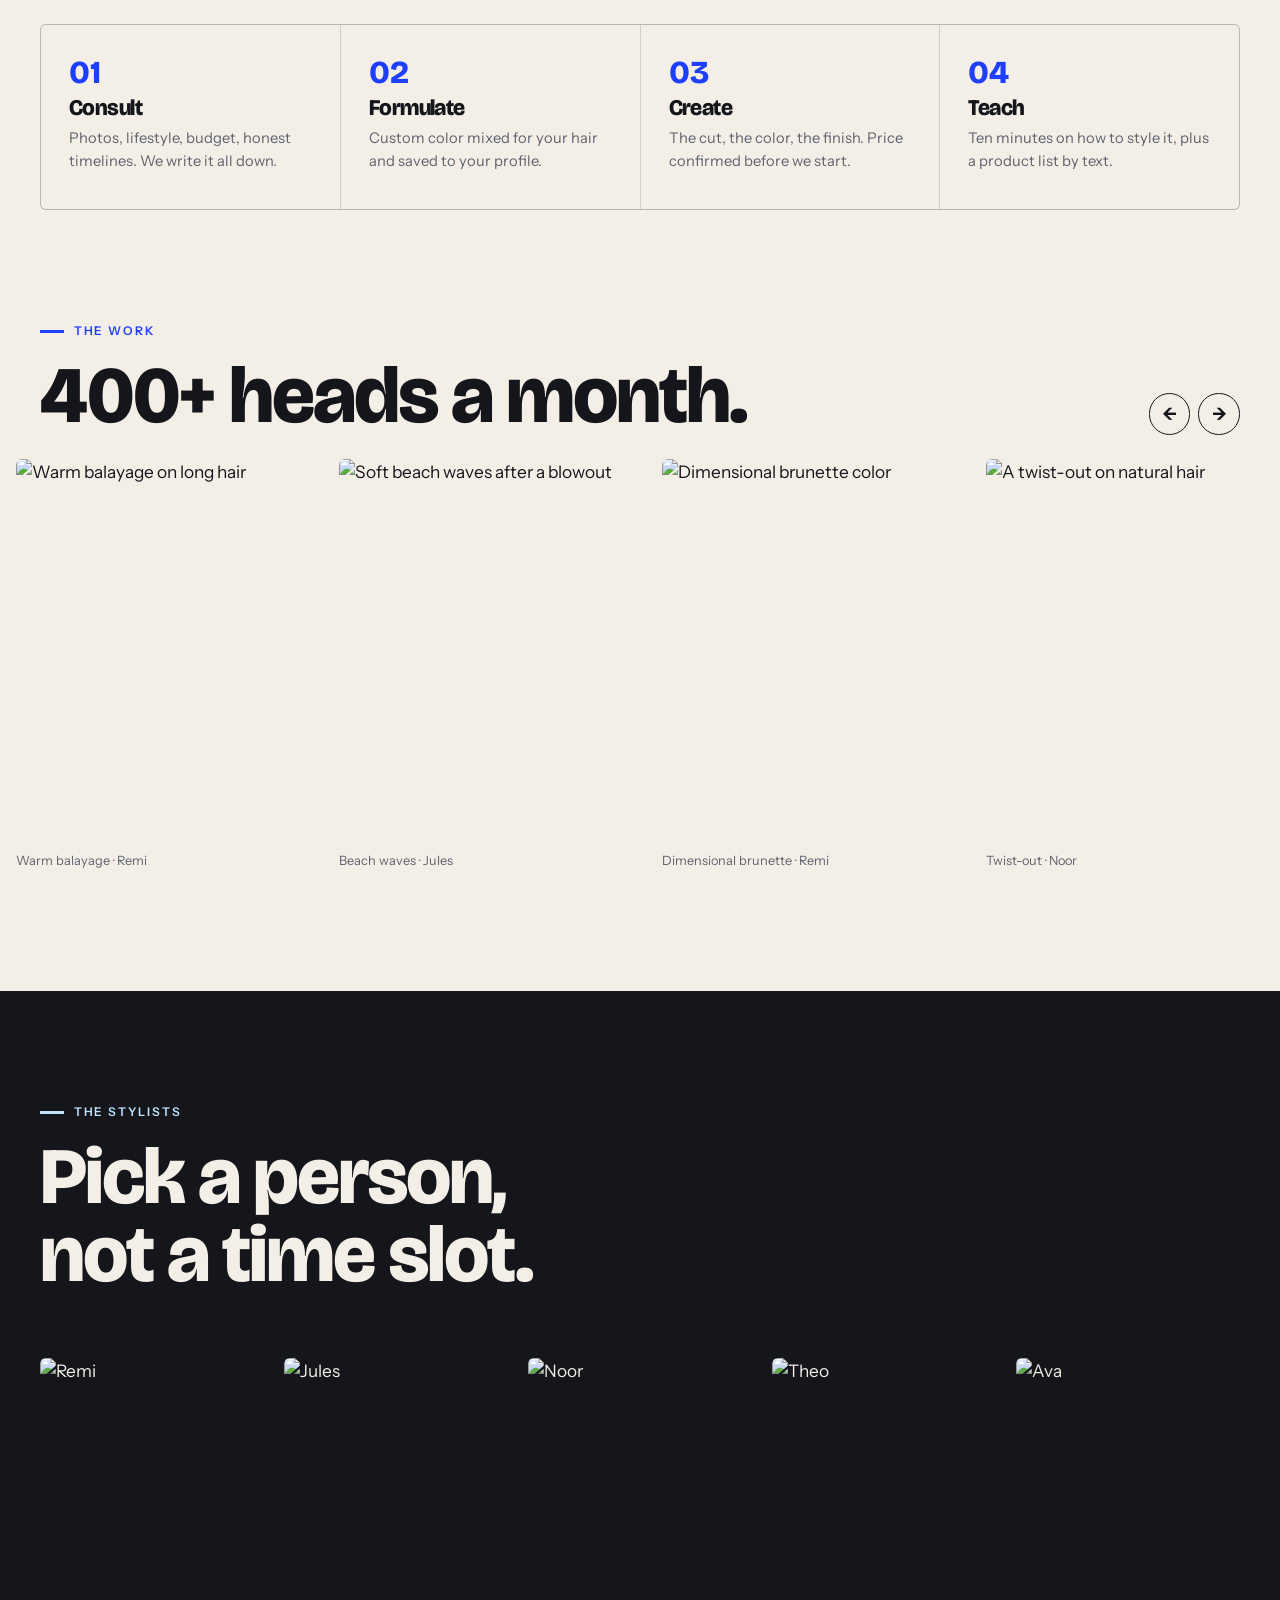
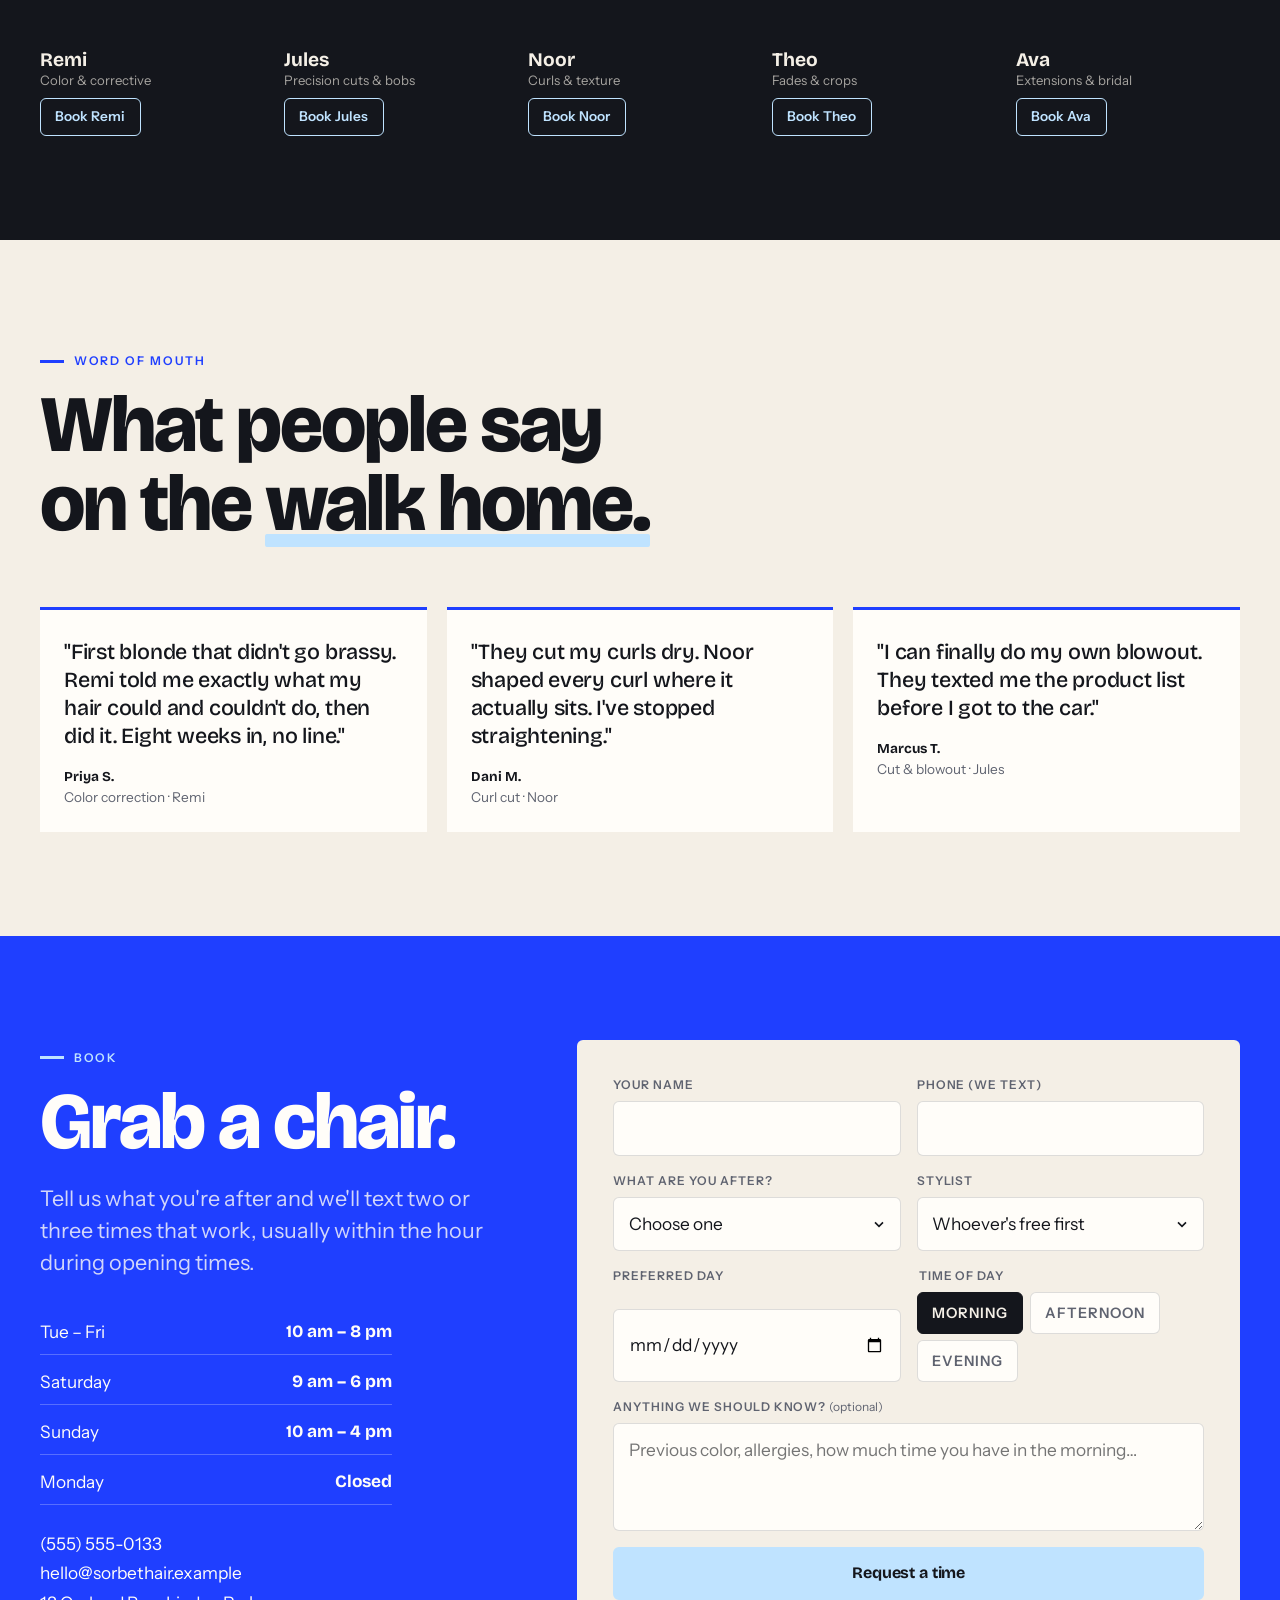
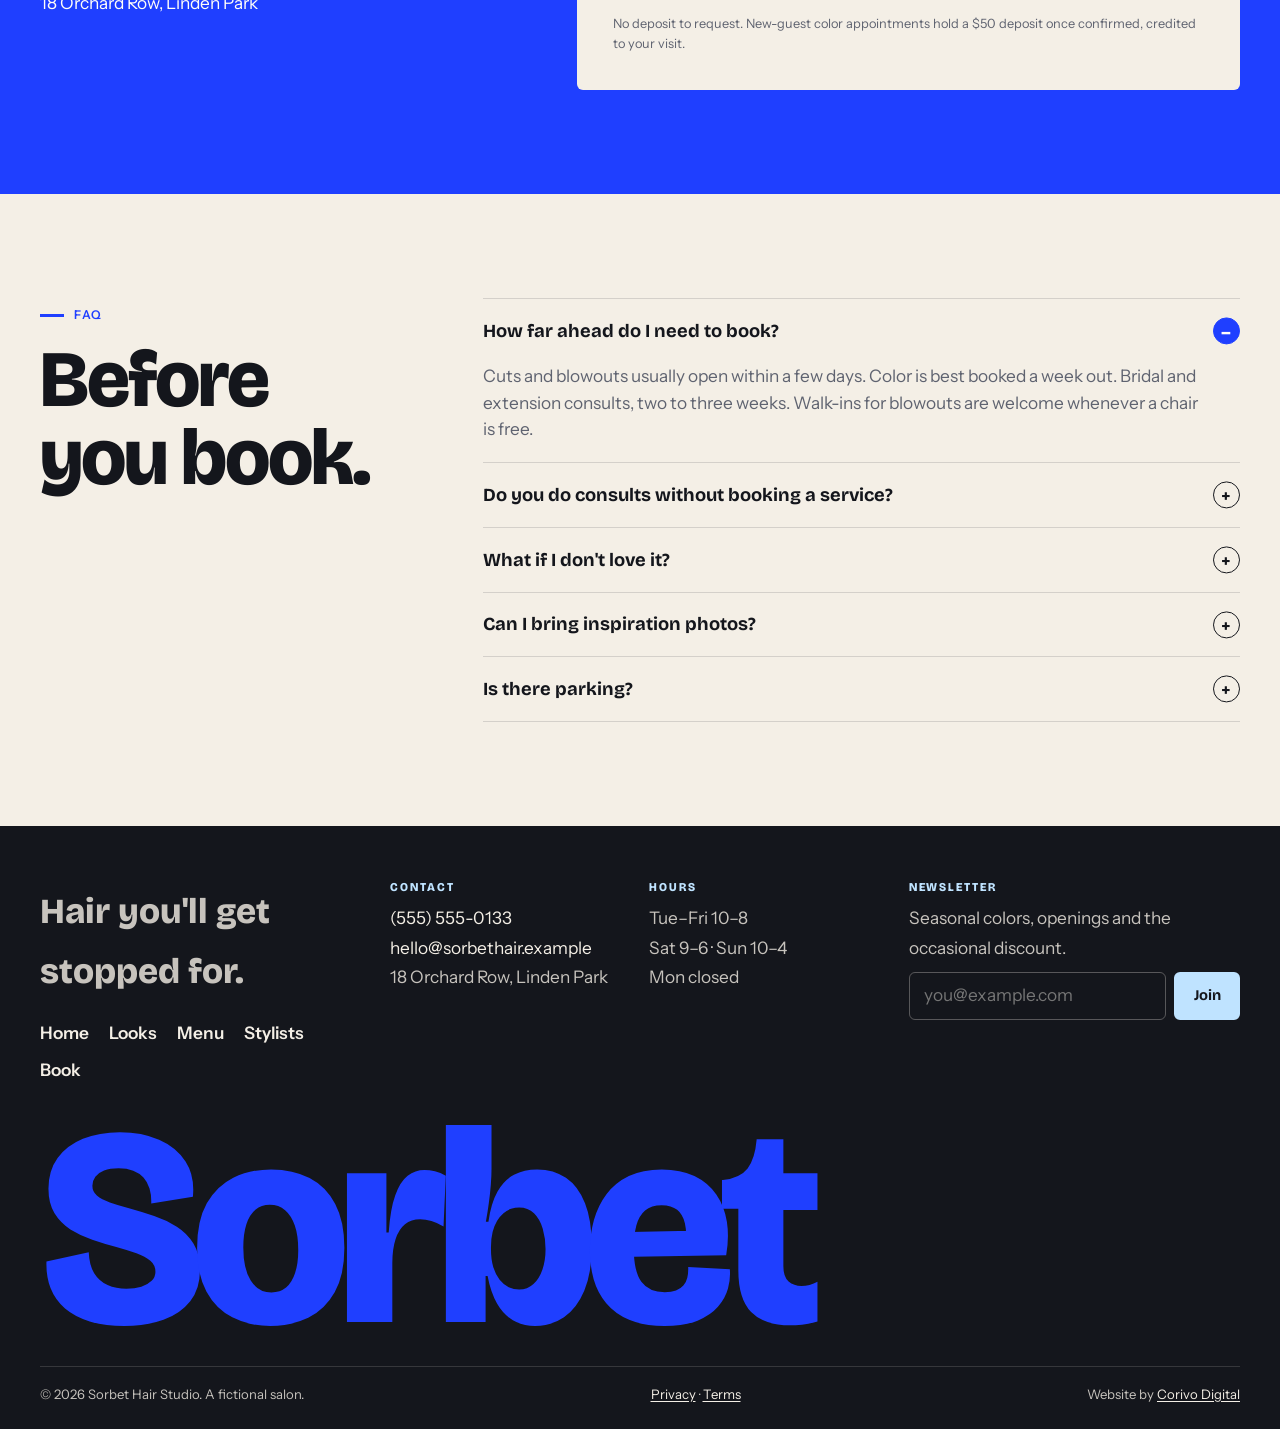
==== commit 8927bdbe: "Replace the hero photo with the round-brush blowout portrait Co-Authored-By: Claude Fable 5.1 <norep" ====
--- a/index.html
+++ b/index.html
@@ -25,7 +25,7 @@
   <link rel="preconnect" href="https://fonts.gstatic.com" crossorigin>
   <link rel="preconnect" href="https://images.unsplash.com">
   <link href="https://fonts.googleapis.com/css2?family=Bricolage+Grotesque:opsz,wght@12..96,500;12..96,700;12..96,800&family=Instrument+Sans:ital,wght@0,400;0,500;0,600;1,400&display=swap" rel="stylesheet">
-  <link rel="preload" as="image" href="https://images.unsplash.com/photo-1583167461820-d79d51f89d7a?auto=format&fit=crop&crop=faces&w=1000&h=1250&q=72" fetchpriority="high">
+  <link rel="preload" as="image" href="https://images.unsplash.com/photo-1779398261387-3399331438f4?auto=format&fit=crop&crop=faces&w=1000&h=1250&q=72" fetchpriority="high">
   <link rel="stylesheet" href="styles.css">
   <script src="script.js" defer></script>
 
@@ -86,9 +86,9 @@
           </dl>
         </div>
         <figure class="hero__media">
-          <img src="https://images.unsplash.com/photo-1583167461820-d79d51f89d7a?auto=format&amp;fit=crop&amp;crop=faces&amp;w=1000&amp;h=1250&amp;q=72" alt="A client with a bubblegum pink color against a blue backdrop" fetchpriority="high" decoding="async">
+          <img src="https://images.unsplash.com/photo-1779398261387-3399331438f4?auto=format&amp;fit=crop&amp;crop=faces&amp;w=1000&amp;h=1250&amp;q=72" alt="A client with a big-wave blowout holding a round brush, on a peach backdrop" fetchpriority="high" decoding="async">
           <span class="sticker"><b>92%</b>of guests rebook</span>
-          <figcaption>Bubblegum pink &middot; Remi</figcaption>
+          <figcaption>Big-wave blowout &middot; Jules</figcaption>
         </figure>
       </div>
       <div class="band" aria-label="At a glance">
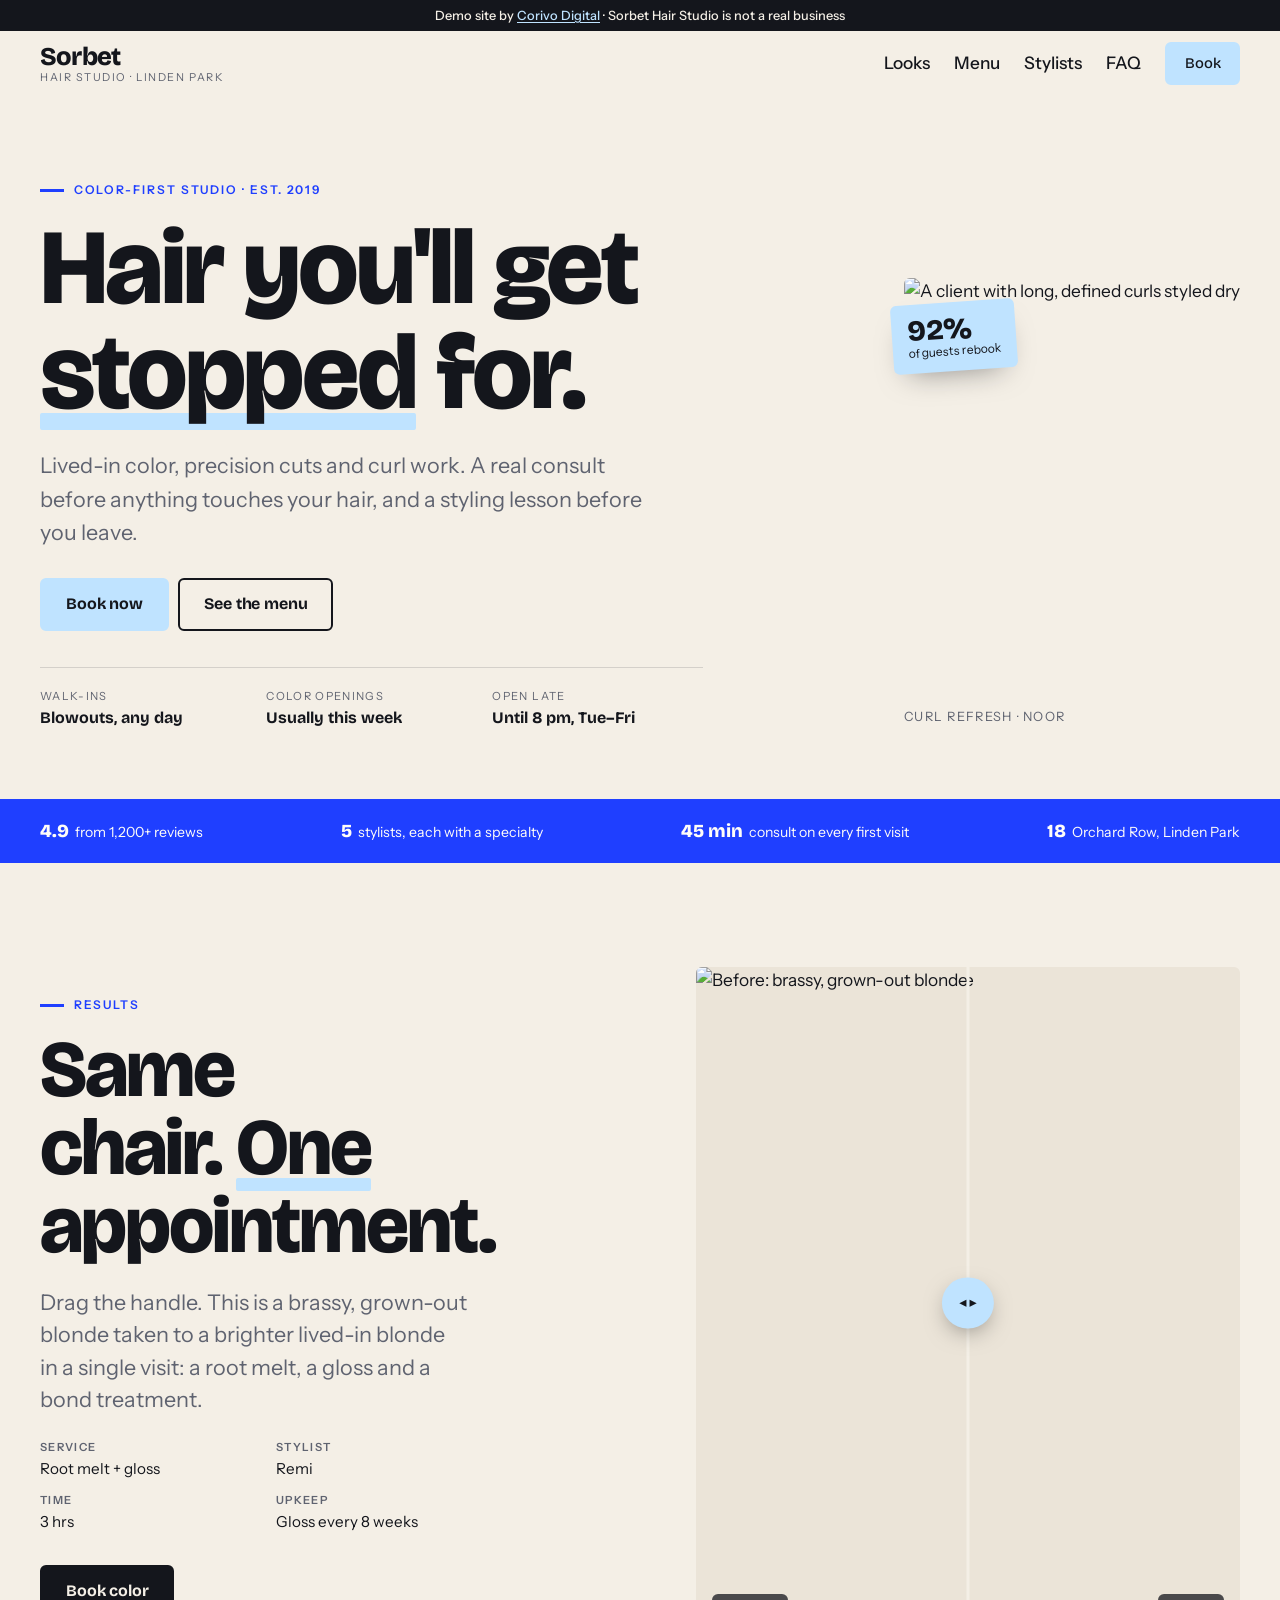
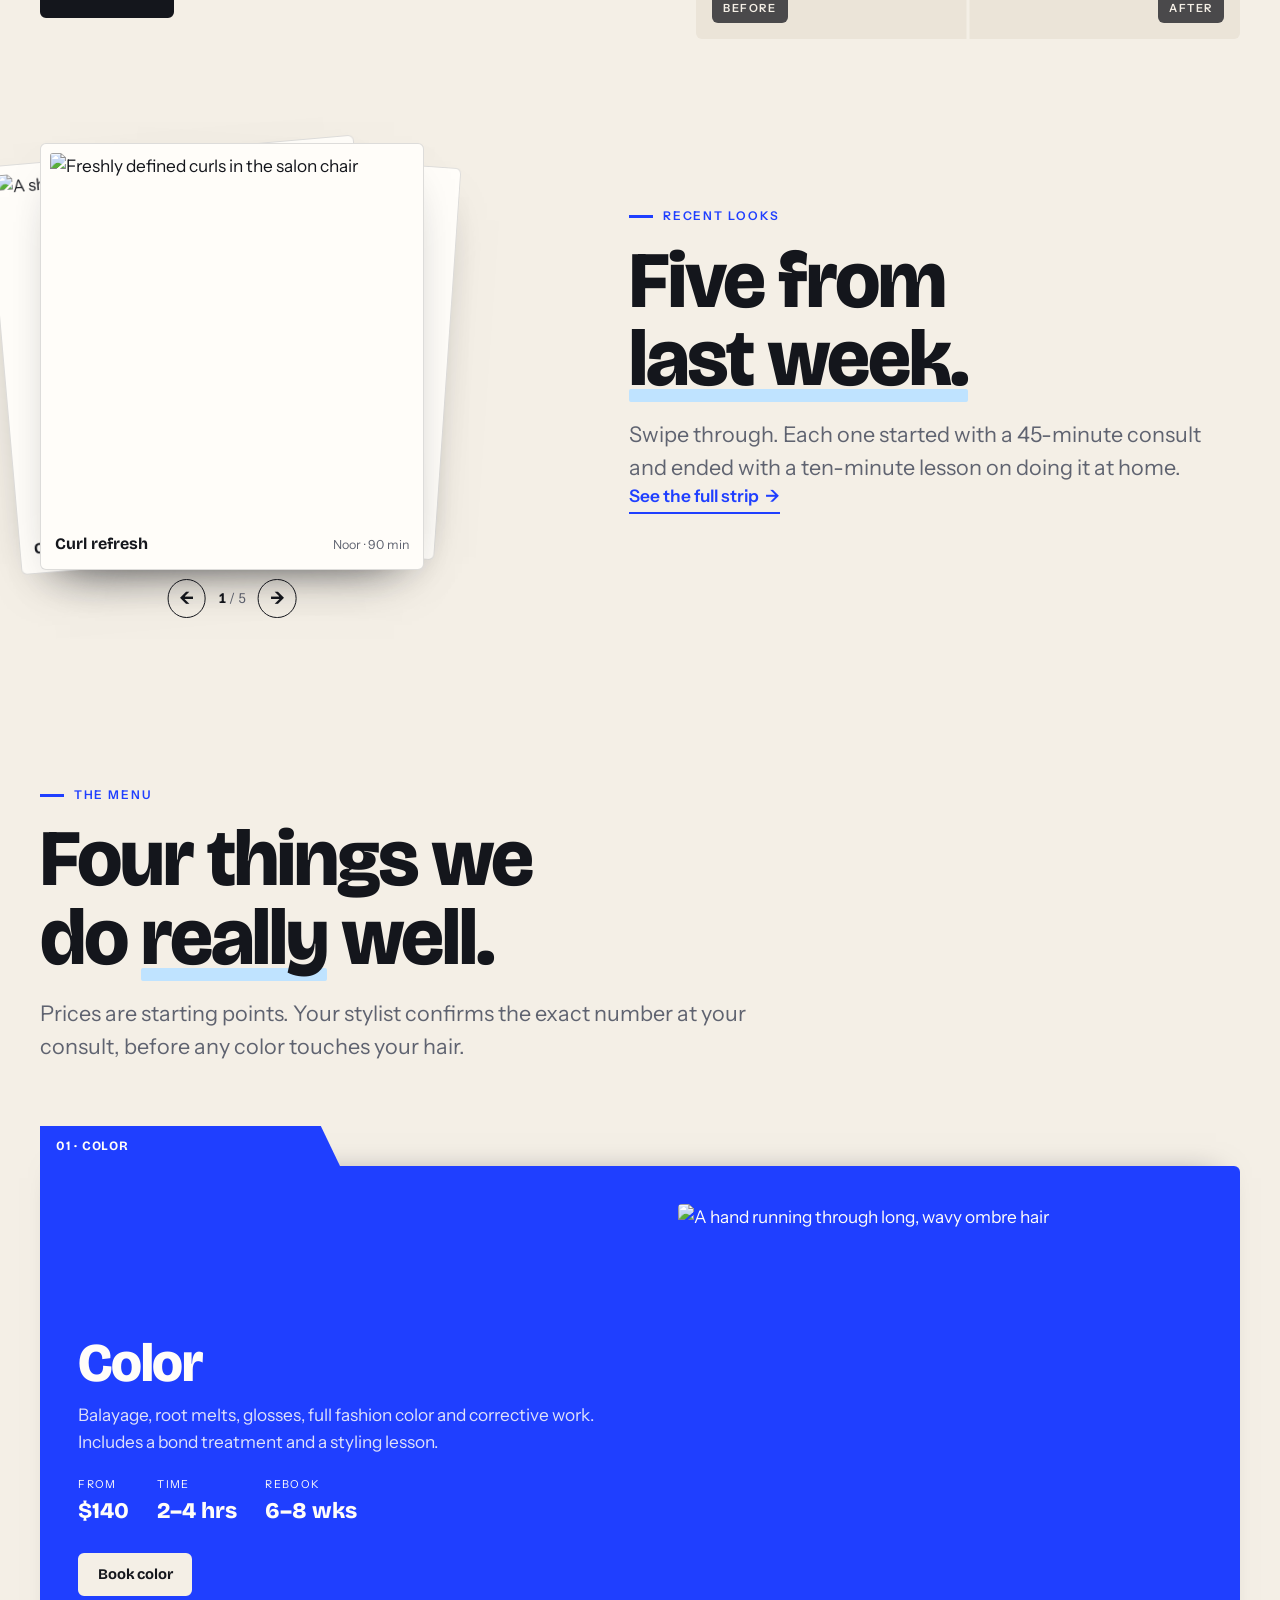
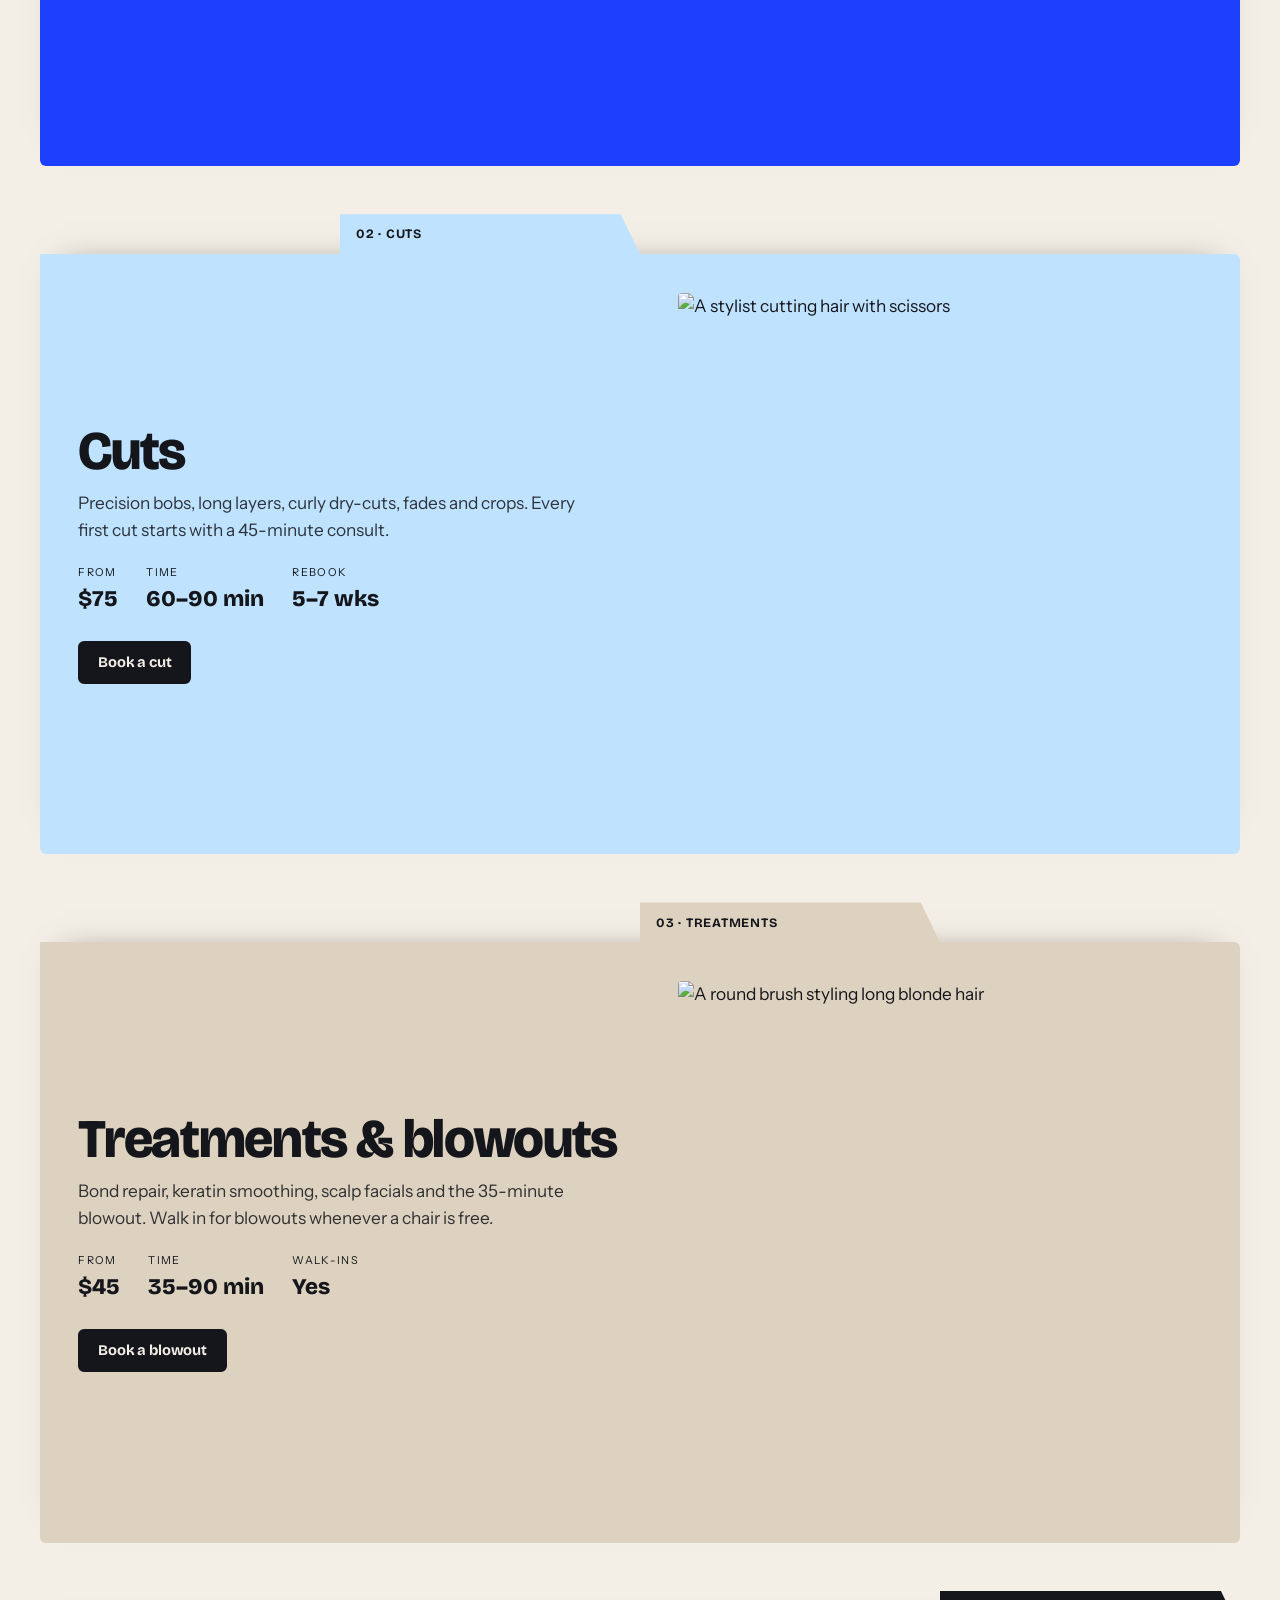
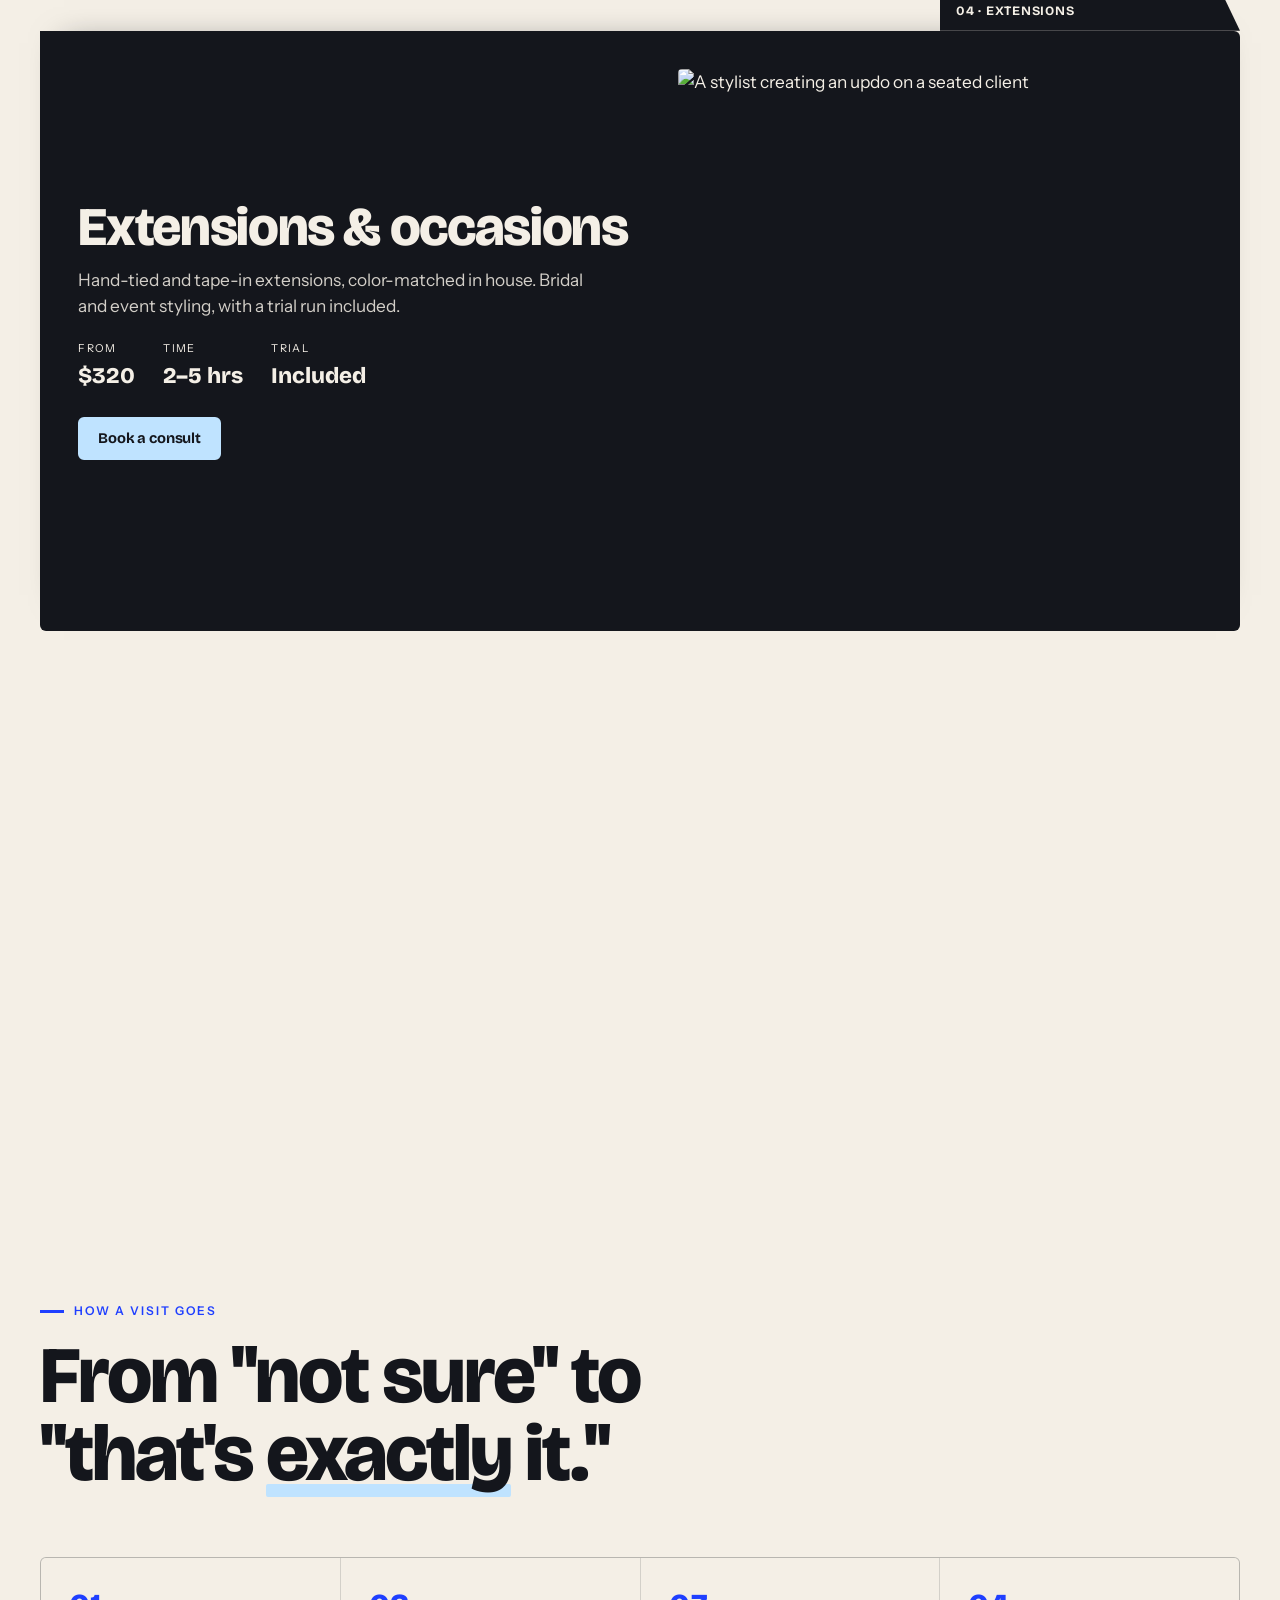
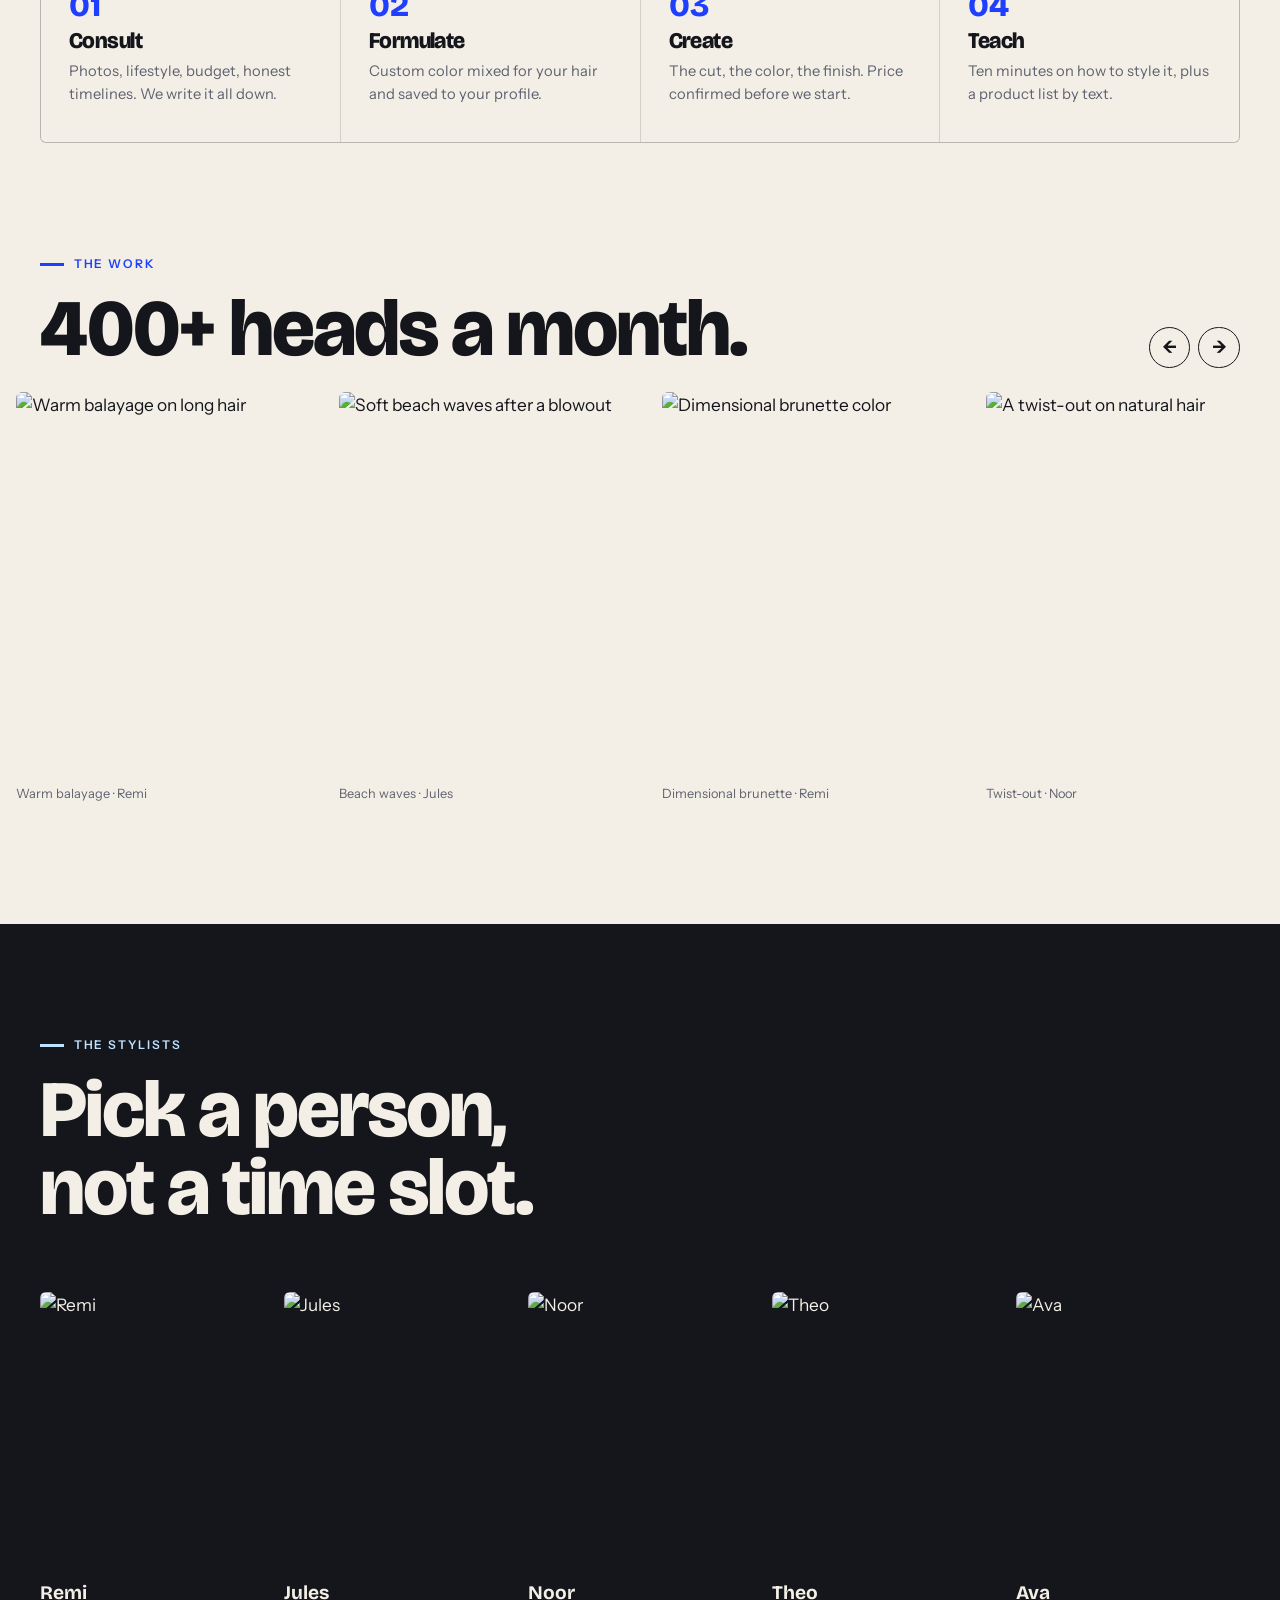
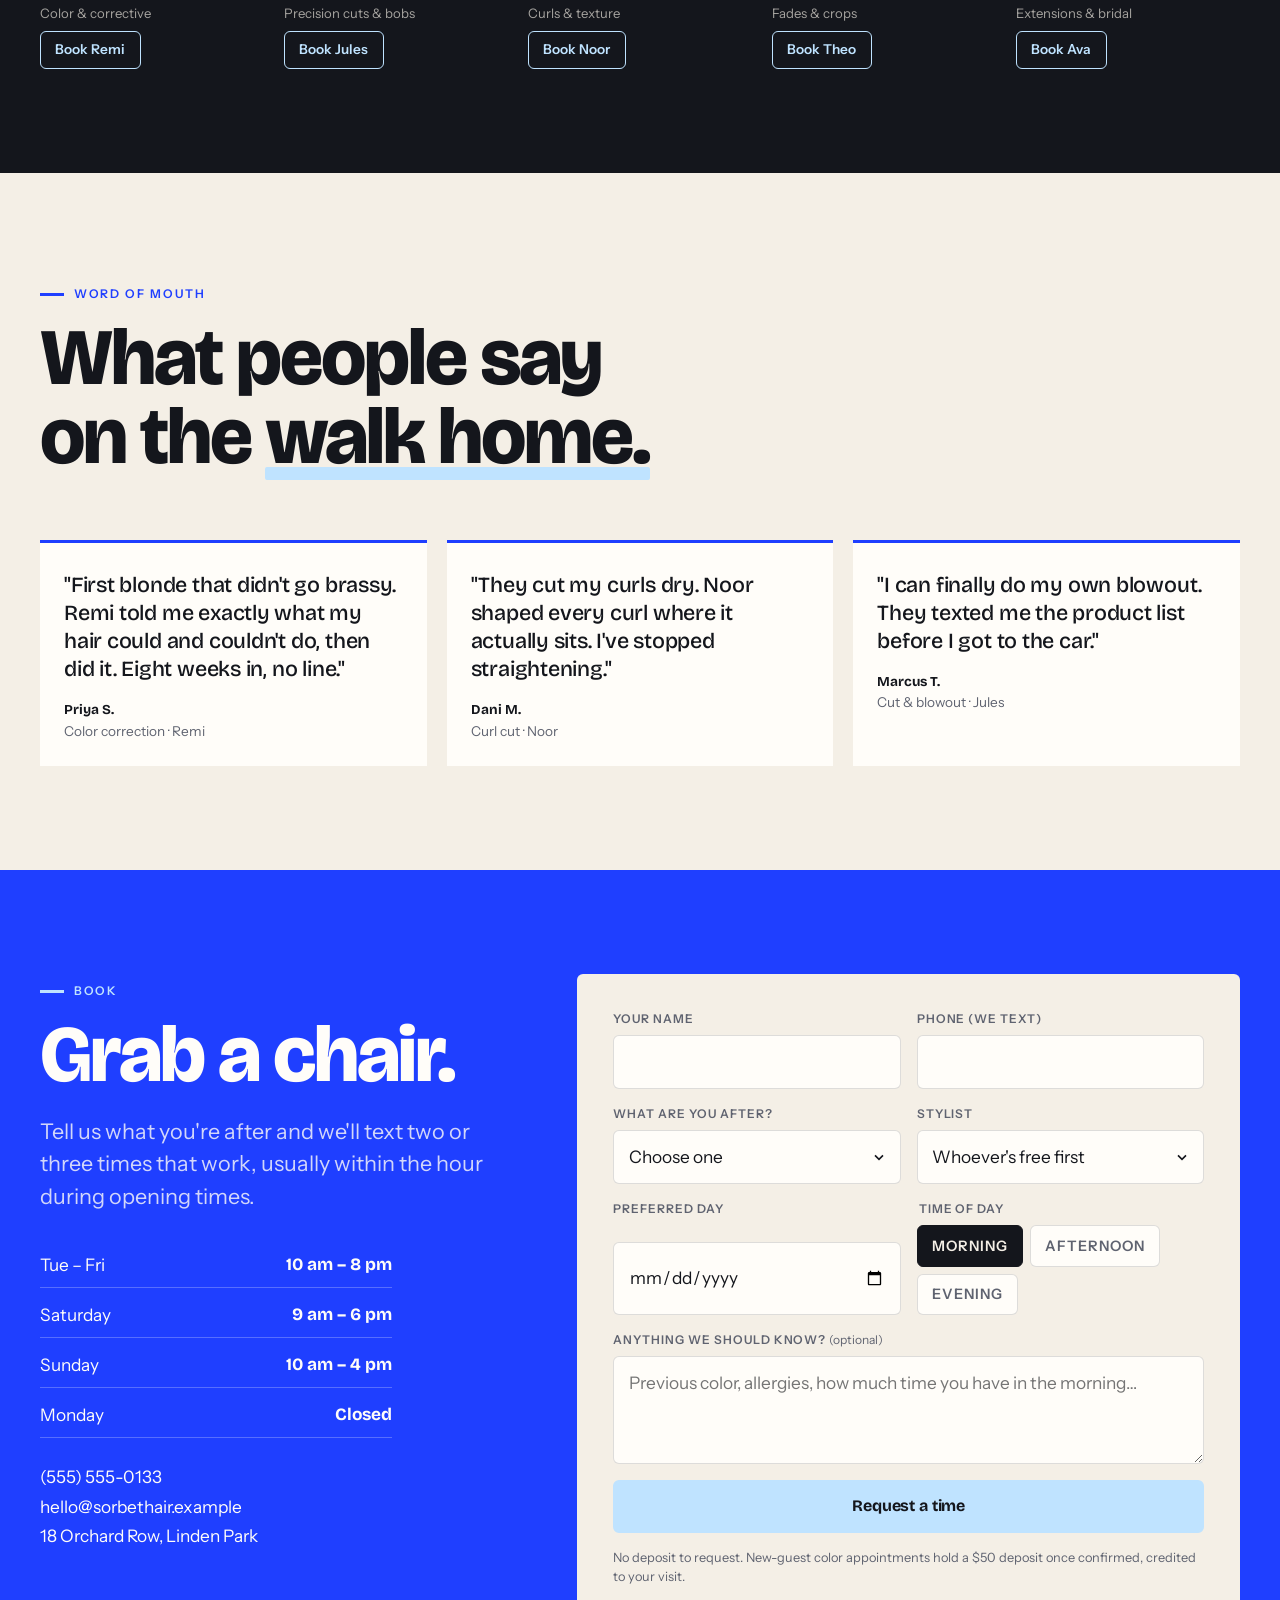
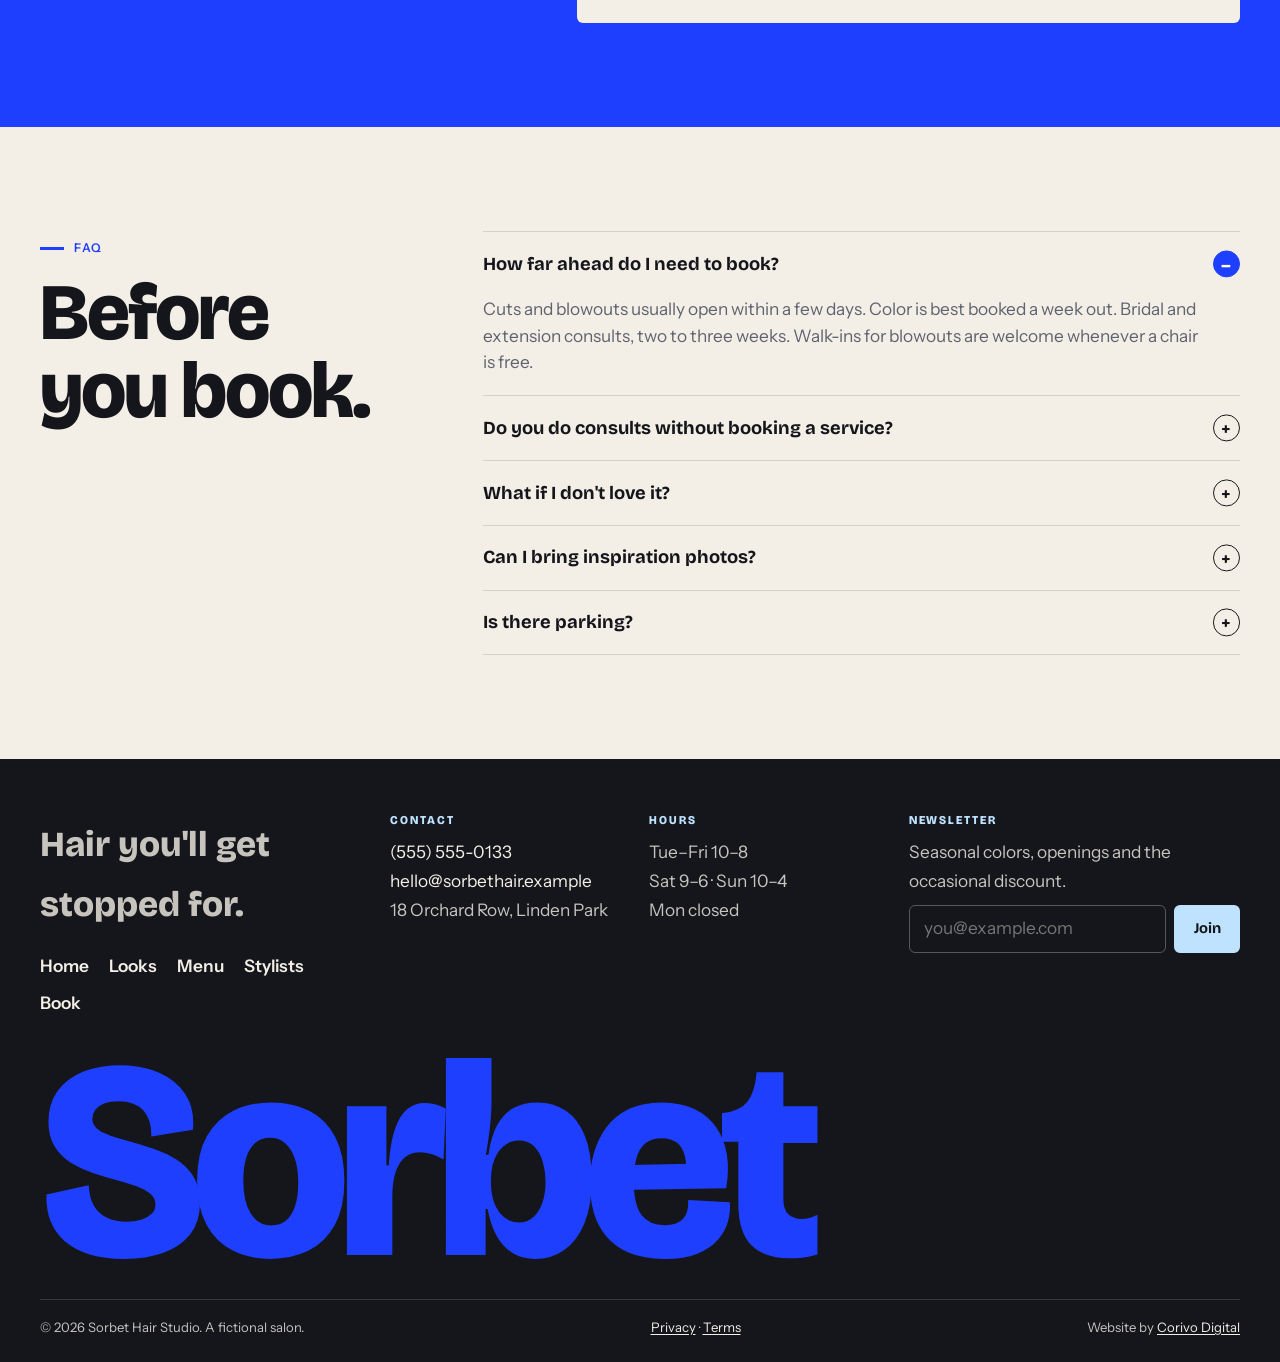
==== commit 2c8b89b7: "Use the curl photo as the hero and add a new deck photo Co-Authored-By: Claude Fable 5.1 <noreply@an" ====
--- a/index.html
+++ b/index.html
@@ -25,7 +25,7 @@
   <link rel="preconnect" href="https://fonts.gstatic.com" crossorigin>
   <link rel="preconnect" href="https://images.unsplash.com">
   <link href="https://fonts.googleapis.com/css2?family=Bricolage+Grotesque:opsz,wght@12..96,500;12..96,700;12..96,800&family=Instrument+Sans:ital,wght@0,400;0,500;0,600;1,400&display=swap" rel="stylesheet">
-  <link rel="preload" as="image" href="https://images.unsplash.com/photo-1779398261387-3399331438f4?auto=format&fit=crop&crop=faces&w=1000&h=1250&q=72" fetchpriority="high">
+  <link rel="preload" as="image" href="https://images.unsplash.com/photo-1712641966810-611ff1503c6d?auto=format&fit=crop&crop=faces&w=1000&h=1250&q=72" fetchpriority="high">
   <link rel="stylesheet" href="styles.css">
   <script src="script.js" defer></script>
 
@@ -86,9 +86,9 @@
           </dl>
         </div>
         <figure class="hero__media">
-          <img src="https://images.unsplash.com/photo-1779398261387-3399331438f4?auto=format&amp;fit=crop&amp;crop=faces&amp;w=1000&amp;h=1250&amp;q=72" alt="A client with a big-wave blowout holding a round brush, on a peach backdrop" fetchpriority="high" decoding="async">
+          <img src="https://images.unsplash.com/photo-1712641966810-611ff1503c6d?auto=format&amp;fit=crop&amp;crop=faces&amp;w=1000&amp;h=1250&amp;q=72" alt="A client with long, defined curls styled dry" fetchpriority="high" decoding="async">
           <span class="sticker"><b>92%</b>of guests rebook</span>
-          <figcaption>Big-wave blowout &middot; Jules</figcaption>
+          <figcaption>Curl refresh &middot; Noor</figcaption>
         </figure>
       </div>
       <div class="band" aria-label="At a glance">
@@ -133,7 +133,7 @@
       <div class="wrap looks__grid">
         <div class="deck" id="deck" tabindex="0" role="group" aria-roledescription="carousel" aria-label="Recent looks. Swipe, or use the arrow keys.">
           <div class="deck__cards">
-            <figure class="card" data-i="0"><img src="https://images.unsplash.com/photo-1712641966810-611ff1503c6d?auto=format&amp;fit=crop&amp;crop=faces&amp;w=720&amp;h=800&amp;q=72" alt="Defined curls styled dry" loading="lazy" decoding="async"><figcaption><b>Curl refresh</b><span>Noor &middot; 90 min</span></figcaption></figure>
+            <figure class="card" data-i="0"><img src="https://images.unsplash.com/photo-1729106719547-2c6f565313ba?auto=format&amp;fit=crop&amp;crop=faces&amp;w=720&amp;h=800&amp;q=72" alt="Freshly defined curls in the salon chair" loading="lazy" decoding="async"><figcaption><b>Curl refresh</b><span>Noor &middot; 90 min</span></figcaption></figure>
             <figure class="card" data-i="1"><img src="https://images.unsplash.com/photo-1658322558683-2524c9b62d04?auto=format&amp;fit=crop&amp;crop=faces&amp;w=720&amp;h=800&amp;q=72" alt="A sharp copper bob" loading="lazy" decoding="async"><figcaption><b>Copper bob</b><span>Jules &middot; 75 min</span></figcaption></figure>
             <figure class="card" data-i="2"><img src="https://images.unsplash.com/photo-1519362909365-f8591adb630e?auto=format&amp;fit=crop&amp;crop=faces&amp;w=720&amp;h=800&amp;q=72" alt="A blonde textured crop" loading="lazy" decoding="async"><figcaption><b>Textured crop</b><span>Theo &middot; 45 min</span></figcaption></figure>
             <figure class="card" data-i="3"><img src="https://images.unsplash.com/photo-1658932447624-152eaf36cf4e?auto=format&amp;fit=crop&amp;crop=faces&amp;w=720&amp;h=800&amp;q=72" alt="Long lived-in blonde" loading="lazy" decoding="async"><figcaption><b>Lived-in blonde</b><span>Remi &middot; 3 hrs</span></figcaption></figure>
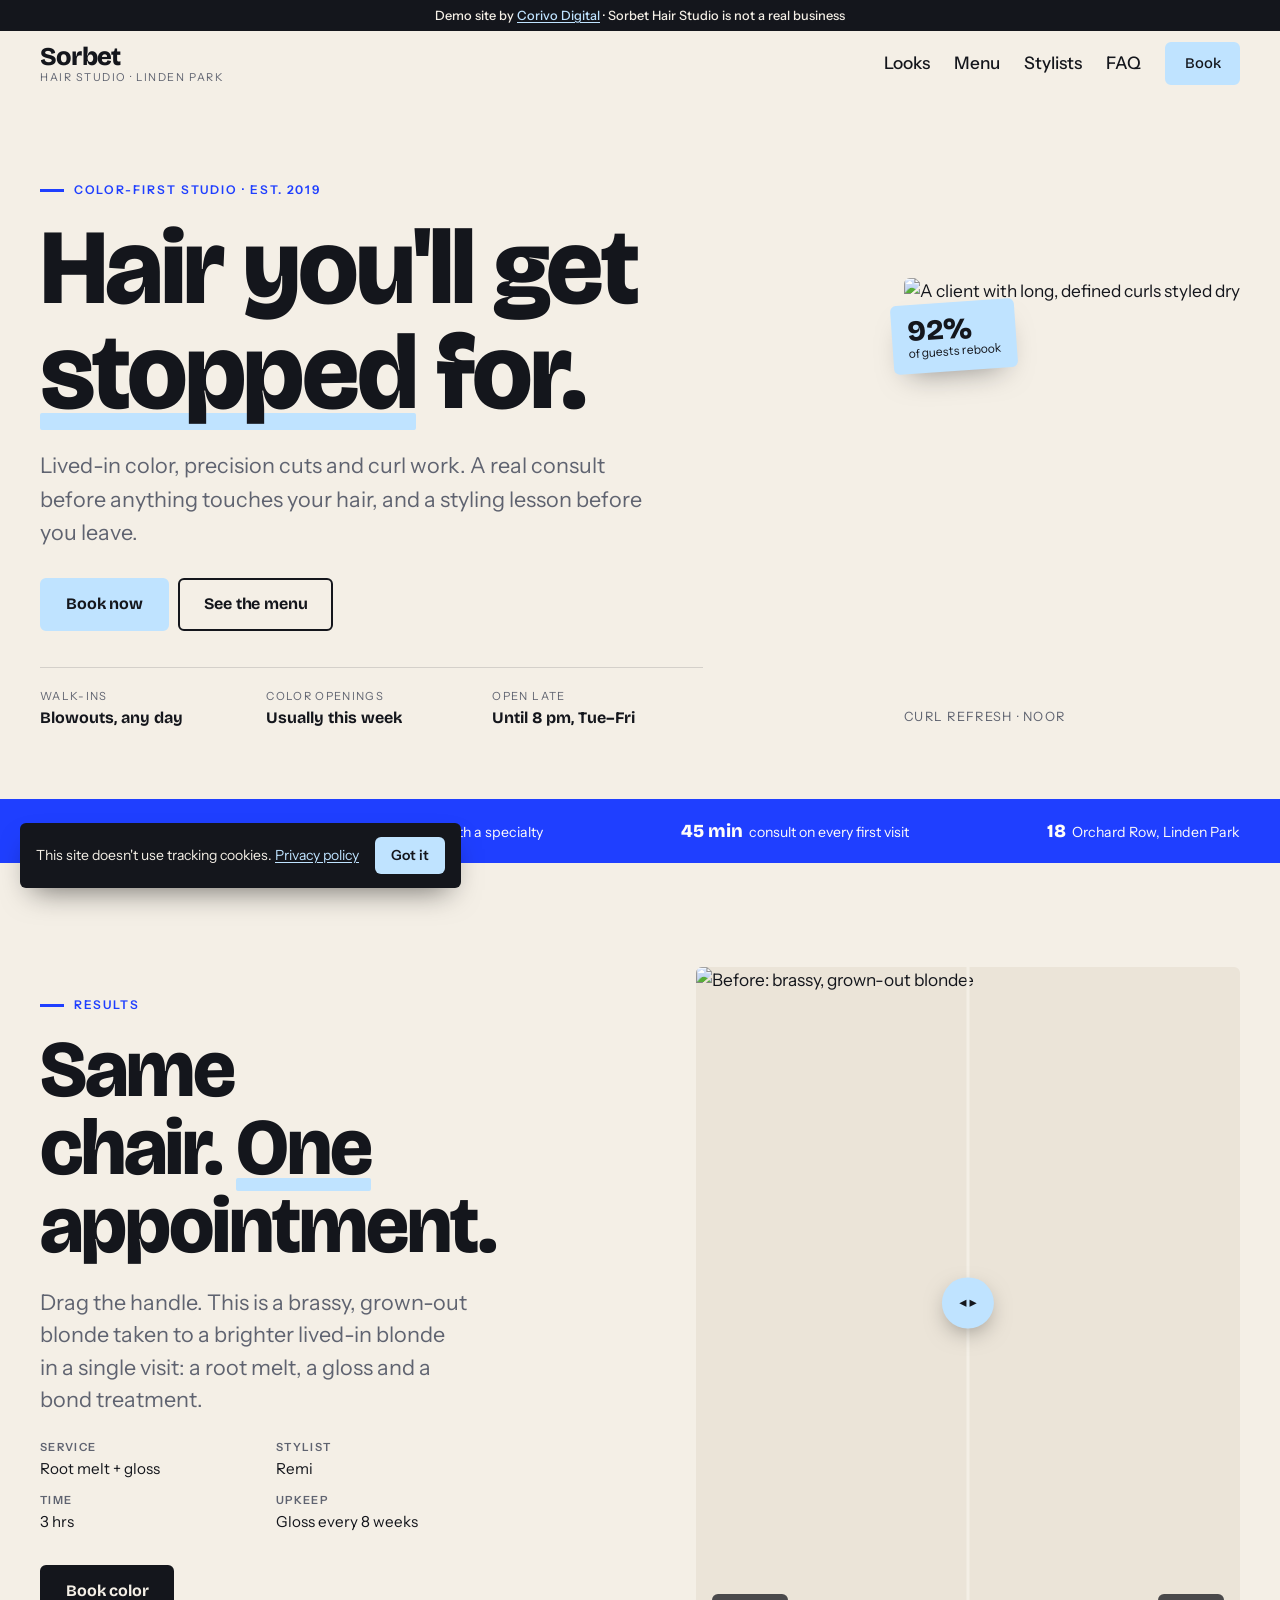
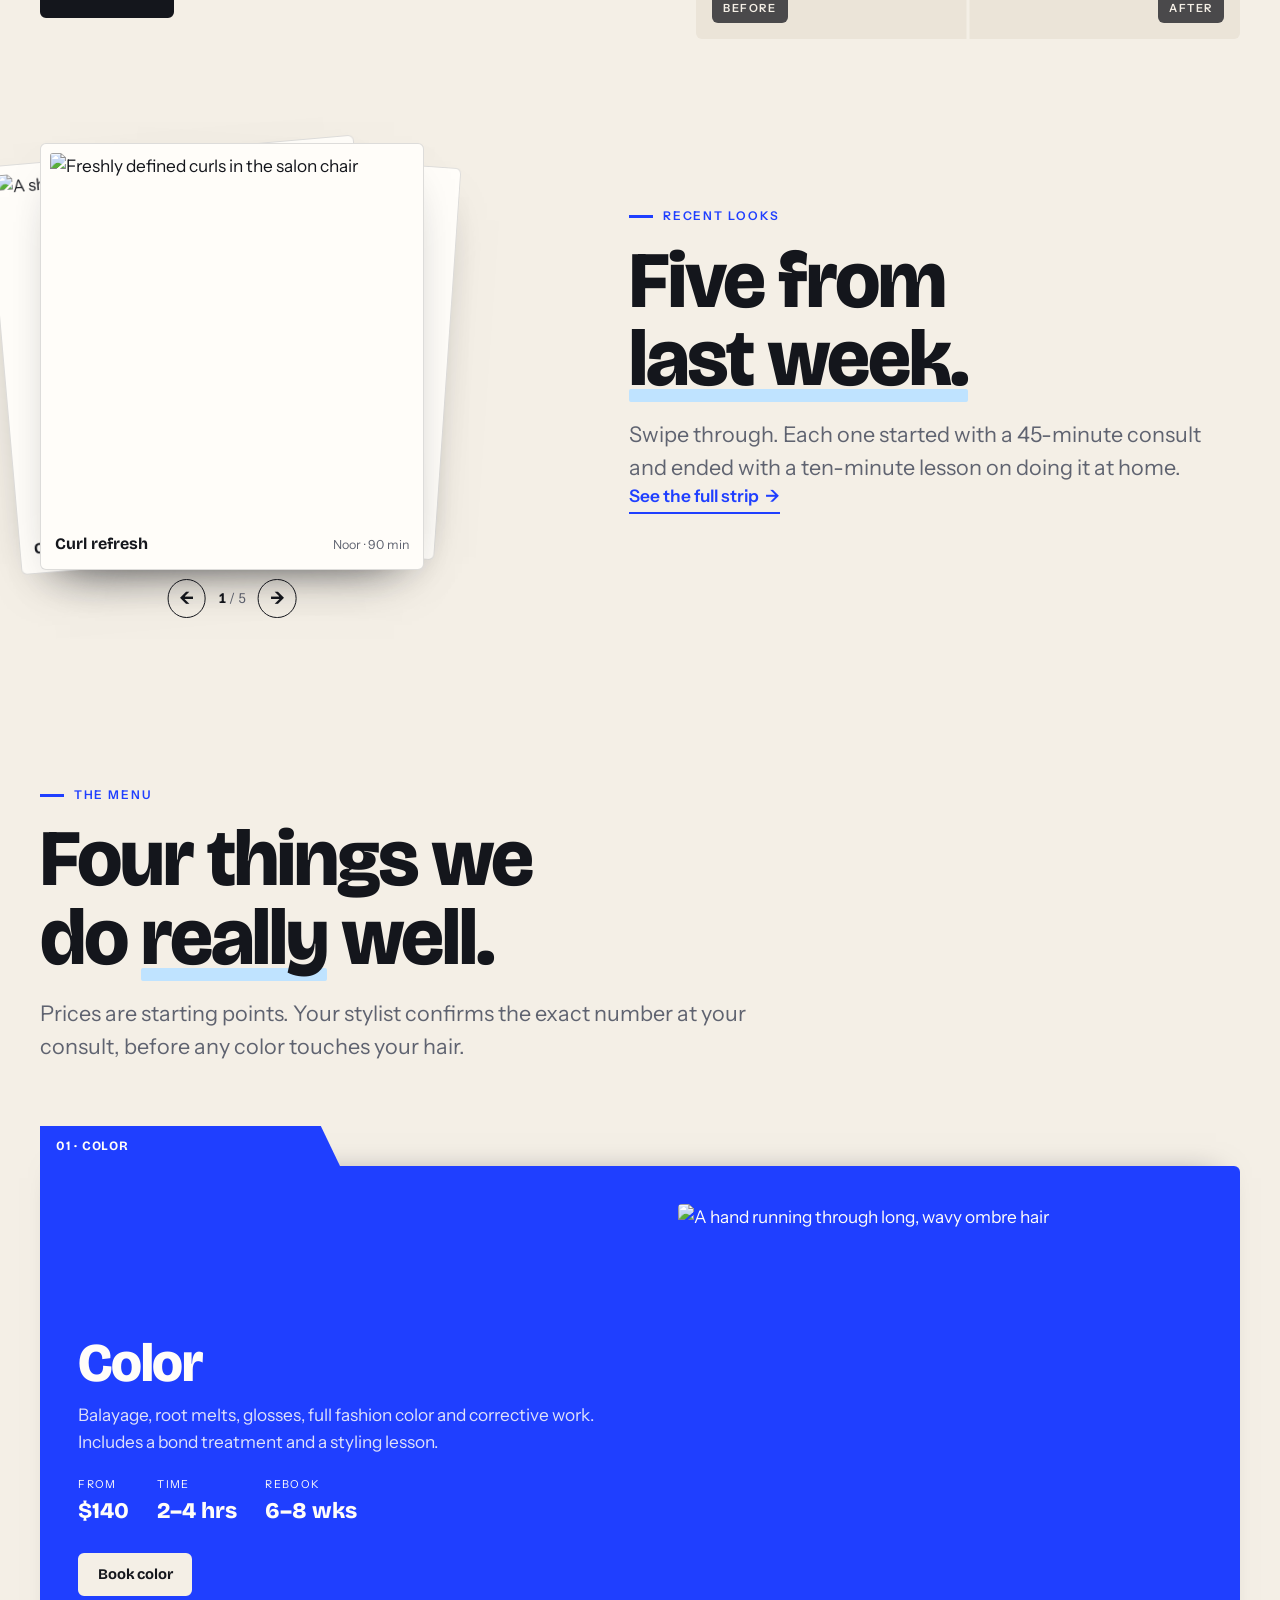
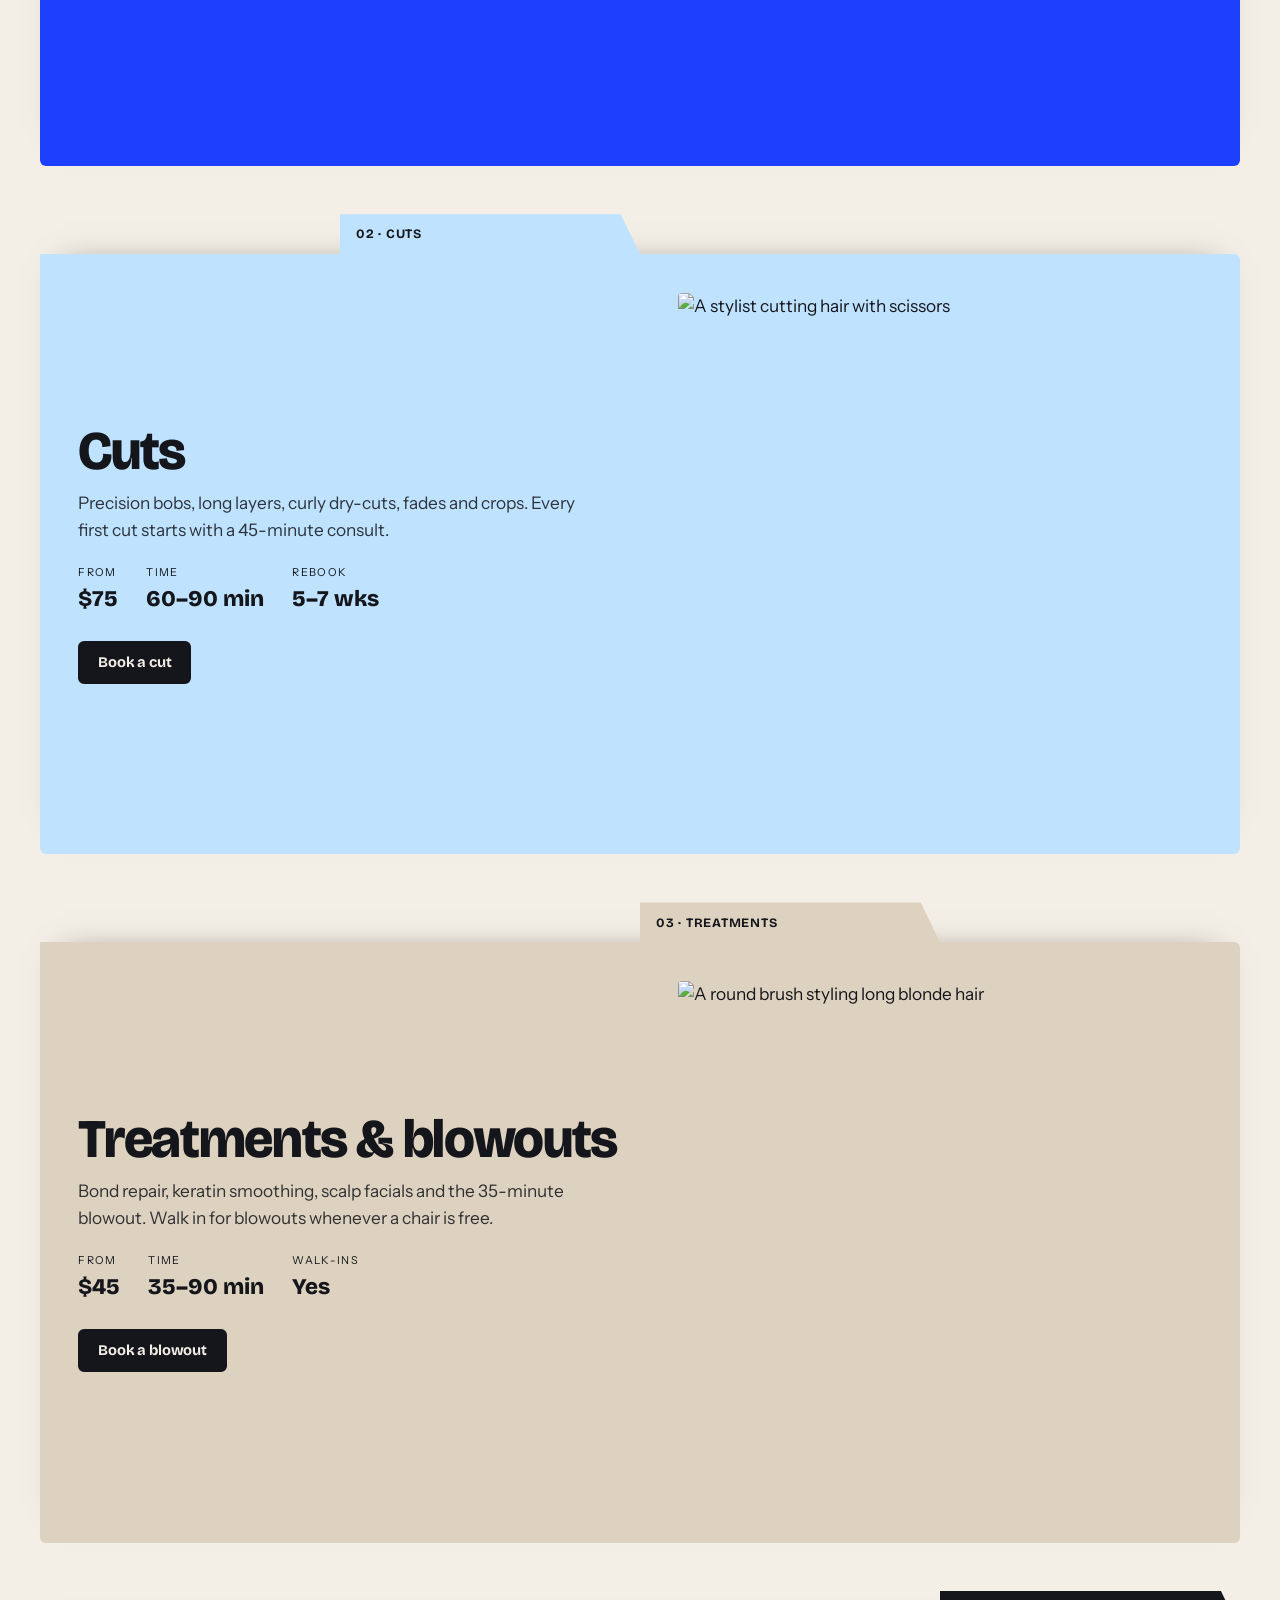
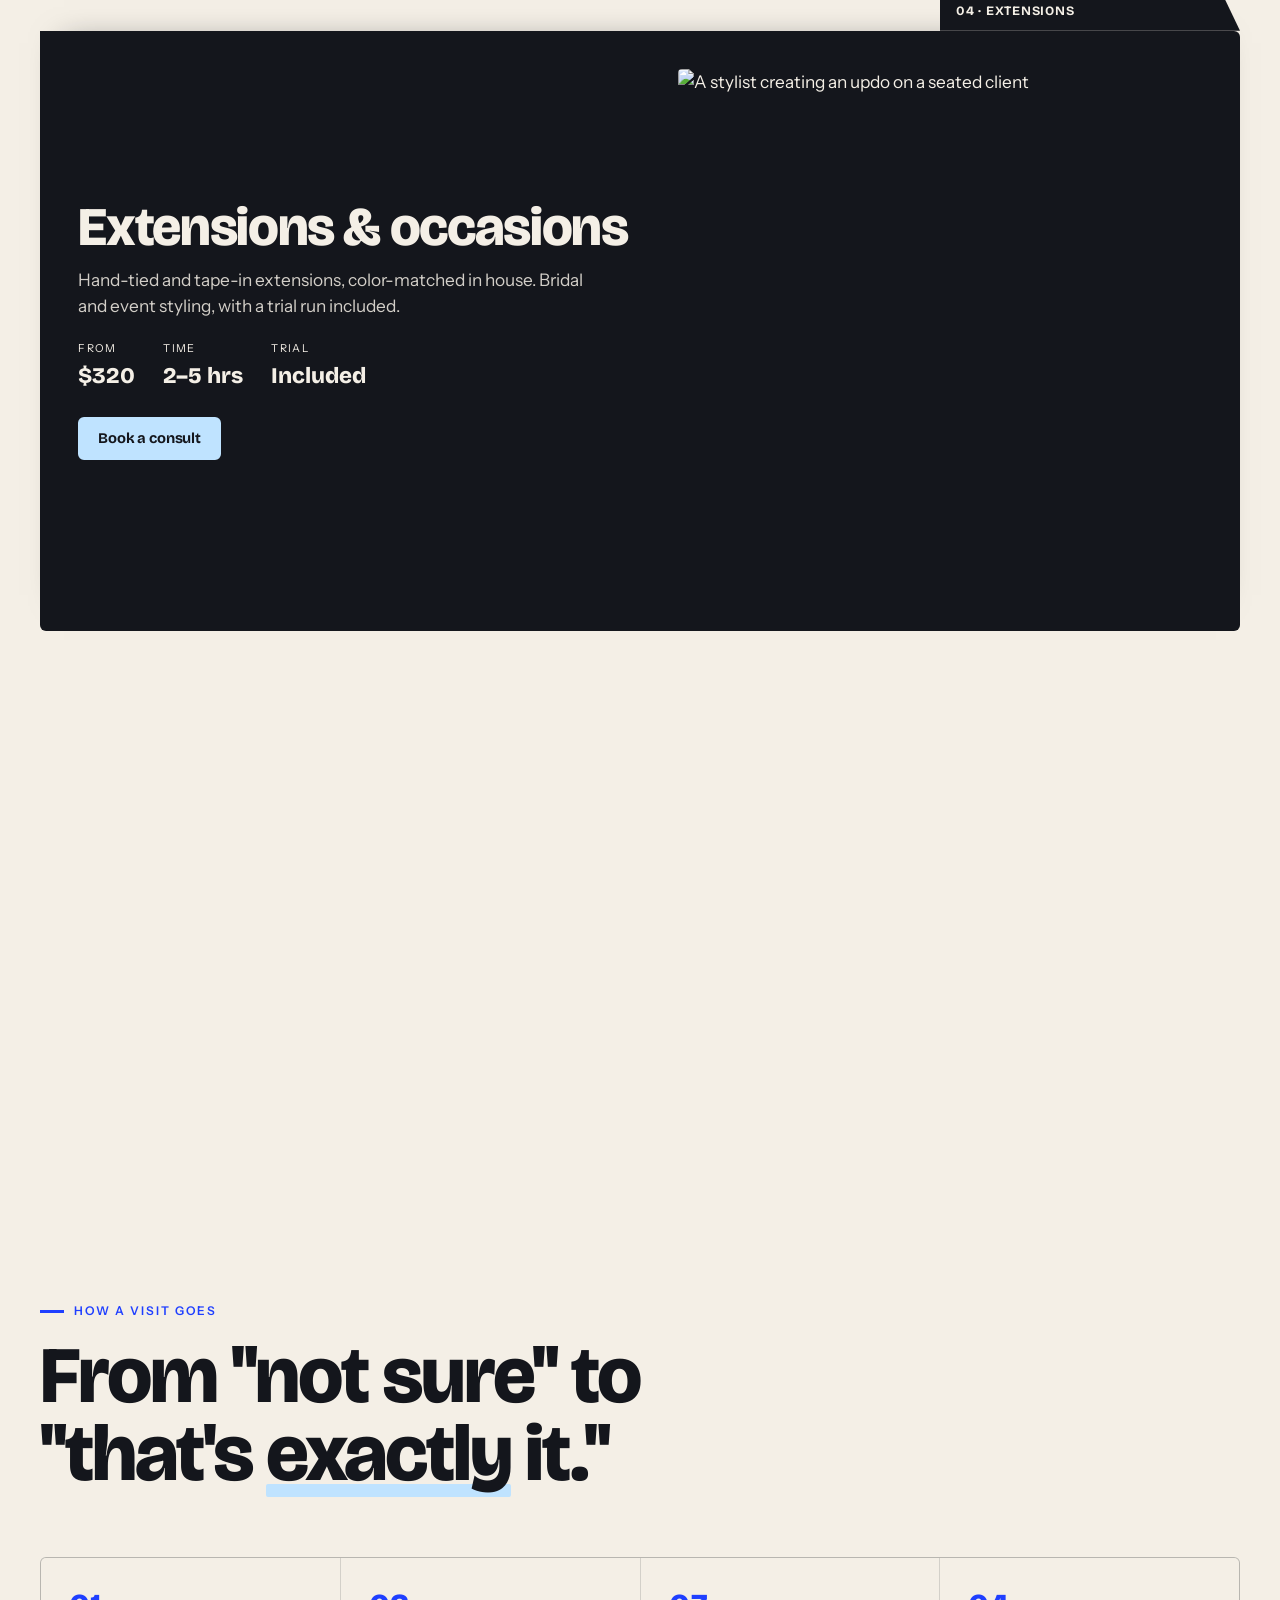
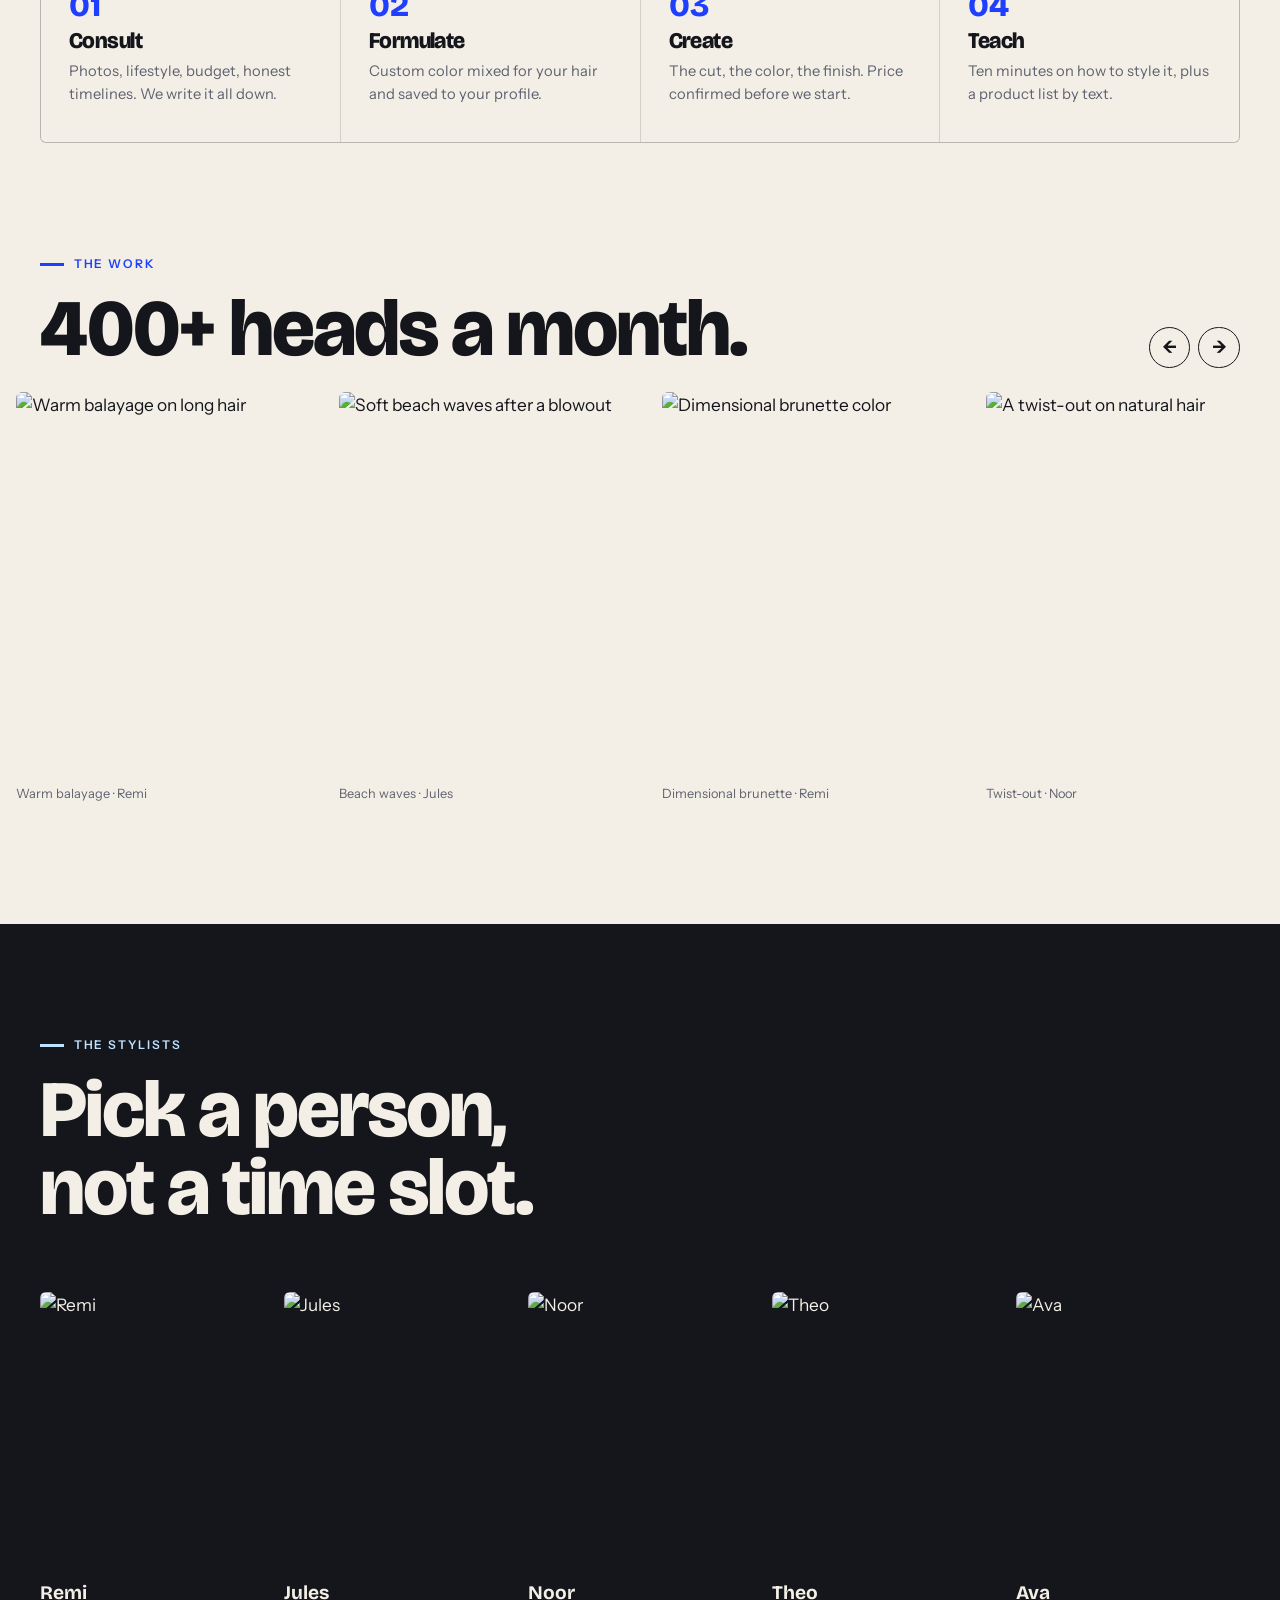
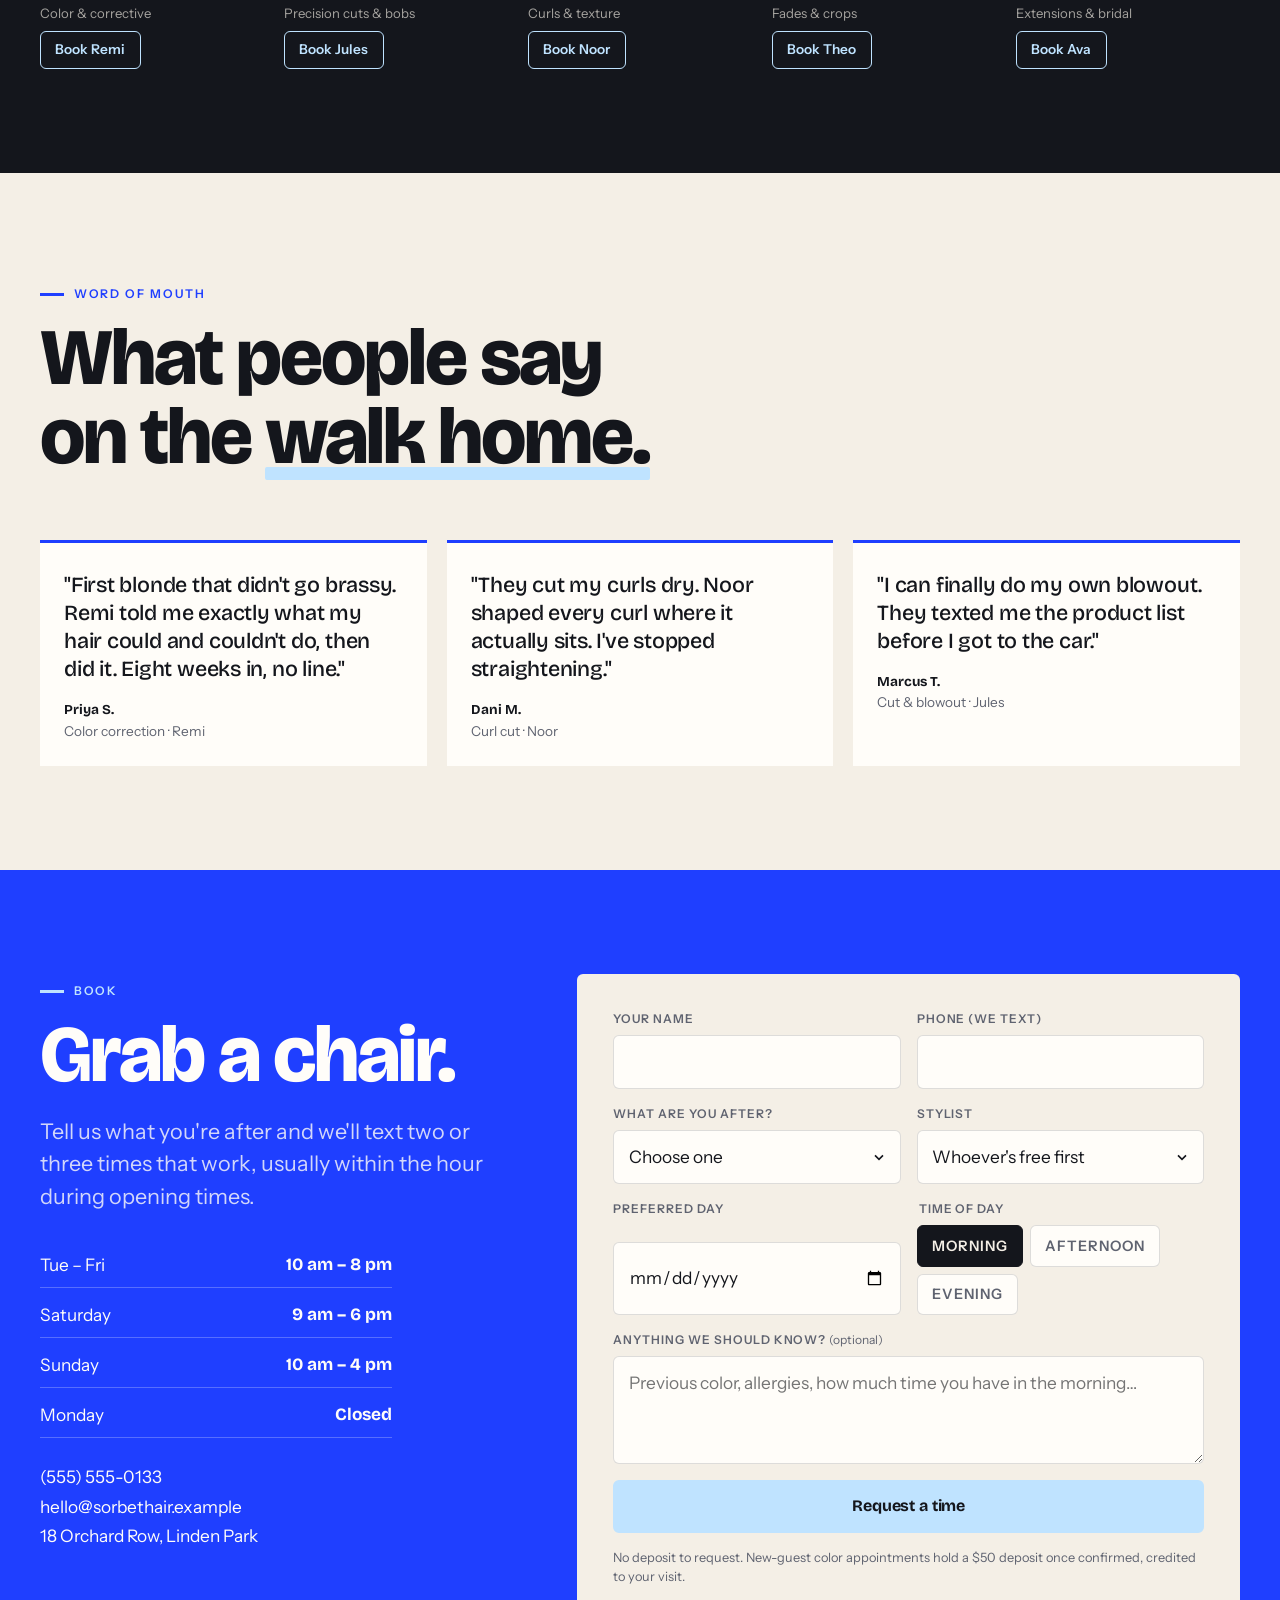
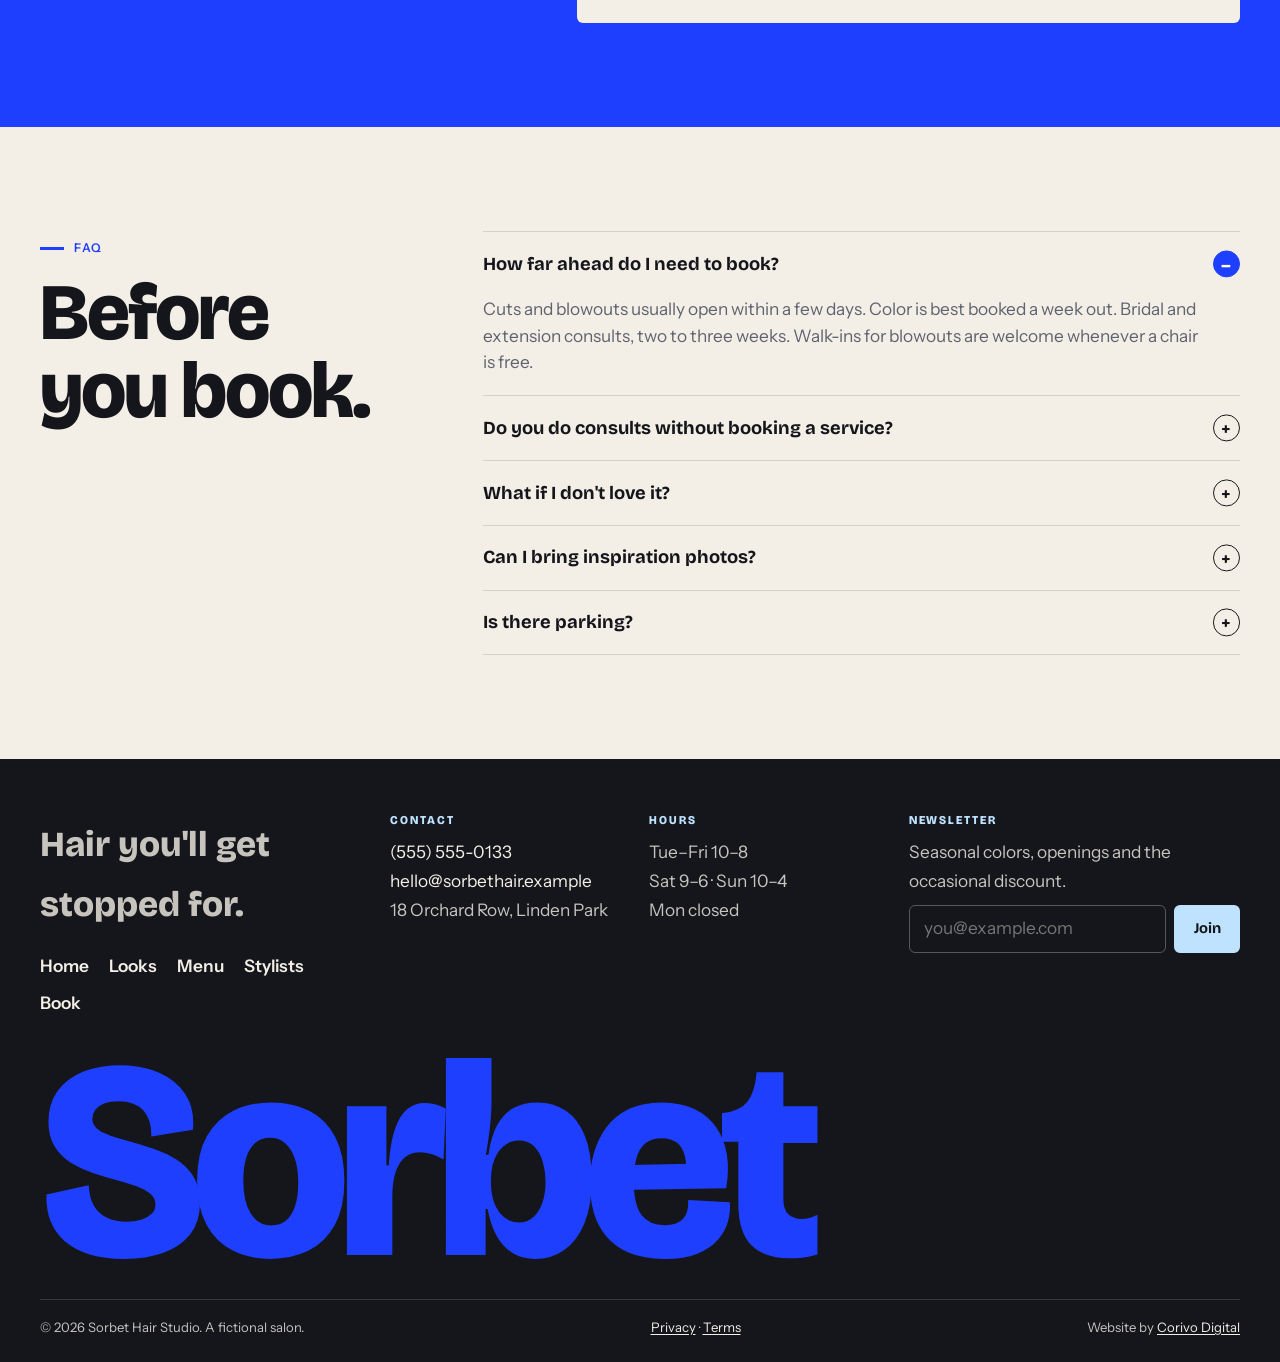
==== commit dd514c86: "Add dismissible cookie notice Small bar on every page saying the site sets no tracking cookies, with" ====
--- a/index.html
+++ b/index.html
@@ -41,6 +41,7 @@
     "priceRange": "$$"
   }
   </script>
+  <script src="/cookie-notice.js" defer></script>
 </head>
 <body>
   <a class="skip" href="#main">Skip to content</a>
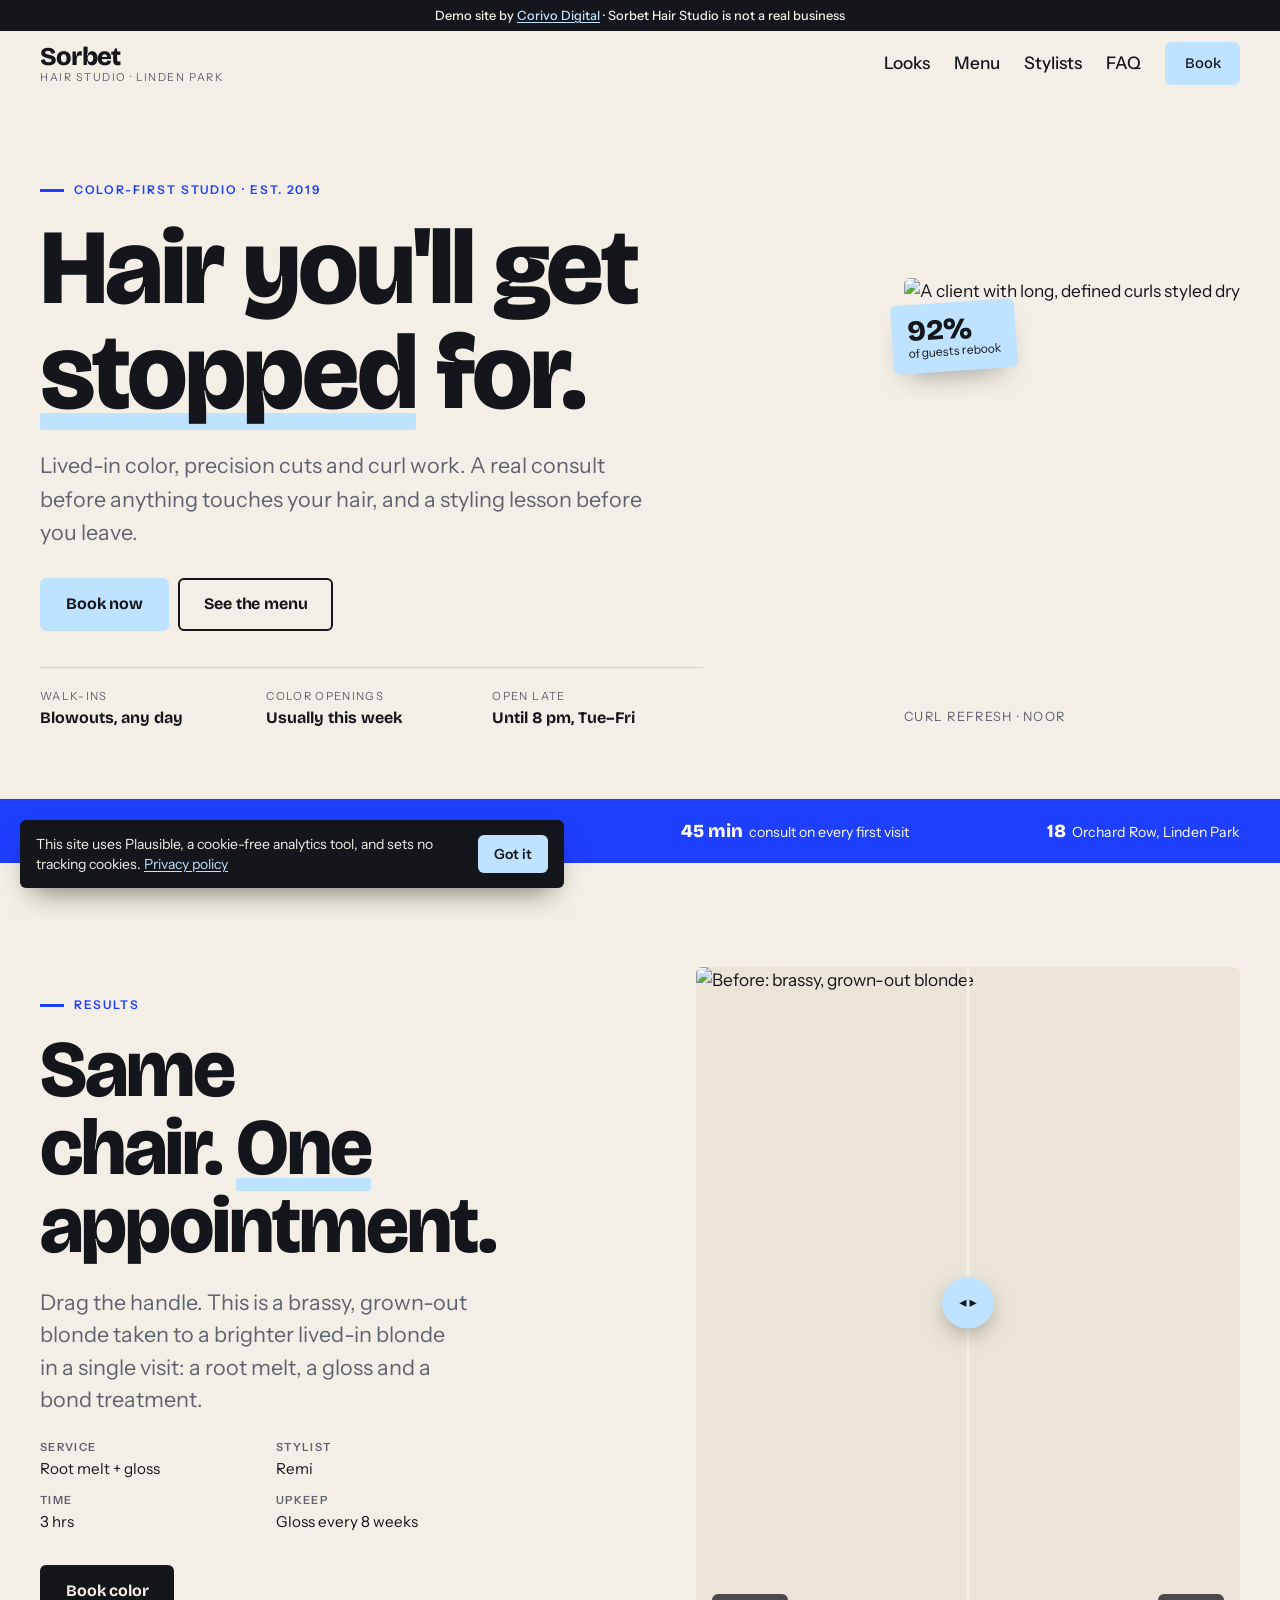
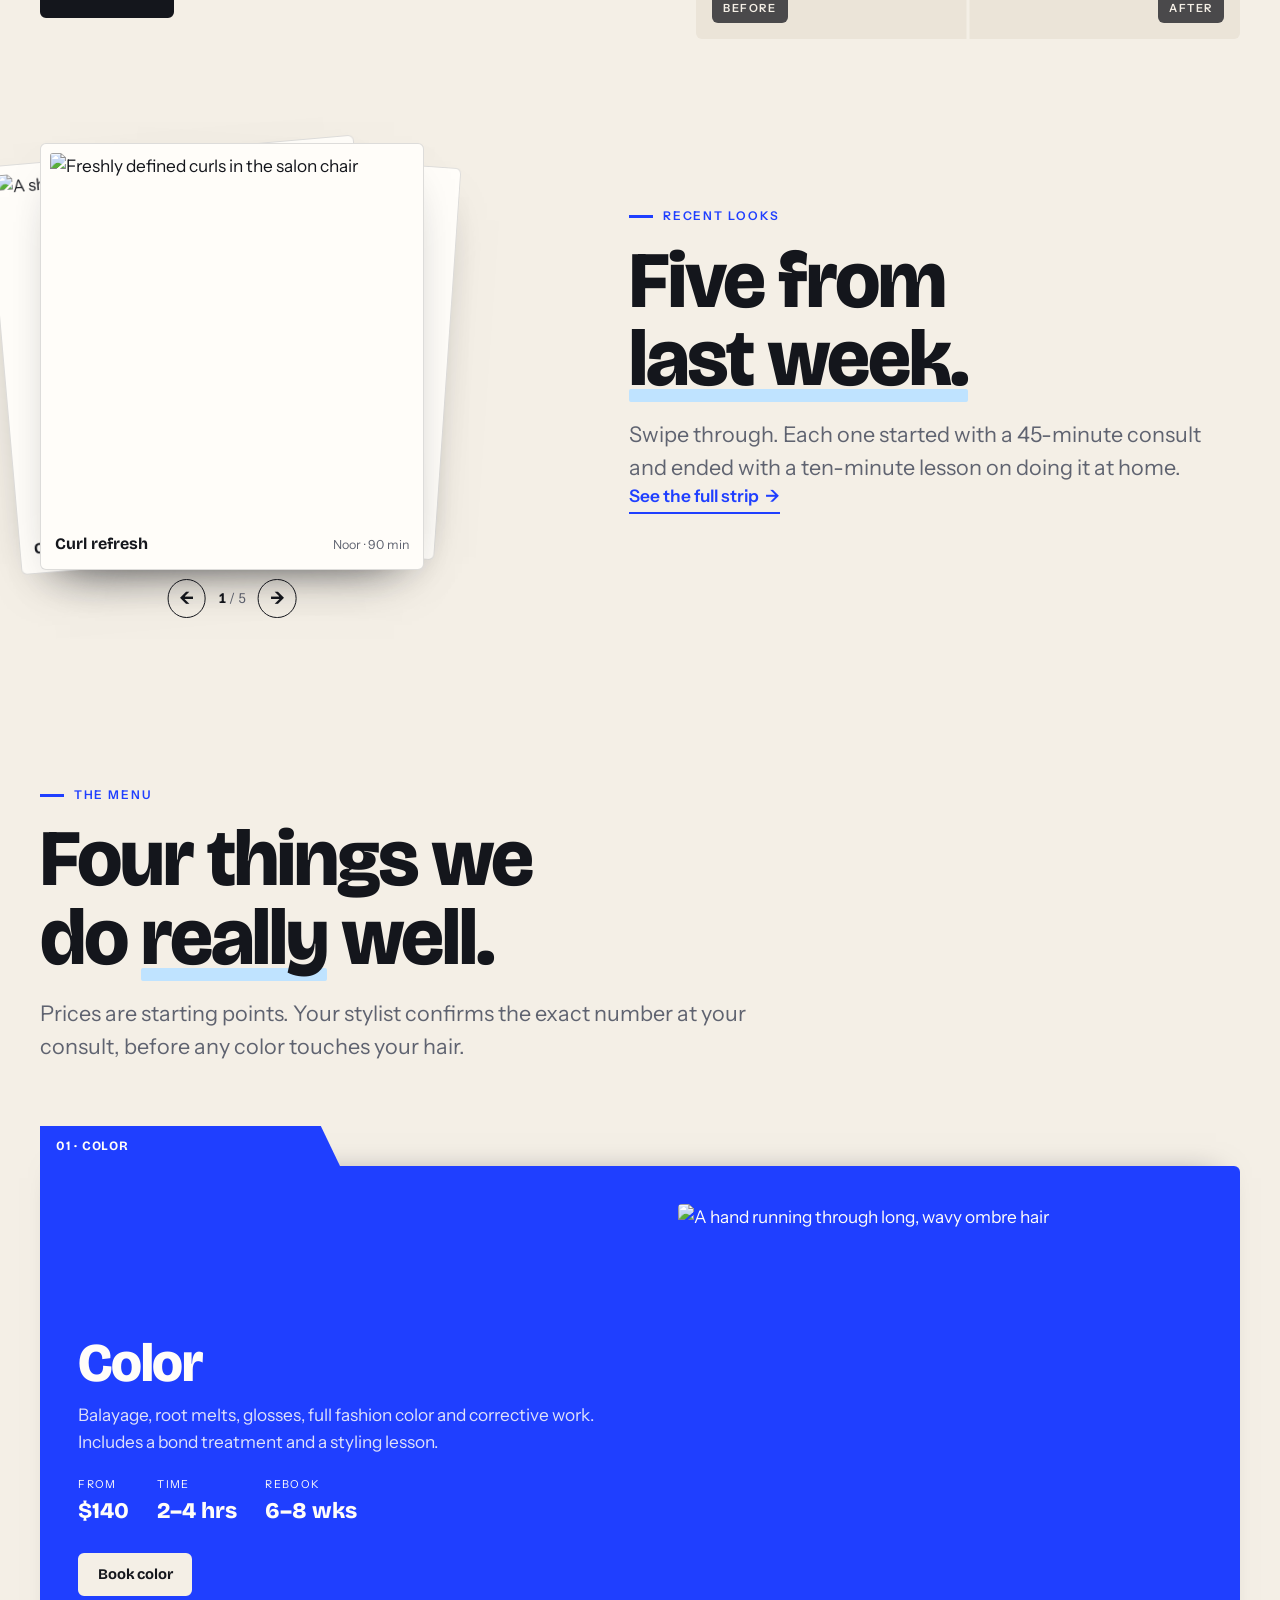
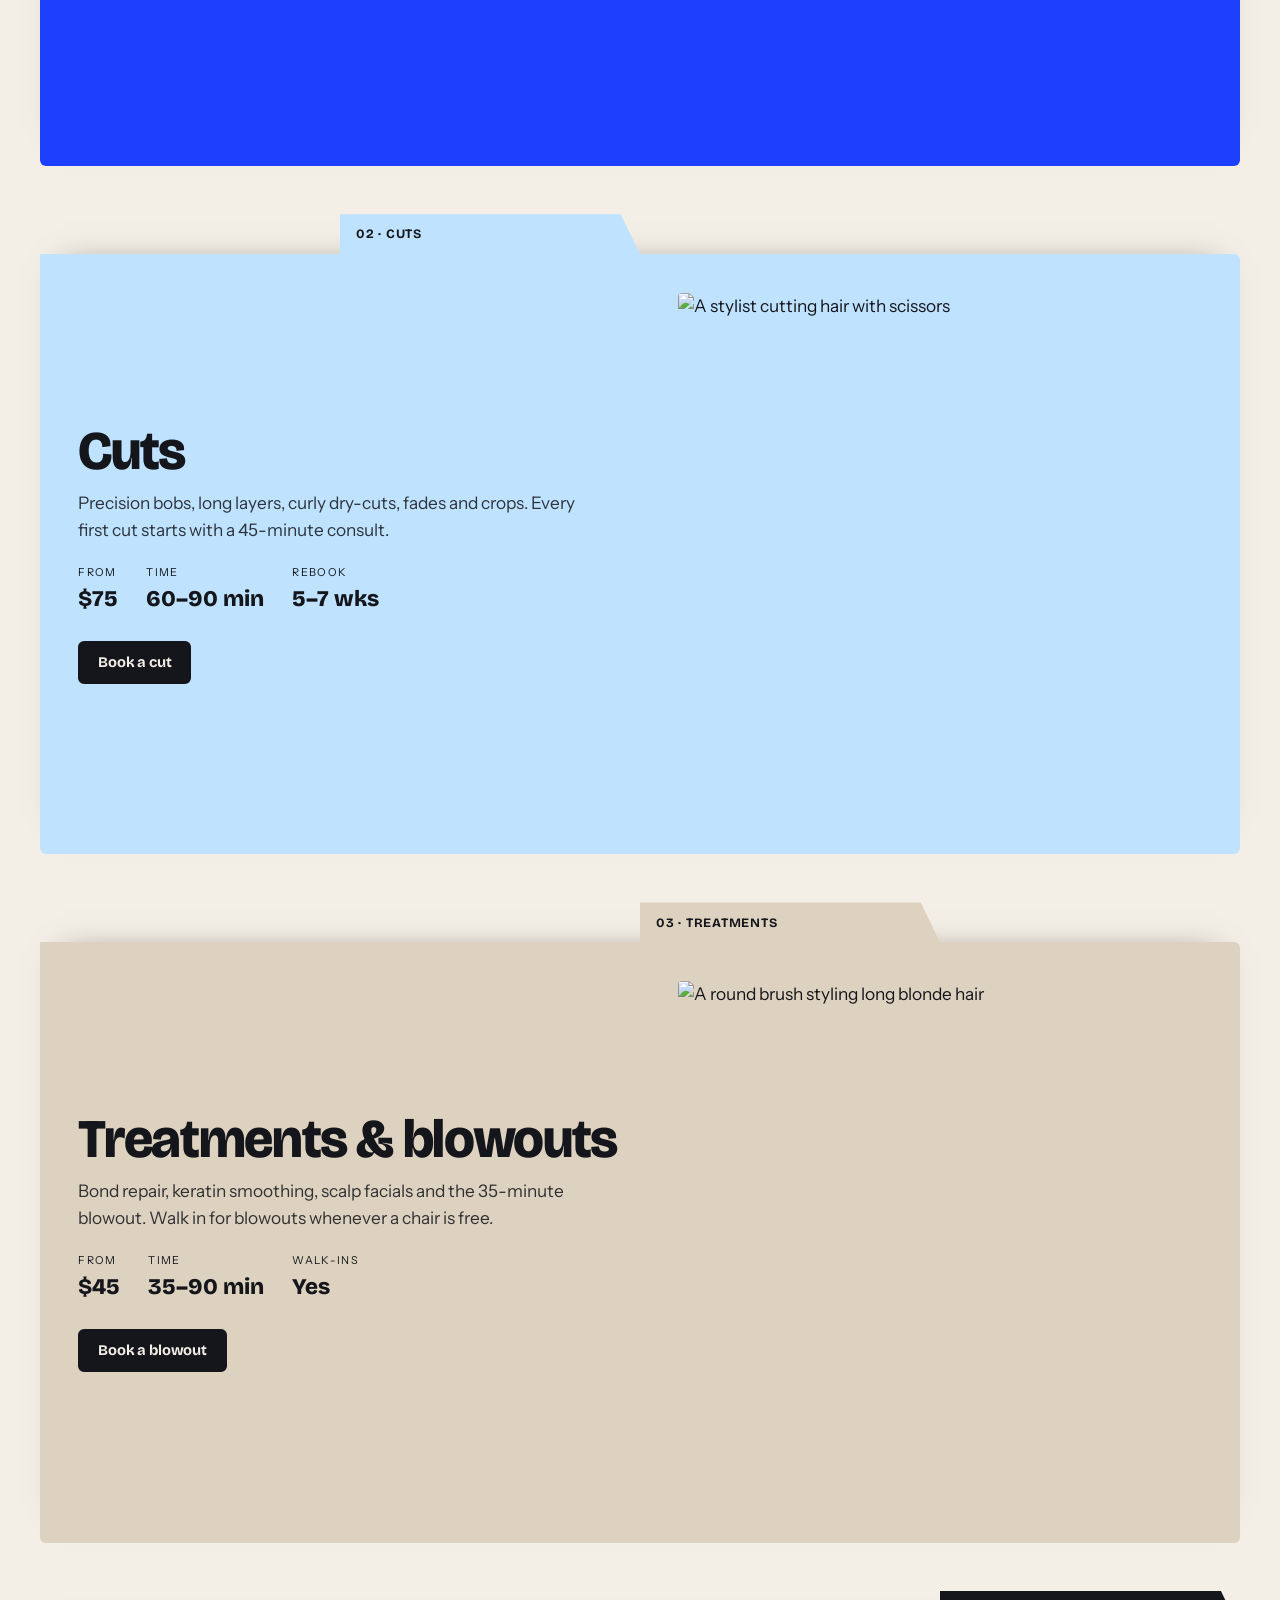
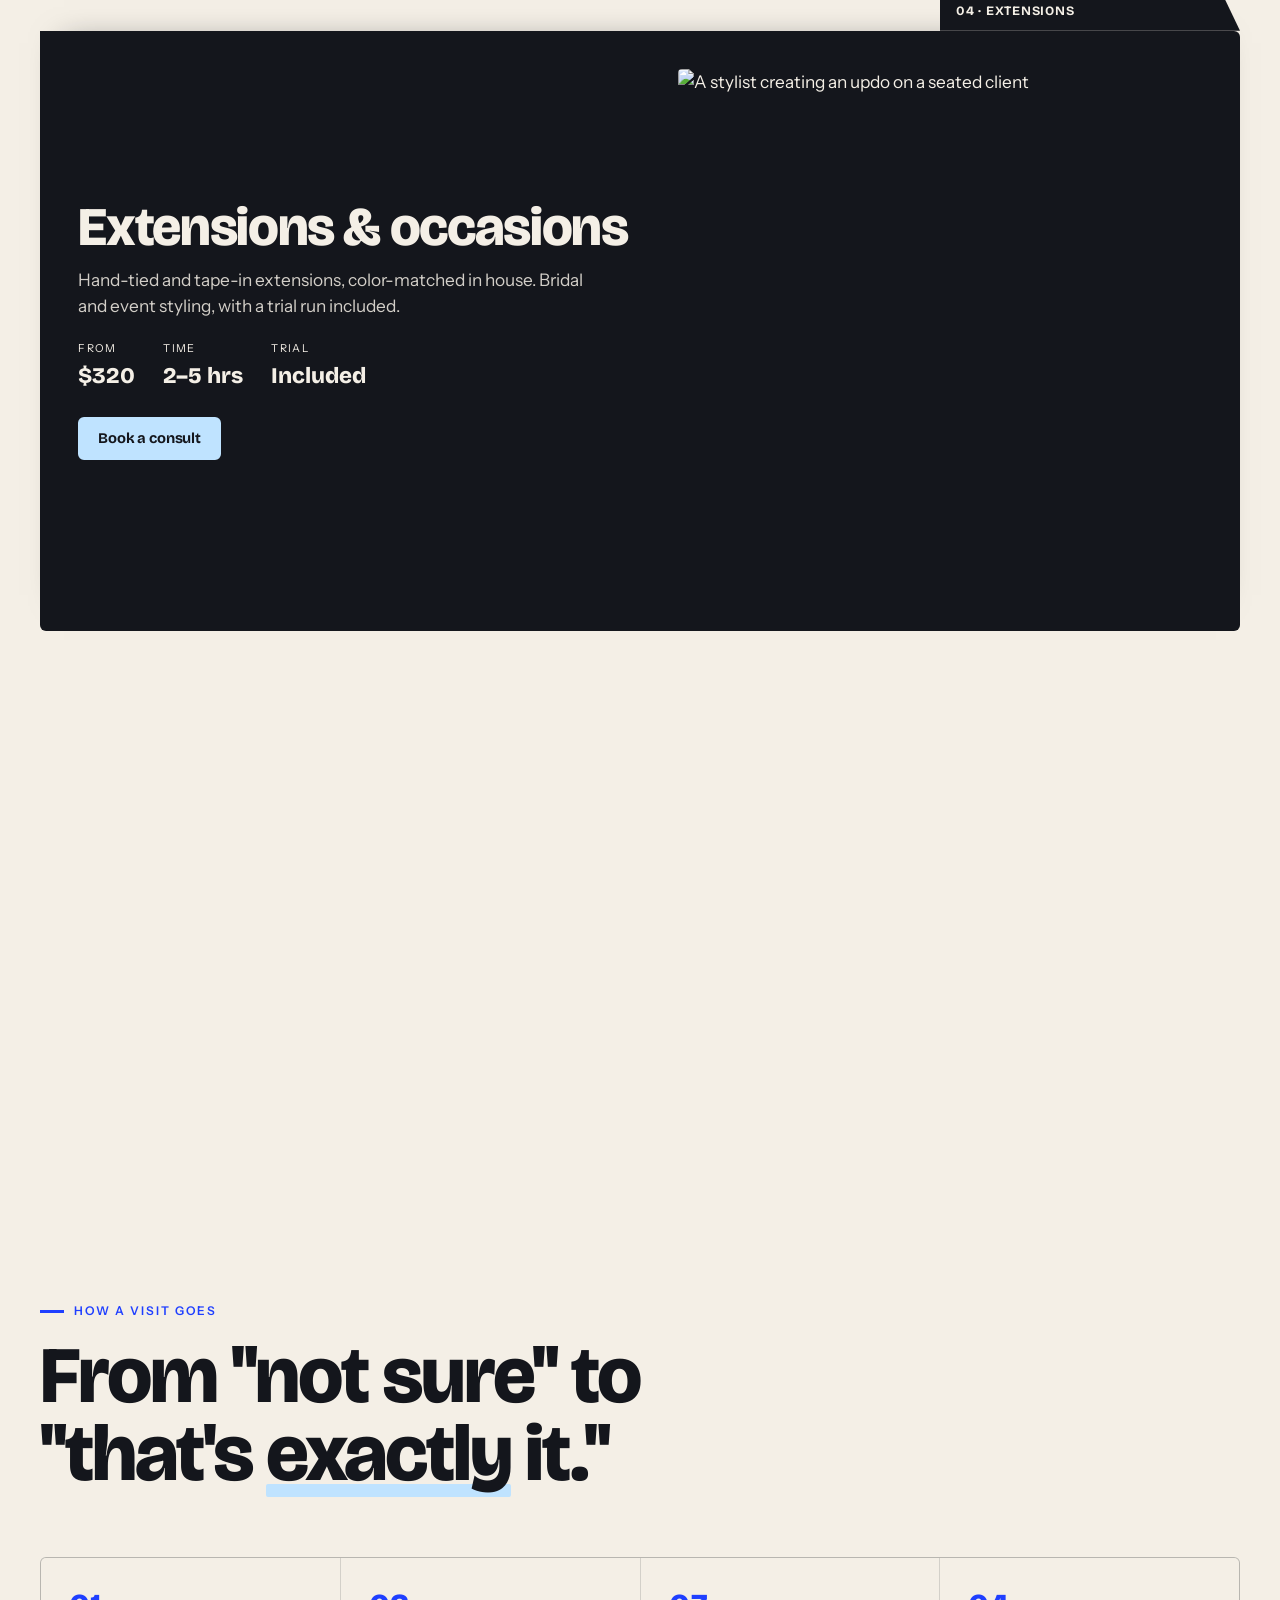
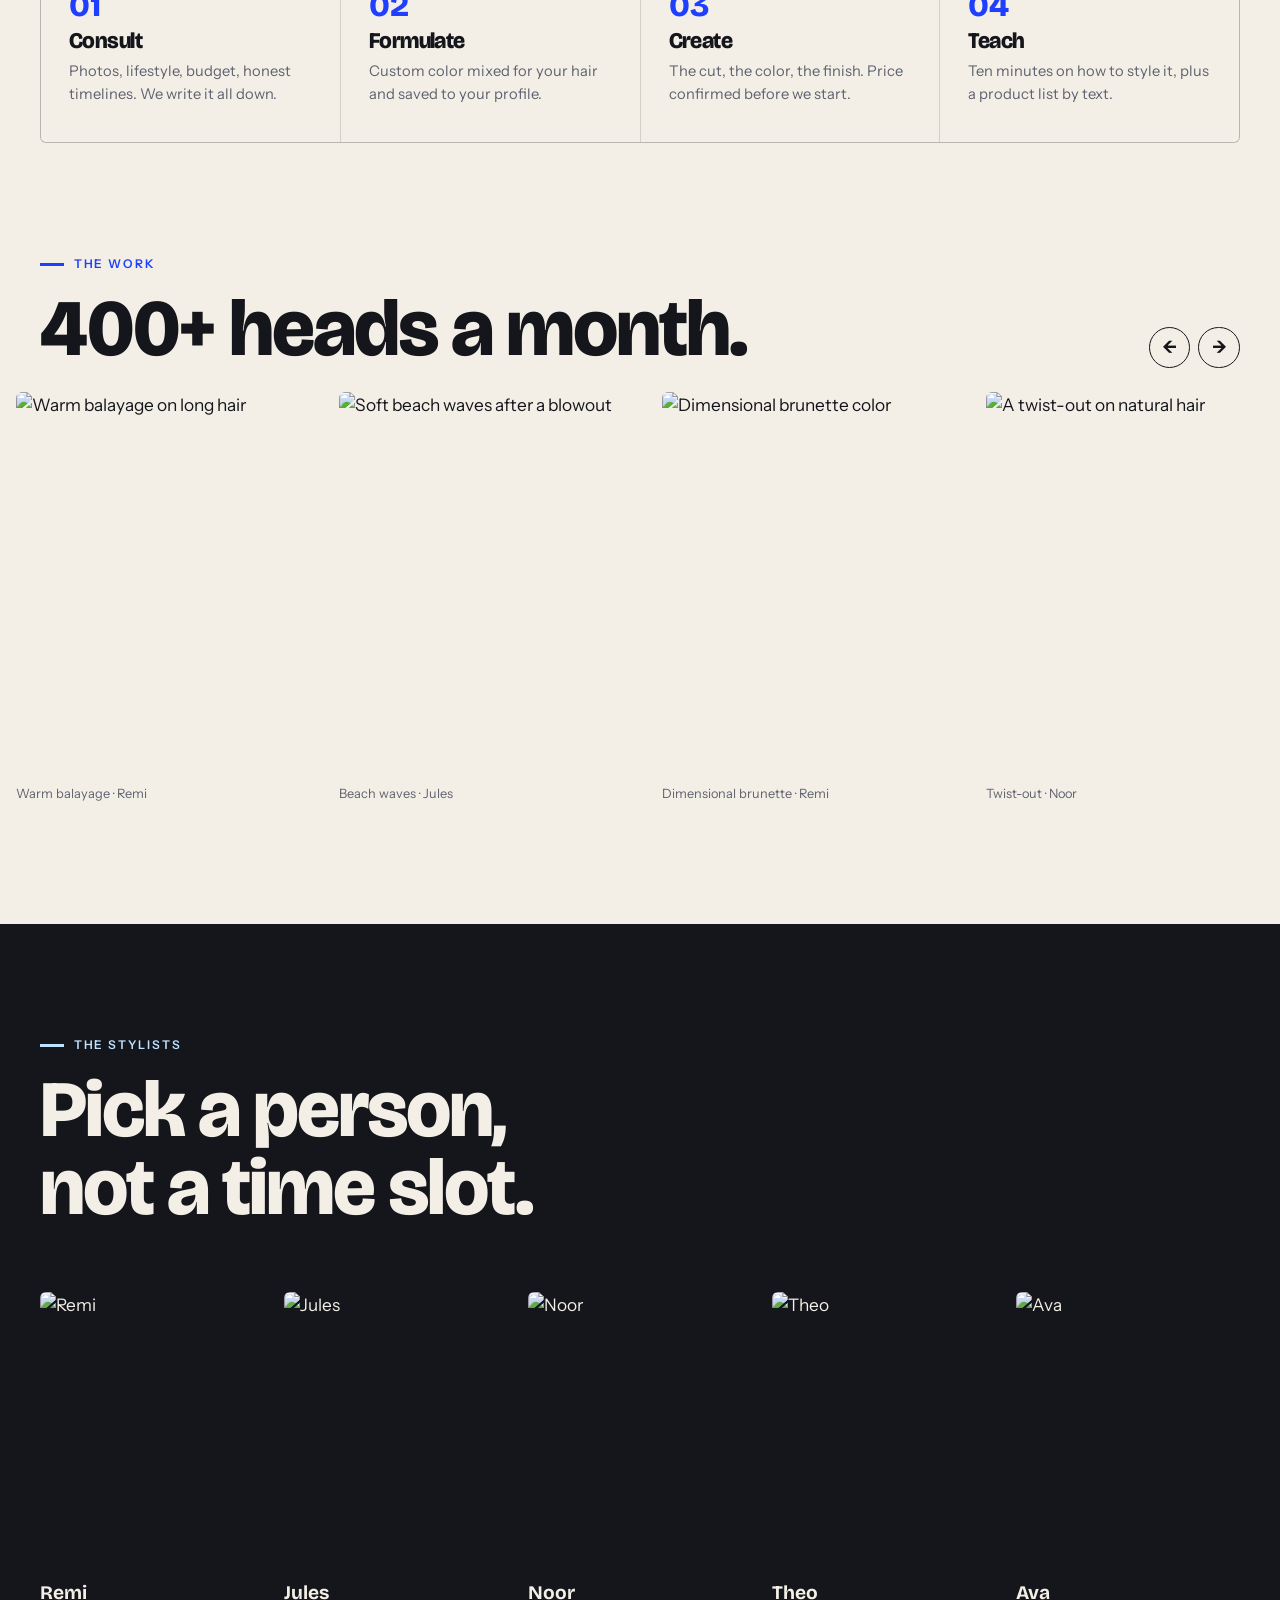
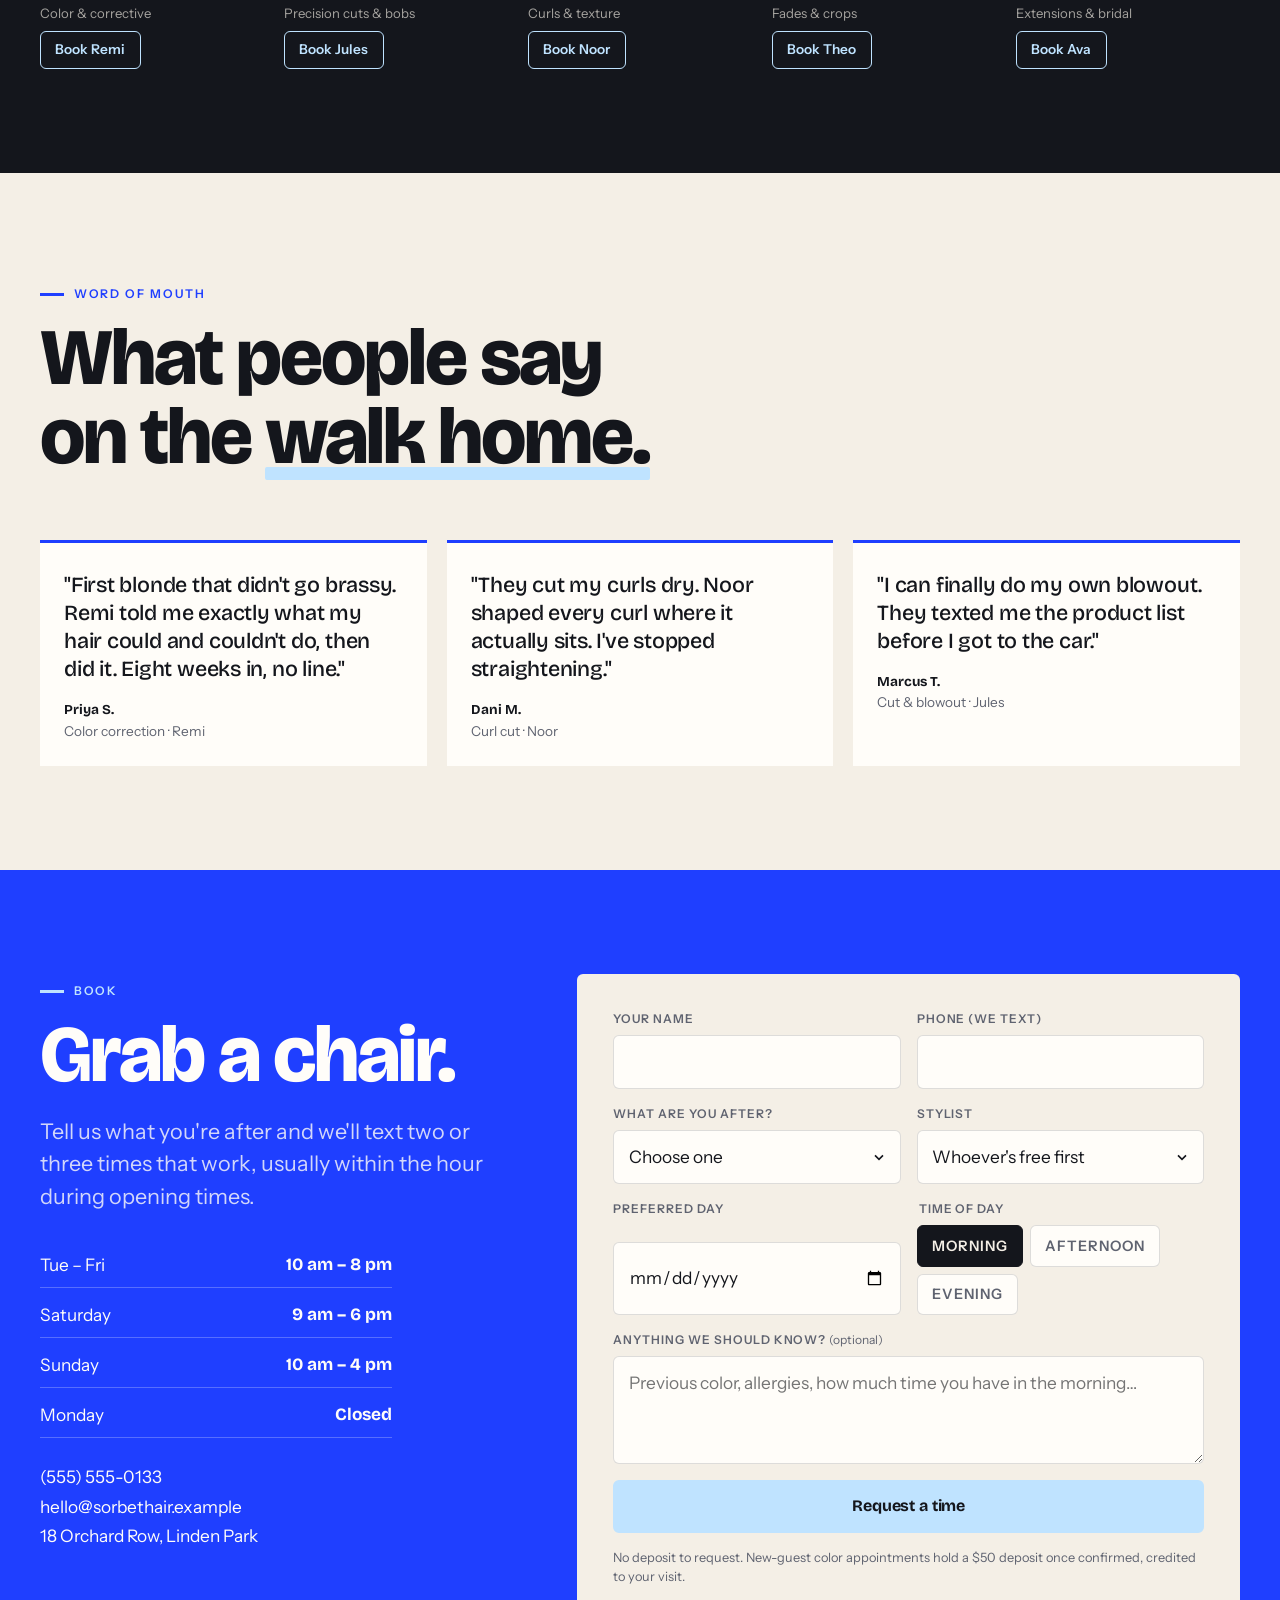
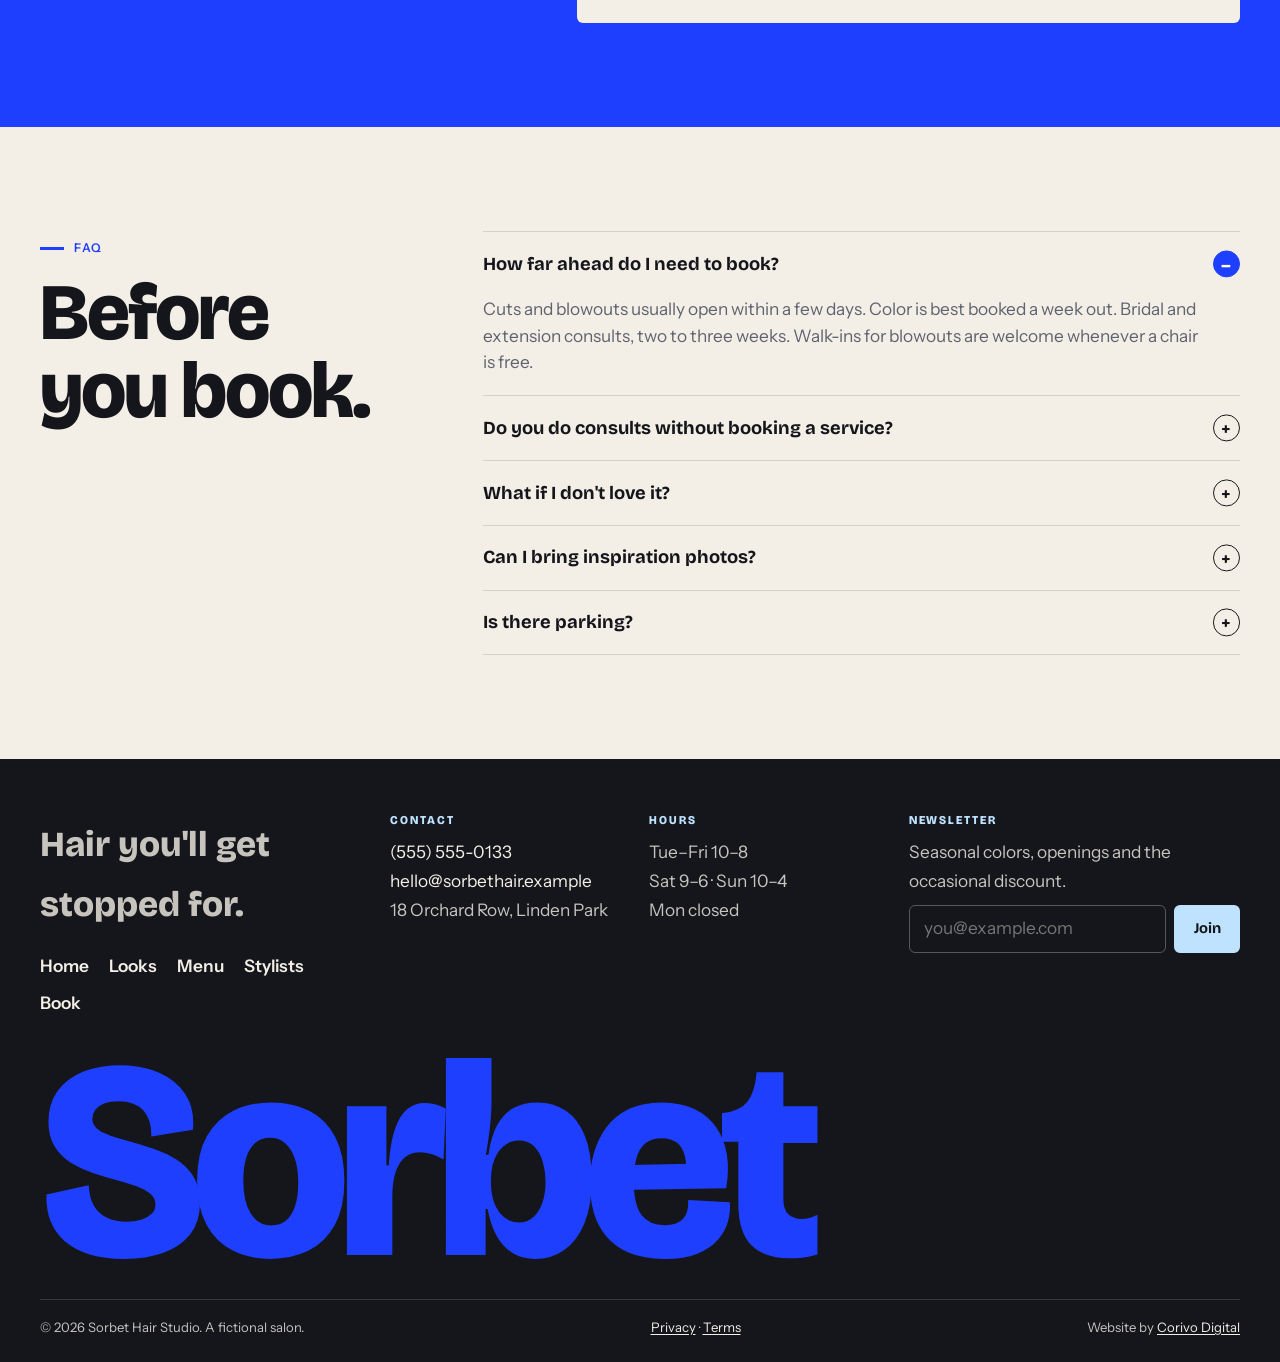
==== commit 93bcfa9f: "Add Plausible analytics to all pages Snippet in the head of every page; privacy policy and cookie no" ====
--- a/index.html
+++ b/index.html
@@ -42,6 +42,12 @@
   }
   </script>
   <script src="/cookie-notice.js" defer></script>
+  <!-- Privacy-friendly analytics by Plausible -->
+  <script async src="https://plausible.io/js/pa-oLxXtuXEi0QqiUmvZrWHW.js"></script>
+  <script>
+    window.plausible=window.plausible||function(){(plausible.q=plausible.q||[]).push(arguments)},plausible.init=plausible.init||function(i){plausible.o=i||{}};
+    plausible.init()
+  </script>
 </head>
 <body>
   <a class="skip" href="#main">Skip to content</a>
